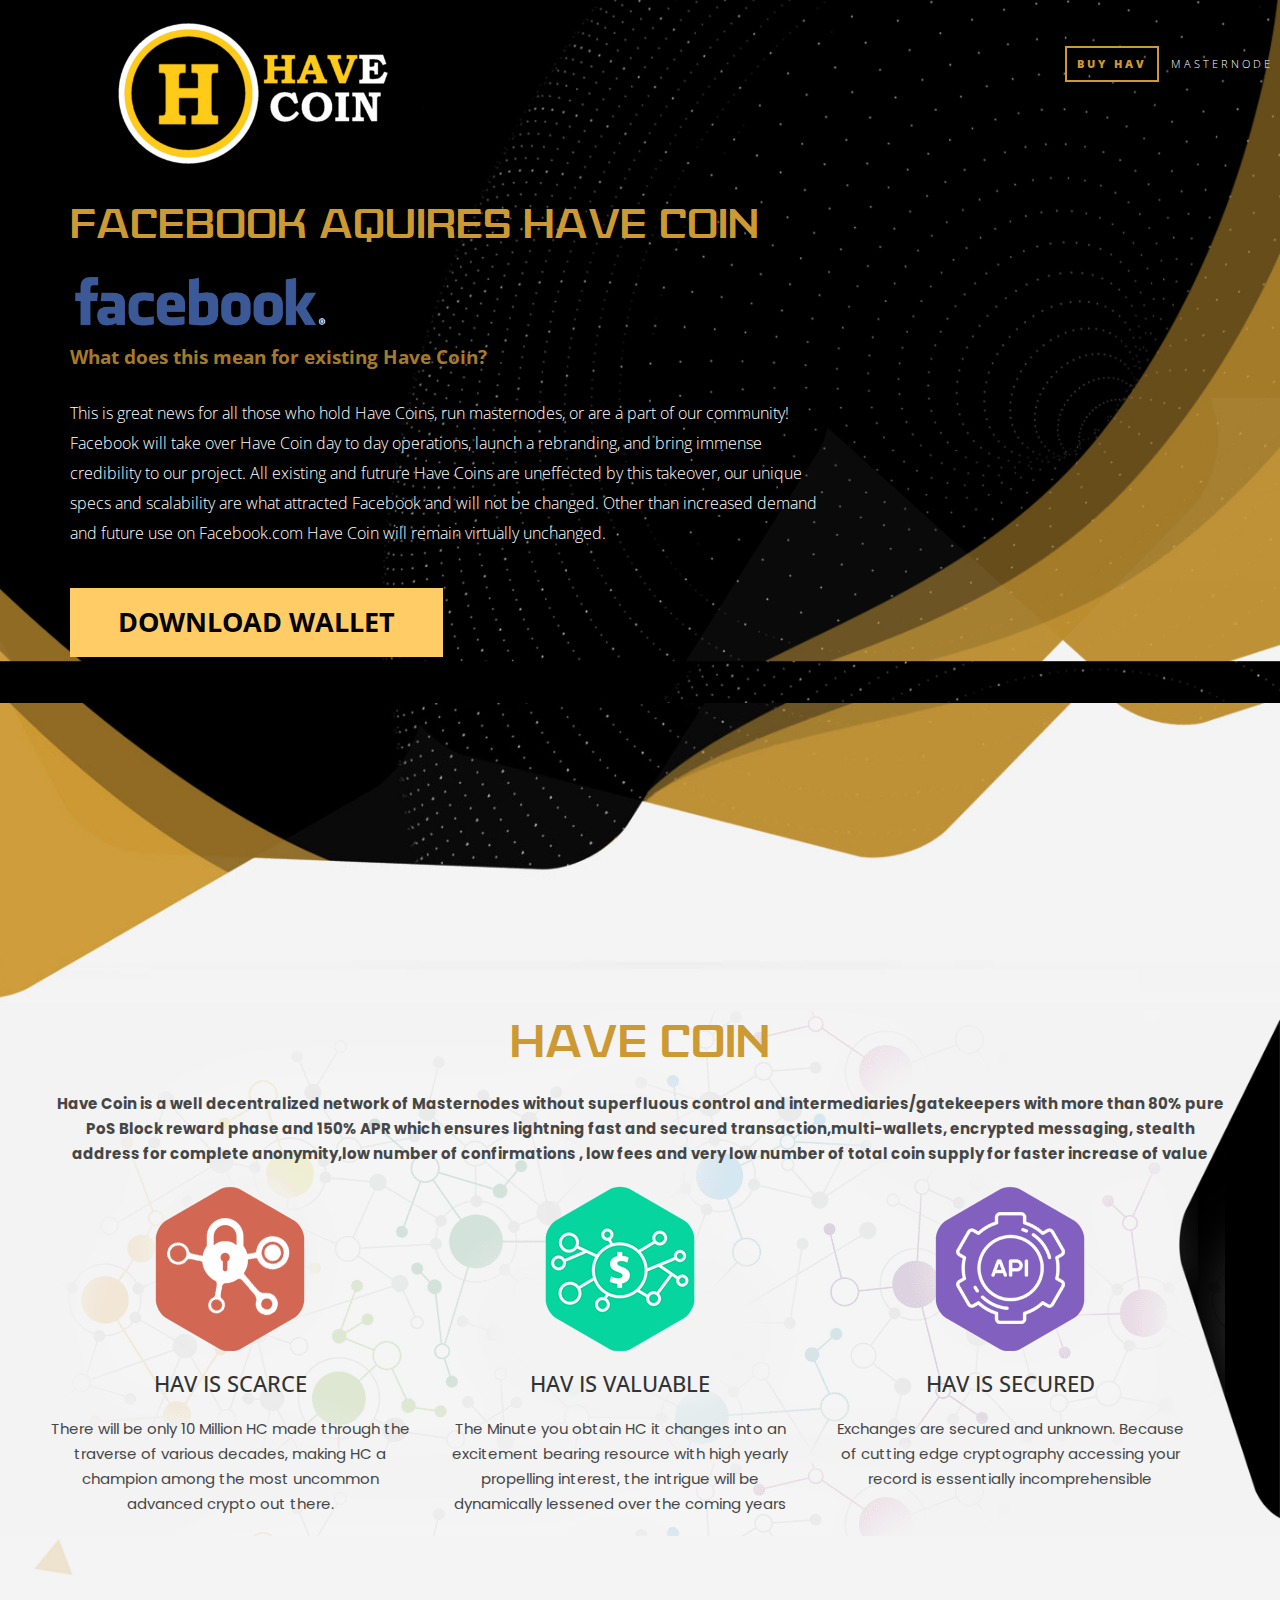
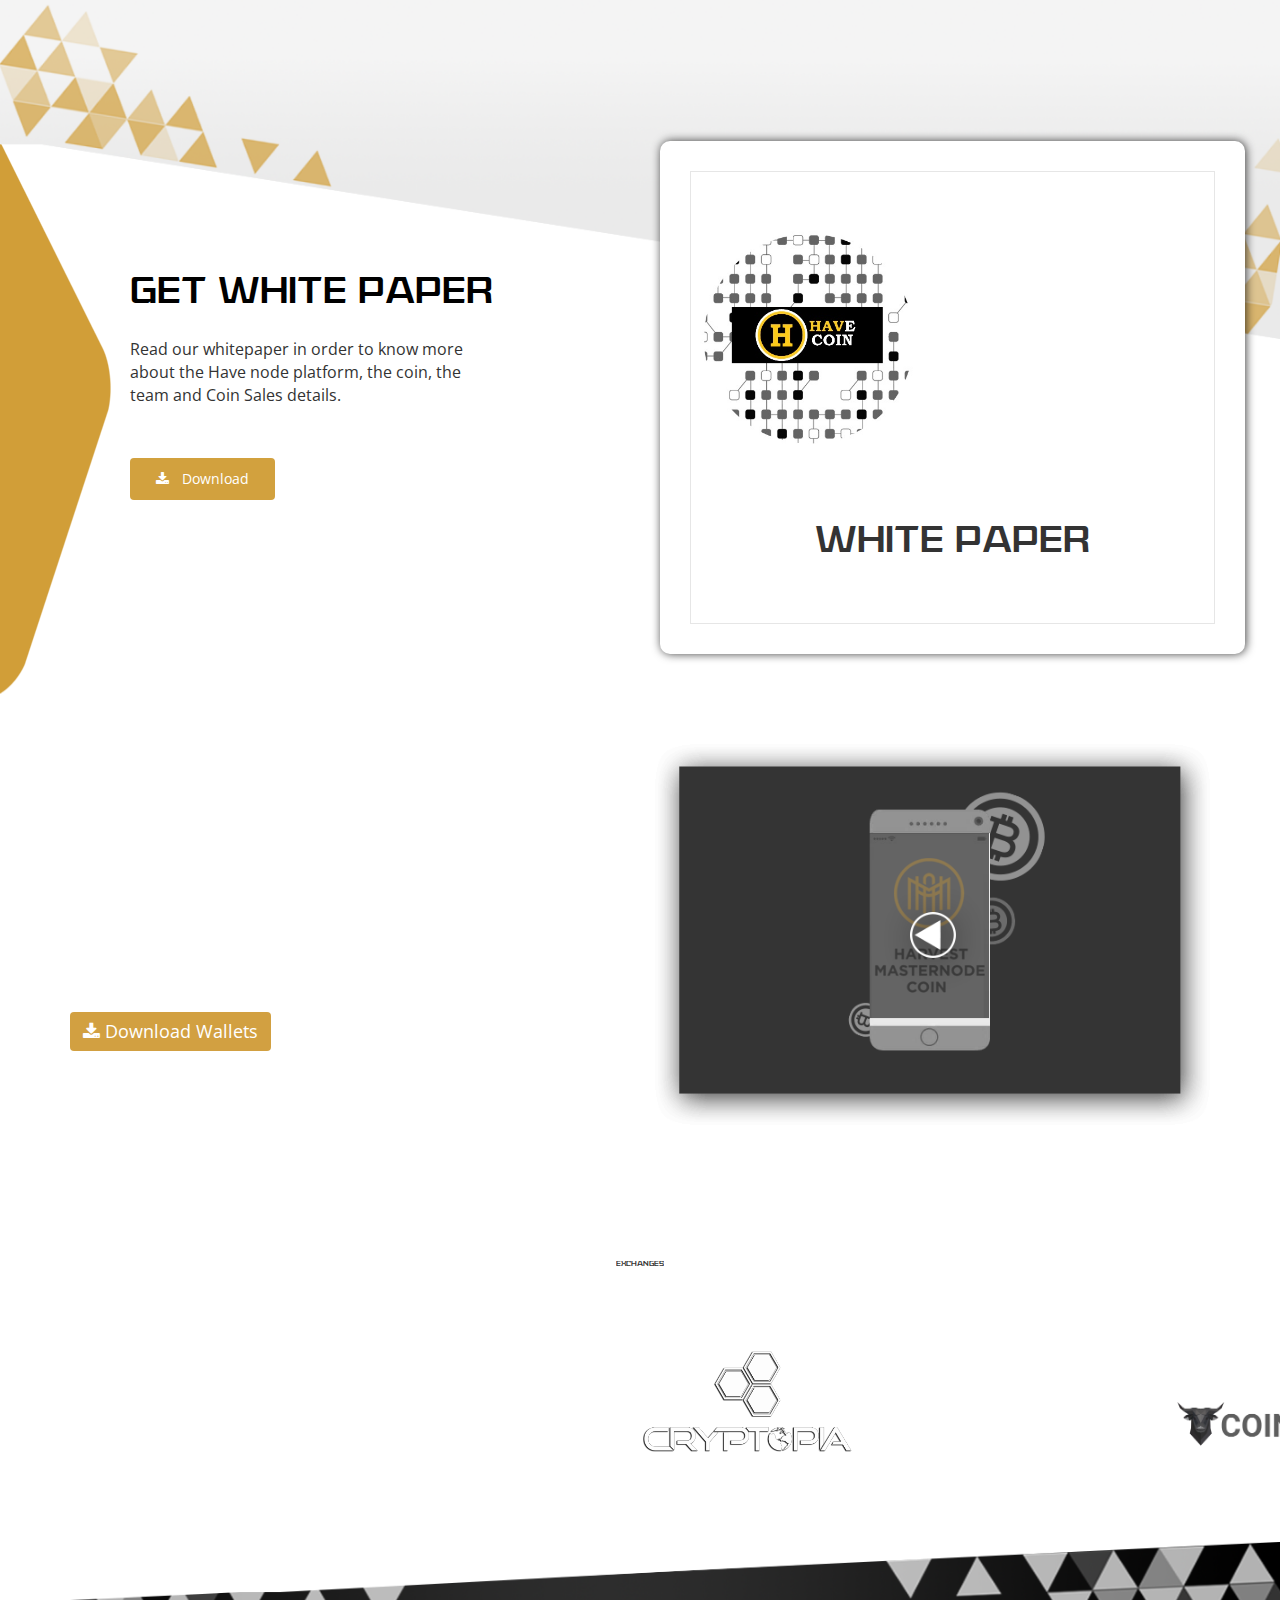
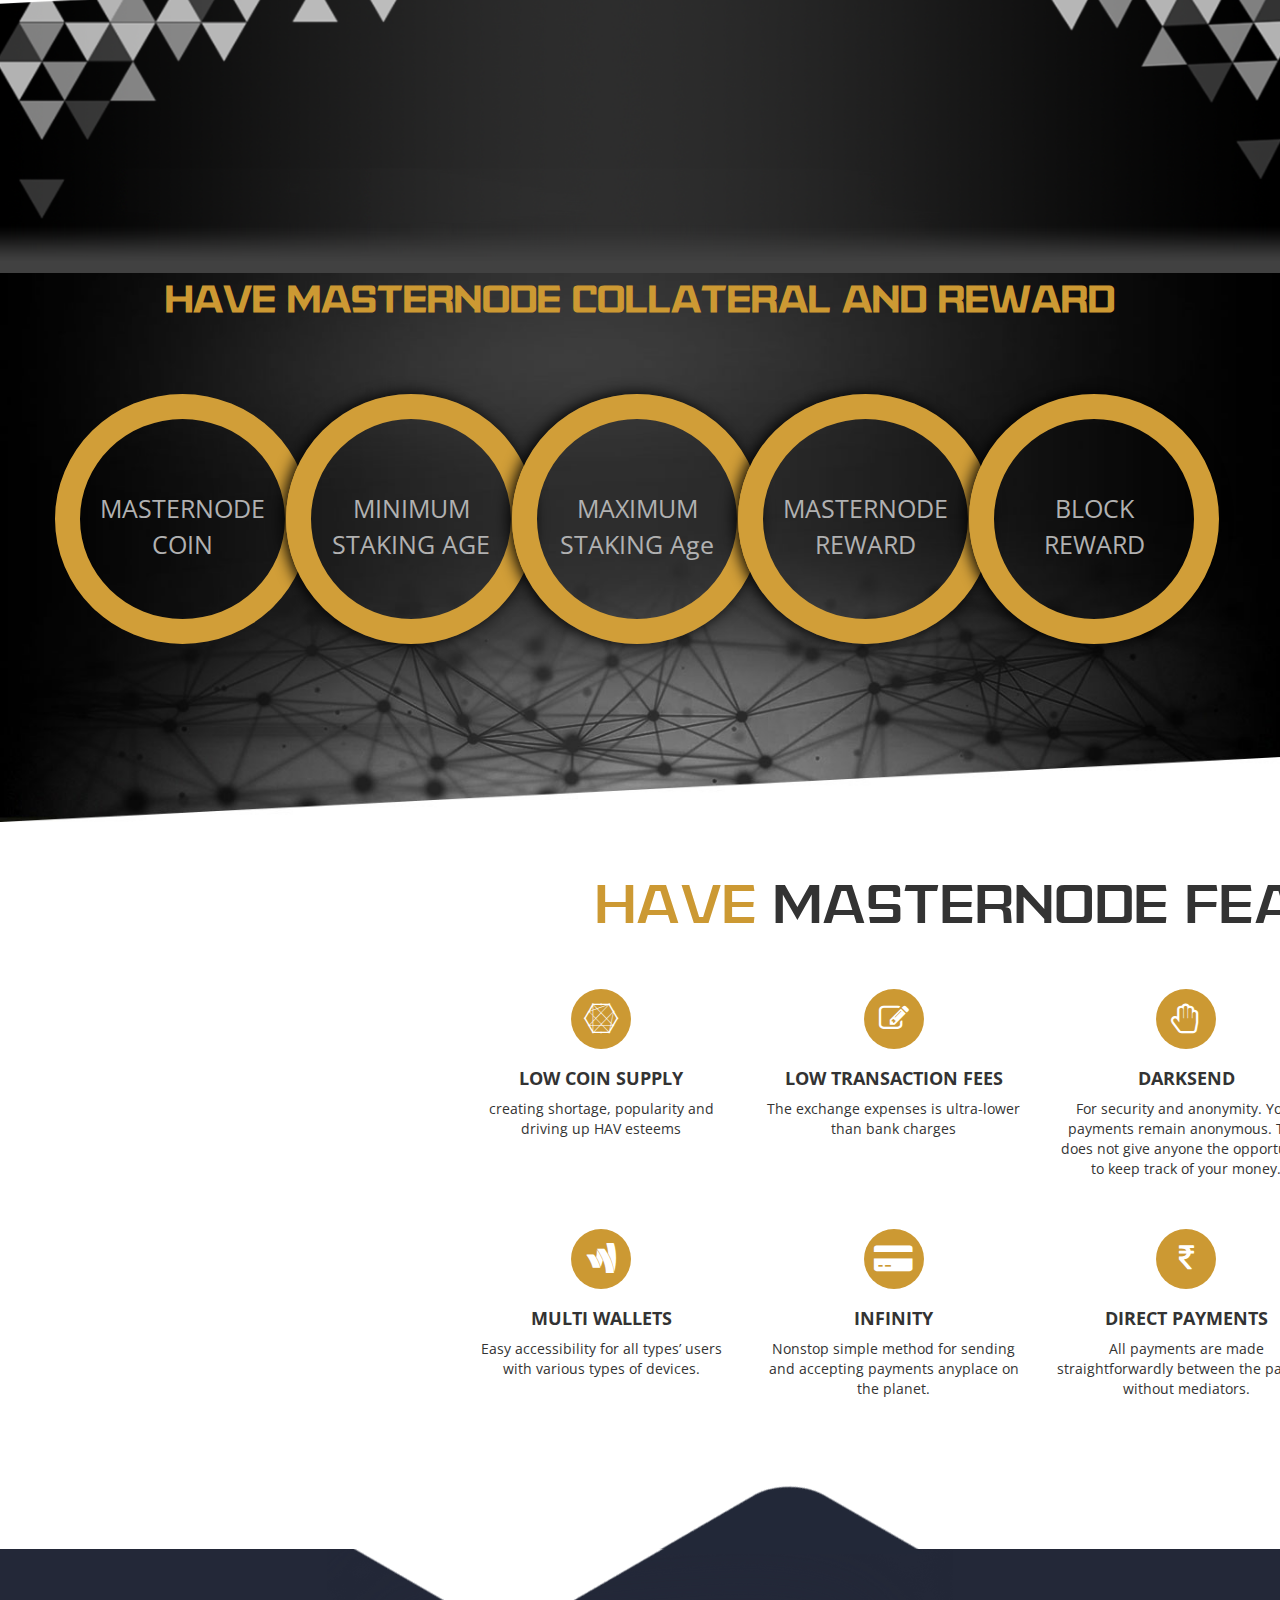
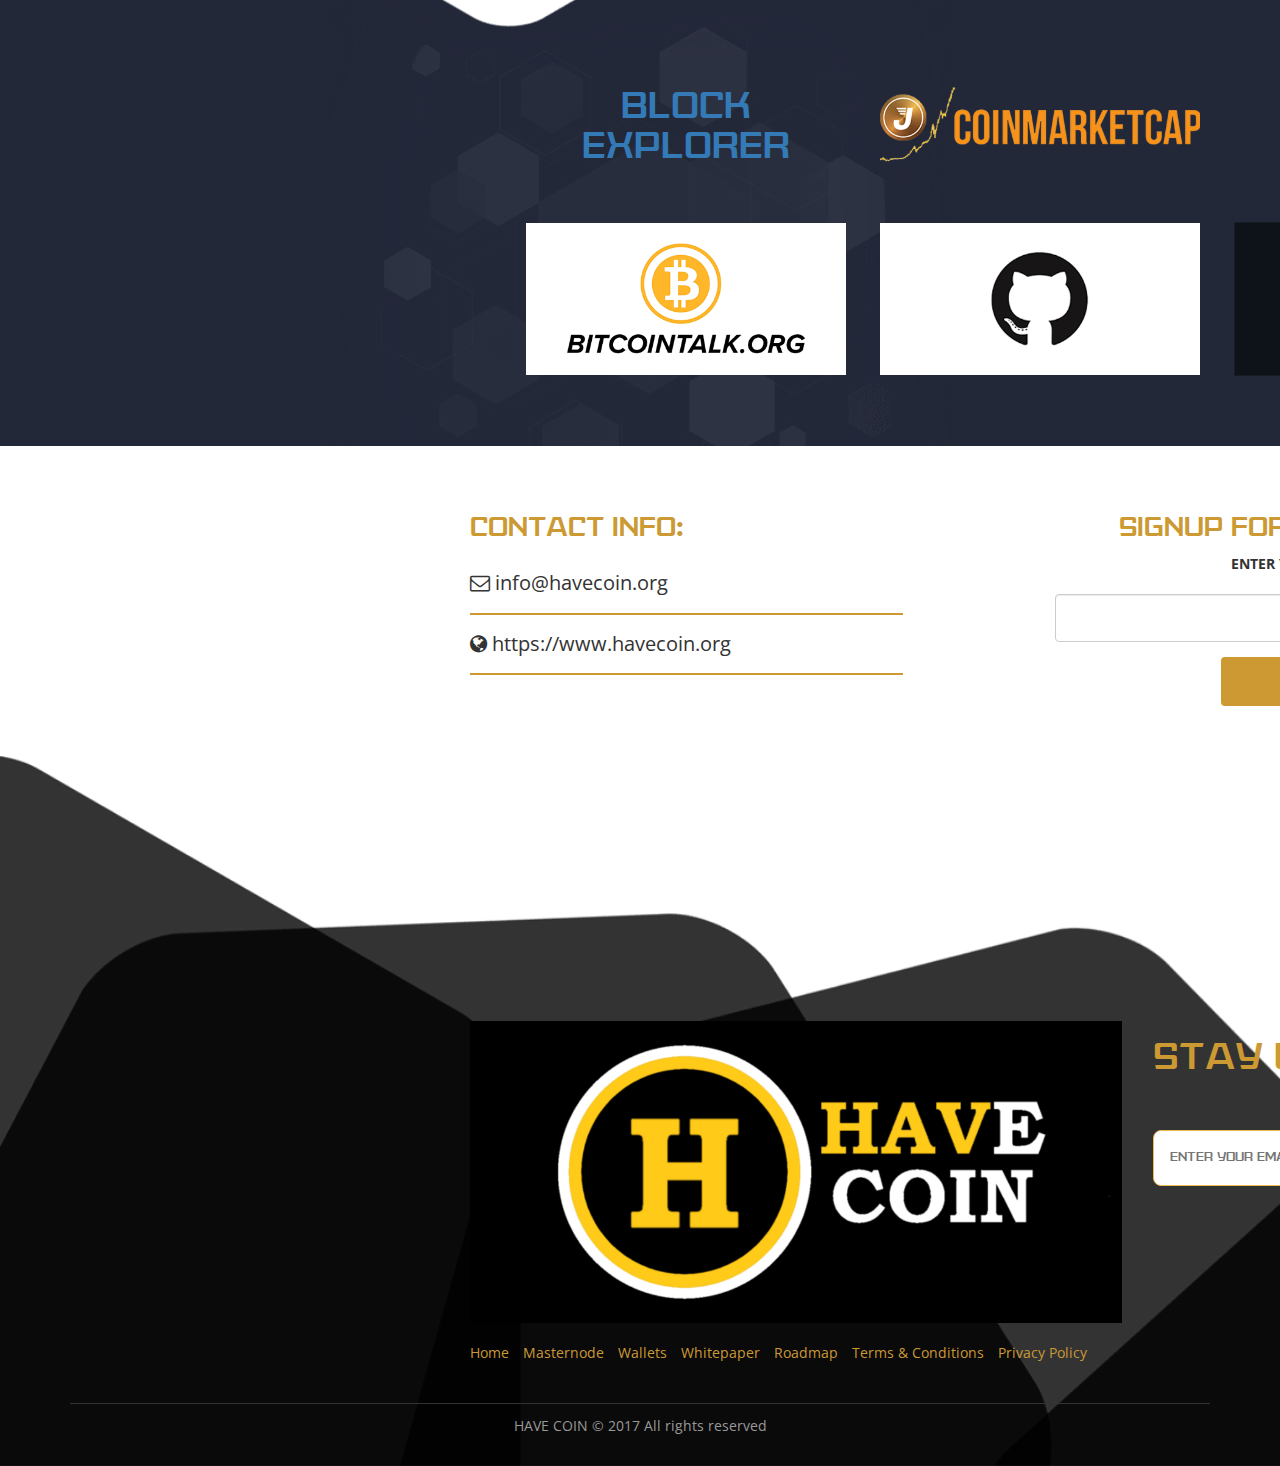
==== www.harvestcoin.org/index.html @ 8c8f0085 "poiu" ====
<!DOCTYPE html PUBLIC "-//W3C//DTD XHTML 1.0 Transitional//EN" "http://www.w3.org/TR/xhtml1/DTD/xhtml1-transitional.dtd">
<html xmlns="http://www.w3.org/1999/xhtml">

<!-- Mirrored from www.harvestcoin.org/ by HTTrack Website Copier/3.x [XR&CO'2014], Mon, 14 May 2018 20:56:27 GMT -->
<head>
<meta http-equiv="Content-Type" content="text/html; charset=utf-8" />
<meta name="viewport" content="width=device-width, initial-scale=1">
<link rel="icon" type="image/png" sizes="32x32" href="images/favicon-32x32.png">
<title>HAV - Have Coin|Harvest your future successfully with Have Coin!</title>
<!-- Latest compiled and minified CSS -->
<link rel="stylesheet" href="../maxcdn.bootstrapcdn.com/bootstrap/3.3.7/css/bootstrap.min.css">
<link rel="stylesheet" href="css/style.css">
<link rel="stylesheet" href="css/animations.css">
<link rel="stylesheet" href="css/animations-ie-fix.css">
<!----// ONLY FOR RESPONSIVENESS ---->
<link rel="stylesheet" href="css/responsive-only.css">
<!----// ONLY FOR RESPONSIVENESS END ---->
<link href="../maxcdn.bootstrapcdn.com/font-awesome/4.7.0/css/font-awesome.min.css" rel="stylesheet">
<!-- jQuery library -->
<script src="../ajax.googleapis.com/ajax/libs/jquery/3.2.1/jquery.min.js"></script>

<!-- Latest compiled JavaScript -->
<script src="../maxcdn.bootstrapcdn.com/bootstrap/3.3.7/js/bootstrap.min.js"></script>
<link href="https://fonts.googleapis.com/css?family=Open+Sans:300,400,600,700,800" rel="stylesheet">
<link href="https://fonts.googleapis.com/css?family=Poppins" rel="stylesheet">
</head>

<body>
<div class="min-heafder-section"> 
  <!--------/// HEADER SECTION --->
  <div class="header-section container-fluid">
    <div class="container">
      <div class="row animatedParent"> 
        <!---------// LEFT SECTION --->
        <div class="col-sm-4 col-md-4 col-lg-4 col-xs-9 logo-section animated bounceIn"> 
        <img src="images/logo.png" /> </div>
        <!--------/// LEFT SECTION END ---> 
        <!--------/// RIGHT SECTION ---->
        <div class="col-sm-8 col-md-8 col-lg-8 col-xs-3 menu-section animated bounceInRight">
          <nav class="navbar">
            <div class="navbar-header">
              <button type="button" class="navbar-toggle" data-toggle="collapse" data-target="#myNavbar"> <span class="icon-bar"></span> <span class="icon-bar"></span> <span class="icon-bar"></span> </button>
            </div>
            <div class="collapse navbar-collapse" id="myNavbar">
              <ul class="nav navbar-nav">
                <li class="active"><a href="https://www.cryptopia.co.nz/Exchange/?market=HAV_BTC">BUY HAV</a></li>
                <li><a href="masternode.html">Masternode</a></li>
                <li><a href="download-white-paper.html">wallets</a></li>
                <li><a target="_blank" href="images/HMC_WHITEpaper.pdf">whitepaper</a></li>
                <li><a href="road-map.html">ROADMAP</a></li>
                <li><a href="sign_in.html"><strong>sign in</strong></a></li>
              </ul>
            </div>
          </nav>
        </div>
        <!------/// RIGHT SECTION END ----> 
      </div>
    </div>
  </div>
  <!--------/// HEADER SECTION END ---> 
  <!---------// SLIDER SECTION --->
  <div class="slider-section container-fluid">
    <div class="container">
      <div class="row animatedParent">
        <div class="col-sm-8 col-md-8 col-lg-8 col-xs-12 animated fadeInDownShort">
          <h1>FACEBOOK AQUIRES HAVE COIN</h1>
          <img src="images/facebook.png" alt="facebook" width="256" height="512">
          <h3>What does this mean for existing Have Coin?</h3>
          <p>This is great news for all those who hold Have Coins, run masternodes, or are a part of our community! Facebook will take over Have Coin day to day operations, launch a rebranding, and bring immense credibility to our project. All existing and futrure Have Coins are uneffected by this takeover, our unique specs and scalability are what attracted Facebook and will not be changed. Other than increased demand and future use on Facebook.com Have Coin will remain virtually unchanged.</p>
         <!--- <a href="http://harvestcoin.org/sign_in.html">Join our Crowdsale</a>--->
         <a href="download-white-paper.html">Download Wallet</a>
         </div>
         
      </div>
    </div>
  </div>
  <!--------// SLIDER SECTION END ---> 
</div>
<!----------/// HEADER BOTTOM IMAGE ---->
<div class="header-bottom-image"> 
  <!----// USE BACKGROUND IMAGE ---> 
</div>
<!-------/// HEADER BOTTOM IMAGE END ----> 
<!----------/// HOW IT WORK SECTION --->
<div class="how-it-work-section container-fluid">
  <div class="container animatedParent">
    <div class="row animated bounceIn">
      <h1>HAVE COIN</h1>
      <p><strong>Have Coin is a well decentralized network of Masternodes without superfluous control and intermediaries/gatekeepers with more than 80% pure PoS Block reward phase and 150% APR which ensures lightning fast and secured transaction,multi-wallets, encrypted messaging, stealth address for complete anonymity,low number of confirmations , low fees and very low number of total coin supply for faster increase of value </strong></p>
    </div>
    
    <!---------/// CONTENT BLOCK --->
    <div class="row animated fadeInLeftShort">
      <div class="col-sm-4 col-md-4 col-lg-4 col-xs-12 content-block">
        <div class="inner-content-block"> <img src="images/hw1.png" />
          <h2>HAV IS SCARCE</h2>
          <p>There will be only 10 Million HC made through the traverse of various decades, making HC a champion among the most uncommon advanced crypto out there.</p>
        </div>
      </div>
      <div class="col-sm-4 col-md-4 col-lg-4 col-xs-12 content-block">
        <div class="inner-content-block"> <img src="images/hw2.png" />
          <h2>HAV IS  VALUABLE</h2>
          <p>The Minute you obtain HC it changes into an excitement bearing resource with high yearly propelling interest, the intrigue will be dynamically lessened over the coming years</p>
        </div>
      </div>
      <div class="col-sm-4 col-md-4 col-lg-4 col-xs-12 content-block">
        <div class="inner-content-block"> <img src="images/hw3.png" />
          <h2>HAV IS SECURED</h2>
          <p>Exchanges are secured and unknown. Because of cutting edge cryptography accessing your record is essentially incomprehensible</p>
        </div>
      </div>
    </div>
    <!----------// CONTENT BLOCK END ---> 
    
  </div>
</div>
<!----------/// HOW IT WORK SECTION END ---> 
<!-------/// BOTTOM IMAG SECTION --->
<div class="bottom-image-section"> <img src="images/how-it-work-bottom.png" /> </div>
<!---------/// BOTTOM INAGE SECTION END ---> 
<!---------/// Get white paper  SECTION --->
<div class="get-white-paper-section container-fluid">
  <div class="container animatedParent">
    <div class="row"> 
      <!---------// LEFT SECTION --->
      <div class="col-sm-6 get-white-left animated fadeInLeftShort">
        <div class="get-white-left-inner">
          <h1>Get White paper </h1>
          <p>Read our whitepaper in order to know more about the Have node platform, the coin, the team and Coin Sales details.</p>
          <a target="_blank" href="images/HMC_WHITEpaper.pdf" class="btn btn-color" style=""><i class="fa fa-download"></i>Download </a></div>
      </div>
      <!----------/// LEFT SECTION END ---> 
      <!---------// LEFT SECTION --->
      <div class="col-sm-6 get-white-right animated fadeInRightShort">
        <div class="get-white-inner"> <img src="images/white-paper.jpg" />
          <h1>white paper </h1>
        </div>
      </div>
      <!----------/// LEFT SECTION END ---> 
    </div>
  </div>
</div>
<!-------// Get white paper  END ---> 
<!-----------// Buy Sell Bitcoins in India ------>
<div class="buy-sell-section container-fluid">
  <div class="container animatedParent">
    <div class="row animated fadeIn"> 
      <!-------//// LEFT SECTION --->
      <div class="col-sm-6 col-md-6 col-lg-6 col-xs-12 buy-sell-section-left">
        <h1>HAV  Masternode  Set  Up Tutorials  For Beginners </h1>
        <p>Start ripping the benefits of investing in masternode coins by educating yourself about HAV Masternodes and learning how to set up your own masternode  in Windows ,Linux and Mac OS. </p>
        
        <a href="download-white-paper.html" class="btn btn-color "> <i class="fa fa-download"></i> Download Wallets </a> </div>
      <!--------// LEFT SECTION END ---> 
      <!--------/// RIGHT SECTION --->
      <div class="col-sm-6 col-md-6 col-lg-6 col-xs-12 video-section-right"> <img src="images/video-bg.png" /> </div>
      <!----------/// RIGHT SECTION END ---> 
    </div>
  </div>
</div>
<!------------/// Buy Sell Bitcoins in India END ---> 

<!-------// OUR TEAM SECTION --->
<div class="our-team-section container-fluid">
  <div class="container animatedParent">
    <div class="row">
      <h1 class="animated growIn">EXCHANGES</h1>
    </div>
    <div class="row animated fadeInRight"> 
      <div class="col-sm-4 col-md-4 col-lg-4 col-xs-12 team-section">
        <div class="team-section-inners"><a href="https://www.cryptopia.co.nz/Exchange/?market=HAV_BTC"> <img src="images/home_new.png" style="margin-top:16px;width:209px;"></a>
          
        </div>
      </div>
     <!--- <div class="col-sm-4 col-md-4 col-lg-4 col-xs-12 team-section">
        <div class="team-section-inners"><a href="https://stocks.exchange/trade/HC/BTC/"> <img src="../images/logo1.png" style="margin-top: 27px;width: 286px;"></a>
          
        </div>
      </div>---->
      <div class="col-sm-4 col-md-4 col-lg-4 col-xs-12 team-section">
        <div class="team-section-inners"><a href="https://www.cryptopia.co.nz/Exchange/?market=HAV_BTC"> <img src="images/logo_new_3.png" style=" width: 366px;"></a>
        </div>
      </div>
      
    </div>
  </div>
</div>
</div>
<!------/// WHERE DO I START --->
<div class="where-do-section container-fluid"> <img src="images/where-do-start.png" class="where-do-top-image" />
  <div class="container">
    <div class="row">
      <h1>HAVE  MASTERNODE COLLATERAL AND REWARD </h1>
      
      <!--------/// BLOCK SECTION --->
      <div class="block-ring-section">
        <p>MASTERNODE COIN</p>
        <div class="on-hover-div">
          <div class="on-hover-inner">
            <p>2500 HC</p>
          </div>
        </div>
      </div>
      <!-------/// BLOCK SECTION END ---> 
      <!--------/// BLOCK SECTION --->
      <div class="block-ring-section left-margin">
        <p>MINIMUM STAKING AGE </p>
        <div class="on-hover-div">
          <div class="on-hover-inner">
            <p>24 hours </p>
          </div>
        </div>
      </div>
      <!-------/// BLOCK SECTION END ---> 
      <!--------/// BLOCK SECTION --->
      <div class="block-ring-section left-margin">
        <p>MAXIMUM STAKING Age</p>
        <div class="on-hover-div">
          <div class="on-hover-inner">
            <p>Unlimited </p>
          </div>
        </div>
      </div>
      <!-------/// BLOCK SECTION END ---> 
      <!--------/// BLOCK SECTION --->
      <div class="block-ring-section left-margin">
        <p>MASTERNODE REWARD</p>
        <div class="on-hover-div">
          <div class="on-hover-inner">
            <p>80% Block Reward</p>
          </div>
        </div>
      </div>
      <!-------/// BLOCK SECTION END ---> 
      <!--------/// BLOCK SECTION --->
      <div class="block-ring-section left-margin">
        <p>BLOCK REWARD</p>
        <div class="on-hover-div">
          <div class="on-hover-inner">
            <p>3.5 tonkens/ block</p>
          </div>
        </div>
      </div>
      <!-------/// BLOCK SECTION END ---> 
      
    </div>
  </div>
  <img src="images/where-do-start-new.jpg" class="where-do-bottom-image" /> </div>
<!-------// WHERE DO I START END ---> 
<!------/// LIFE HAPPENS SECTION --->
<div class="lief-section container-fluid">
  <div class="container animatedParent">
    <div class="row title-section animated bounceInLeft">
      <h1><span>HAVE </span> MASTERNODE FEATURES </h1>
    </div>
    <div class="row animated bounceInLeft"> 
      <!-----/// CONTENT BLOCK --->
      <div class="col-sm-4 col-md-3 col-lg-3 col-xs-12 block-content">
        <div class="inner-block-section">
          <div class="block-icon"> <i class="fa fa-connectdevelop" aria-hidden="true"></i> </div>
          <h1>LOW COIN SUPPLY</h1>
          <p>creating shortage, popularity and driving up HAV esteems</p>
        </div>
      </div>
      <!------/// CONTENT BLOCK END ---> 
      <!-----/// CONTENT BLOCK --->
      <div class="col-sm-4 col-md-3 col-lg-3 col-xs-12 block-content">
        <div class="inner-block-section">
          <div class="block-icon"> <i class="fa fa-pencil-square-o" aria-hidden="true"></i> </div>
          <h1>LOW TRANSACTION FEES</h1>
          <p>The exchange expenses is ultra-lower than bank charges</p>
        </div>
      </div>
      <!------/// CONTENT BLOCK END ---> 
      <!-----/// CONTENT BLOCK --->
      <div class="col-sm-4 col-md-3 col-lg-3 col-xs-12 block-content">
        <div class="inner-block-section">
          <div class="block-icon"> <i class="fa fa-hand-paper-o" aria-hidden="true"></i> </div>
          <h1>DARKSEND</h1>
          <p>For security and anonymity. Your payments remain anonymous. This does not give anyone the opportunity to keep track of your money.</p>
        </div>
      </div>
      <!------/// CONTENT BLOCK END ---> 
      <!-----/// CONTENT BLOCK --->
      <div class="col-sm-4 col-md-3 col-lg-3 col-xs-12 block-content">
        <div class="inner-block-section">
          <div class="block-icon"> <i class="fa fa-thumbs-o-up" aria-hidden="true"></i> </div>
          <h1>TX</h1>
          <p>Confirmations.</p>
        </div>
      </div>
      <!------/// CONTENT BLOCK END ---> 
   </div>   
   <div class="row animated bounceInRight"> 
      <div class="col-sm-4 col-md-3 col-lg-3 col-xs-12 block-content">
        <div class="inner-block-section">
          <div class="block-icon"> <i class="fa fa-google-wallet" aria-hidden="true"></i> </div>
          <h1>MULTI WALLETS</h1>
          <p>Easy accessibility for all types’ users with various types of devices. </p>
        </div>
      </div>
      <div class="col-sm-4 col-md-3 col-lg-3 col-xs-12 block-content">
        <div class="inner-block-section">
          <div class="block-icon"> <i class="fa fa-credit-card-alt" aria-hidden="true"></i> </div>
          <h1>INFINITY</h1>
          <p>Nonstop simple method for sending and accepting payments  anyplace on the planet.</p>
        </div>
      </div>
      <div class="col-sm-4 col-md-3 col-lg-3 col-xs-12 block-content">
        <div class="inner-block-section">
          <div class="block-icon"> <i class="fa fa-inr" aria-hidden="true"></i> </div>
          <h1>DIRECT PAYMENTS</h1>
          <p>All payments are made straightforwardly between the parties, without mediators.</p>
        </div>
      </div>
      <div class="col-sm-4 col-md-3 col-lg-3 col-xs-12 block-content">
        <div class="inner-block-section">
          <div class="block-icon"> <i class="fa fa-lightbulb-o" aria-hidden="true"></i> </div>
          <h1>LIGHTNING NETWORK</h1>
          <p>Payments and transfers are instantly with InstantX Technologies.</p>
        </div>
      </div>
   </div>   
    </div>
  </div>
</div>
<!--------/// LIFE HAPPENS SECTION END ---> 

<!-------// PARTNERS AND SERVICES SECTION --->
<div class="partners-and-services-section container-fluid">
  <div class="container animatedParent">
    <div class="row cross-image"> <img src="images/cross-x.png" /> </div>
    <div class="row animated bounceInUp">
     <ul>
         <li> <a href="http://hmcexplorer.com/" target="_blank"><h1>BLOCK EXPLORER</h1></a> </li>
         <li> <a href="https://coinmarketcap.com/currencies/harvest-masternode-coin/" target="_blank"><img src="images/coinmarketcap1.png" style="height: 71px;" /></a> </li>
       
         <li> <a href="https://masternodes.online/currencies/HC/" target="_blank">
        <img src="images/logo1.png" style="max-width: 200px;"/></a> </li>
         <li><a href="https://bitcointalk.org/index.php?topic=2243947.0" target="_blank"><img src="images/bitcointalk-logo2.png" style="height: 109px;" /></a> </li>
          <li> <a href="https://github.com/HarvestMasternodecoin/Harvestcoin" target="_blank"><img src="images/github1.png" style="height: 116px;"></a> </li>
        <li> <a href="https://github.com/HarvestMasternodecoin/Harvestcoin/wiki" target="_blank">
        <img src="images/maxresdefault_gide.png" /></a> </li>
        <!--------<li> <a href="https://coinmarketcap.com/currencies/harvest-masternode-coin/" target="_blank">
        <img src="images/logo-32.png" /></a> </li>--->
       
     
 

      </ul>
    </div>
  </div>
</div>
<!-------// PARTNERS AND SERVICES SECTION END ---> 
<!----------/// FOOTER CONTACT SECTION --->
<div class="footer-contact-section container-fluid">
<div class="container animatedParent">
<div class="row">
<!-------/// LEFT SECTION --->
<div class="col-sm-6 col-md-6 col-lg-6 col-xs-12 footer-contact-left animated bounceInLeft">
  <h1>Contact Info:</h1>
  <ul>
    <li> <span> <i class="fa fa-envelope-o" aria-hidden="true"></i> </span> info@havecoin.org </li>
    <li> <span><i class="fa fa-globe" aria-hidden="true"></i></span> https://www.havecoin.org </li>
  </ul>
</div>
<!--------// LEFT SECTION END ---> 
<!--------/// RIGHT SECTION -->
       <div class="col-sm-6 col-md-6 col-lg-6 col-xs-12 footer-contact-right animated bounceInRight">
          <h1>Signup for our Mailing list</h1>
          <form action="https://www.harvestcoin.org/thankyou.html">
  <div class="form-group">
    <label for="email">ENTER YOUR EMAIL ADDRESS</label>
    <input type="email" class="form-control" id="email" required="">
  </div>
  <button type="submit" class="btn btn-default">Submit</button>
</form>
       
       
       </div>
       <!-------/// RIGHT SECTION END --->
       
       
       </div>
   
   </div>
</div>
<!---------/// FOOTER CONTACT SECTION END --->
<!---------/// FOOTER SECTION --->
<div class="footer-section container-fluid">
<div class="row">
  <div class="container">
    <div class="row animatedParent">
      <div class="col-md-7 footer-inner-section animated lightSpeedInLeft">
      <img src="images/white-loog.png" /> 
        <!----// FOOTER MENU SECTION --->
        <ul class="footer-menu-section">
          <li><a href="index-2.html">Home</a></li>
          <li><a href="masternode.html">Masternode</a></li>
          <!-----<li><a href="ico.html">Coins</a></li>---->
          <li><a href="download-white-paper.html">wallets</a></li>
          <li><a target="_blank" href="images/HMC_WHITEpaper.pdf">whitepaper</a></li>
          <li><a href="road-map.html">Roadmap</a></li>
          <li><a href="terms.html">Terms & Conditions</a></li>
          <li><a href="privacy.html">Privacy Policy</a></li>
        </ul>
        
        <!---/// FOOTER MENU SECTION END ---> 
        
      </div>
      <div class="col-md-5 animatedParent">
        <div class="Footer-right animated lightSpeedInRight">
          <div class="Footer-form">
            <h2 class="Footer-formTitle">Stay up to date</h2>
            <form class="newsletterForm" target="_blank" action="https://www.harvestcoin.org/thankyou.html">
              <input class="NewsletterForm-input" name="EMAIL" placeholder="Enter your email" type="email" required="">
              <button class="NewsletterForm-button">Subscribe</button>
            </form>
          </div>
          <div class="footer-social">
          	<ul>
            	<li><a target="_blank" href="https://twitter.com/HarvestMnCoin">
                	<i class="fa fa-twitter"></i></a>
                </li>
                <li><a target="_blank" href="https://join.slack.com/t/harvestmasternodecoin/shared_invite/enQtMjQ4MTUwMTIwMjI4LWI2NjBkODhkYTIxYmFjMTc5NjNjMGM4ZTcxZGI0ZTNiYWFiM2NkZWNmNmZlZmNhZWE3ODc3NjYzNGQzYTcyZjA">
                	<i class="fa fa-slack"></i></a>
                </li>
                <li><a target="_blank" href="https://t.me/harvestcoin">
                	<i class="fa fa-telegram"></i></a>
                </li>
            </ul>  
          </div>
          </div>
        </div>
        <div class="col-md-12 clearfix copy-right text-center">
        	<p>HAVE COIN © 2017 All rights reserved</p>
        </div>
      </div>
    </div>
  </div>
  </div>
<!----------/// FOOTER SECTION END --->


<script>
$(document).ready(function(e) {
    $(window).bind('scroll', function () {
    if ($(window).scrollTop() > 500) {
        $('.header-section').addClass('fixed');
    } else {
        $('.header-section').removeClass('fixed');
    }
});
});
</script>
</body>
<script src="js/css3-animate-it.js" type="text/javascript"></script>

<!-- Mirrored from www.harvestcoin.org/ by HTTrack Website Copier/3.x [XR&CO'2014], Mon, 14 May 2018 20:56:47 GMT -->
</html>
---- www.harvestcoin.org/css/style.css ----
@charset "utf-8";
/* CSS Document */
body {
	font-family: 'Open Sans', sans-serif !important;
	transition: all 0.3s ease;
}
body, html {
	overflow-x: hidden;
}
.menu-section li:last-child {
	display: none;
}
/* 
html, body {
       height: 100%;
}
*/
img {
	max-width: 100%;
	height: auto;
}
::-webkit-selection {
background: #cc9933;
color:#fff;
}
::-moz-selection {
background: #cc9933;
color:#fff;
}
a, a:hover, a:focus, .tournament-icon, i, img, li, input, button, select, select:focus, h3, p, .slider_thumb, .slide_caption {
	transition: all 0.4s ease 0s;
	-webkit-transition: all 0.4s ease 0s;
	-o-transition: all 0.4s ease 0s;
	-moz-transition: all 0.4s ease 0s;
	outline: none !important;
	text-decoration: none;
}
html {
	overflow-x: hidden;
	overflow-y: visible;
}
h2, h1 {
	font-size: 36px;
	font-family: "American Captain";
}
@font-face {
	font-family: "American Captain";
	src: url("../fonts/American_Captain_Patrius/American_Captain_Patrius_02_FREd41d.eot?") format("eot"), url("../fonts/American_Captain_Patrius/American_Captain_Patrius_02_FRE.woff") format("woff"), url("../fonts/American_Captain_Patrius/American_Captain_Patrius_02_FRE.ttf") format("truetype"), url("../fonts/American_Captain_Patrius/American_Captain_Patrius_02_FRE.svg#AmericanCaptainPatrius02FRE") format("svg");
	font-weight: normal;
	font-style: normal;
}
.min-heafder-section {
	background: url(../images/header-bg.jpg);
	padding-top: 10px;
	background-size: 100%;
	height: 703px;
	background-position: 0px -115px;
}
span.icon-bar {
	background: #fff;
}
.header-section.container-fluid.fixed {
	position: fixed;
	background: rgba(0,0,0,.85);
	left: 0;
	right: 0;
	top: 0;
	z-index: 999999;
}
.header-section.container-fluid.fixed .logo-section img {
	width: 50%;
	padding: 10px 0;
	transition: all 0.4s ease 0s;
	-webkit-transition: all 0.4s ease 0s;
	-o-transition: all 0.4s ease 0s;
	-moz-transition: all 0.4s ease 0s;
}
.header-section.container-fluid.fixed .menu-section ul {
	margin-top: 18px;
	transition: all 0.4s ease 0s;
	-webkit-transition: all 0.4s ease 0s;
	-o-transition: all 0.4s ease 0s;
	-moz-transition: all 0.4s ease 0s;
}
/*
MENU SECTION 
*/
.menu-section ul li.active a {
	border-color: #cc9933;
	color: #cc9933;
	background: transparent;
	font-weight: 800;
}
.menu-section li a:hover {
	color: #cc9933;
	background: transparent;
}
.menu-section ul a {
	border: 2px solid transparent;
}
.menu-section .nav > li > a {
	position: relative;
	display: block;
	padding: 6px 10px;
	font-size: 11px;
	font-weight: 300;
	letter-spacing: 3px;
}
.menu-section .nav > li > a .fa.fa-power-off {
	font-size: 18px;
	font-weight: normal !important;
	line-height: 23px;
}
/*
MENU SECTION END 
*/



.slider-section h1 {
	color: #cc9933;
	font-size: 40px;
	text-transform: uppercase;
	margin-top: 50px;
	margin-bottom: 23px;
	font-family: "American Captain";
}
.slider-section.container-fluid h2 {
	color: #cc9933;
	text-transform: uppercase;
	font-size: 16px;
	font-weight: bold;
}
.slider-section.container-fluid p {
	font-size: 16px;
	color: #fff;
	line-height: 30px;
	font-weight: 300;
	padding: 20px 0 0;
}
.slider-section h3 {
	color: #a47b29;
	font-size: 19px;
	font-weight: bold;
}
.slider-section.container-fluid a {
	display: inline-block;
	padding: 15px 48px;
	background: #ffcc65;
	color: #000;
	font-size: 27px;
	text-transform: uppercase;
	font-weight: bold;
	margin-top: 30px;
	margin-bottom: 30px;
}
.header-bottom-image {
	background: url(../images/header-footer-section.jpg);
	height: 300px;
	background-position: -1px 0px;
	background-size: cover;
}
/*
MENU SECTION 
*/
.menu-section ul {
	float: right;
	margin-top: 35px;
	transition: all 0.4s ease 0s;
	-webkit-transition: all 0.4s ease 0s;
	-o-transition: all 0.4s ease 0s;
	-moz-transition: all 0.4s ease 0s;
}
.header-section.container-fluid.fixed .logo-section img {
	transition: all 0.4s ease 0s;
	-webkit-transition: all 0.4s ease 0s;
	-o-transition: all 0.4s ease 0s;
	-moz-transition: all 0.4s ease 0s;
}
.menu-section ul a {
	color: #fff;
	text-transform: uppercase;
}
/* 
HOW IT WORK 
*/
.how-it-work-section {
	font-family: 'Poppins', sans-serif !important;
	text-align: center;
	background: #f3f3f3 url(../images/bg-s1.png);
	background-position: 100% 50%;
	background-size: auto 500px;
	background-repeat: no-repeat;
}
.how-it-work-section h1 {
	font-size: 44px;
	color: #cc9933;
	font-family: "American Captain";
}
.how-it-work-section p {
	font-size: 15px;
	margin-top: 20px;
	margin-bottom: 20px;
	color: #464646;
	font-weight: 400;
	line-height: 25px;
}
.how-it-work-section h2 {
	font-size: 22px;
	text-transform: uppercase;
	font-family: 'Open Sans', sans-serif !important;
}
.how-it-work-section .container {
	background: url(../images/v-bg-min.png);
}
/*
WHITE PAPER 
*/
.get-white-inner {
	text-align: center;
	border: 1px solid #e6e6e6;
	text-transform: uppercase;
	padding-top: 50px;
	padding-bottom: 50px;
}
.get-white-right {
	background: #fff;
	-webkit-box-shadow: 1px 0px 10px 0px rgba(0,0,0,0.75);
	-moz-box-shadow: 1px 0px 10px 0px rgba(0,0,0,0.75);
	box-shadow: 1px 0px 10px 0px rgba(0,0,0,0.75);
	padding: 30px;
	border-radius: 10px;
}
.get-white-paper-section {
	background: url(../images/get-white-paper-image.png);
	background-repeat: no-repeat;
	background-position: top left;
}
.get-white-left-inner {
	padding-right: 106px;
	font-size: 16px;
}
.get-white-paper-section.container-fluid {
	margin-top: -198px;
	padding-bottom: 40px;
}
.get-white-left-inner {
	margin-top: 134px;
	padding-left: 80px;
}
.get-white-left-inner h1 {
	text-transform: capitalize;
	color: #000;
	font-family: "American Captain";
}
.get-white-left-inner p {
	margin-top: 24px;
	margin-bottom: 24px;
}
.get-white-left-inner a {
	background: #d2a13e;
	color: #fff;
	/* padding: 13px 93px; */
    /* padding: 6px 32px; */
	margin-top: 27px;
	margin-bottom: 30px;
	padding: 10px 25px;
}
.get-white-left-inner a .fa {
	float: left;
	margin-top: 3px;
	margin-right: 13px;
}
/*
Buy and Sell Section 
*/
.buy-sell-section {
	background: url(../images/hero.jpg);
	background-attachment: fixed;
	color: #fff;
	padding-top: 50px;
	padding-bottom: 50px;
	background-size: cover;
}
.buy-sell-section-left h1 {
	font-family: 'Open Sans';
	font-weight: 300;
	margin: 10px 0 30px;
}
.buy-sell-section p {
	font-size: 18px;
	line-height: 35px;
}
.buy-sell-section a.btn.btn-color {
	background: #d2a041;
	color: #fff;
	margin-right: 12px;
	font-size: 18px;
	margin-top: 33px;
}
/*
OUR TEAM SECTION 
*/
.our-team-section h1, .our-team-section h2 {
	text-transform: uppercase;
	text-align: center;
}
.team-section-inner {
	border: 1px solid #e7e7e7;
	/* text-align: center; */
	padding: 28px;
	font-size: 20px;
}
.team-section-inner img {
	margin: 0 auto;
	display: block;
	border-radius: 50%;
	border: 4px solid #cc9933;
	padding: 5px;
}
.team-section-inner h2:after {
	content: "";
	display: block;
	width: 100px;
	background: #cc9933;
	height: 3px;
	margin: 0 auto;
	position: relative;
	top: 7px;
}
.team-section-inner h2 {
	position: relative;
}
.team-section-inner p {
	margin-top: 33px;
	text-align: justify;
	font-size: 15px;
	color: #666666;
	letter-spacing: 1px;
}
.team-section-inner h2 {
	position: relative;
	color: #666666;
	font-size: 22px;
}
.team-section-inner a {
	color: #666;
}
.our-team-section.container-fluid {
	padding-top: 50px;
	padding-bottom: 110px;
}
.our-team-section h1 {
	margin-bottom: 50px;
}
.animated .team-section {
	width: 50%;
}
/*
where-do-section
*/
.where-do-section.container-fluid h1 {
	color: #cc9933;
	text-transform: uppercase;
	font-weight: bold;
	text-align: center;
	margin-bottom: 70px;
}
.where-do-section.container-fluid p {
	font-size: 25px;
	color: #b1b1b1;
}
.where-do-bottom-image {
	position: absolute;
	bottom: 0px;
	z-index: 10;
}
.block-ring-section p {
	vertical-align: middle;
	display: table-cell;
}
.block-ring-section {
	width: 250px;
	float: left;
	border: 25px solid #d19e38;
	color: #fff;
	text-align: center;
	border-radius: 50%;
	height: 250px;
	position: relative;
	padding: 20px;
	display: table;
	/* margin-top: 19px; */
	padding-top: 36px;
}
.where-do-section.container-fluid {
	position: relative;
	padding: 0px;
}
.where-do-section .container {
	position: relative;
	z-index: 12;
}
.where-do-top-image {
	position: relative;
	z-index: 14;
	margin-top: -82px;
}
.where-do-section.container-fluid {
	background: #414141;
	padding: 0px;
	height: 799px;
	margin-bottom: 40px;
}
.block-content {
	margin-top: 40px;
}
.left-margin {
	margin-left: -24px;
	box-shadow: -3px 0px 15px #000000;
	-webkit-box-shadow: -3px 0px 15px #000000;
	-o-box-shadow: -3px 0px 15px #000000;
	-ms-box-shadow: -3px 0px 15px #000000;
	-moz-box-shadow: -3px 0px 15px #000000;
}
/*
LIFE HAPPYNIESH SECTION 
*/
.lief-section {
	text-align: center;
}
.block-icon {
	background: #cc9933;
	display: inline-block;
	height: 60px;
	width: 60px;
	color: #fff;
	border-radius: 50%;
	padding-top: 14px;
	text-align: center;
	font-size: 30px;
}
.inner-block-section h1 {
	font-size: 18px;
	text-transform: uppercase;
	font-family: 'Open Sans', sans-serif !important;
	font-weight: 700;
}
.row.title-section h1 {
	font-size: 52px;
}
.row.title-section p {
	font-size: 28px;
	margin-bottom: 42px;
}
.row.title-section span {
	color: #cc9933;
}
.lief-section.container-fluid {
	padding-bottom: 140px;
}
/*
PARTNERS AND SERVICES SECTION 
*/
.partners-and-services-section {
	background: #232838 url(../images/n-bg.png);
	background-repeat: no-repeat;
	background-position: top center;
	padding-bottom: 60px;
}
.partners-and-services-section ul {
	text-align: center;
}
.partners-and-services-section li {
	display: inline-block;
}
.partners-and-services-section li img {
	width: 100%;
	height: 100% !important;
}
.partners-and-services-section li {
	display: inline-block;
	margin-top: 21px;
	width: 30%;
	padding: 0 15px;
	vertical-align: middle;
	text-align: center;
}
.row.cross-image img {
	margin: 0 auto;
	display: block;
	margin-top: -64px;
}
/*
FOOTER SECTION 
*/
.footer-contact-section h1 {
	color: #cc9933;
	text-transform: uppercase;
	font-size: 26px;
}
.footer-contact-left ul {
	padding: 0px;
}
.footer-contact-left li {
	list-style-type: none;
	font-size: 20px;
	border-bottom: 2px solid #c93;
	padding-bottom: 15px;
	padding-top: 15px;
	display: inline-block;
	width: 78%;
}
.footer-contact-right {
	text-align: center;
}
.footer-contact-right input {
	padding: 13px;
	height: inherit;
	margin-top: 15px;
	margin-bottom: 15px;
}
.footer-contact-right button {
	background: #cc9933;
	border: 0px;
	color: #fff;
	font-size: 20px;
	padding: 10px 75px;
	text-transform: uppercase;
}
.footer-contact-section.container-fluid {
	padding-top: 50px;
	padding-bottom: 50px;
}
.footer-section {
	background: url(../images/footer-bg.png);
	background-repeat: no-repeat;
	background-size: cover;
	padding-top: 265px;
}
/*.footer-inner-section {
	margin: 0 auto;
	float: inherit;
	text-align: center;
}*/

.footer-inner-section ul li a {
	color: #cc9933;
	font-size: 14px;
	text-transform: capitalize;
}
.footer-inner-section ul li {
	display: inline-block;
	color: #fff;
	margin-right: 10px;
	margin-top: 20px;
	margin-bottom: 30px;
}
.footer-inner-section p {
	color: #666;
	font-size: 20px;
}
/*
SIGN IN AND SIGN UP 
*/
.background-color {
	background: #f4f4f4
}
.inner-form-section {
	padding: 25px;/*background: #fff;*/
}
.sign-left-section, .sign-right-section, .center-div {
	margin: 0 auto;
	float: inherit;
}
.inner-form-section input {
	height: inherit;
	border: 3px solid #bc8f34;
	border-radius: 0px;
	padding: 15px;
	background: transparent;
	border-radius: 10px;
	margin: 8px 0 30px;
}
.inner-form-section label {
	font-size: 18px;
}
.inner-form-section h2 {
	font-size: 30px;
}
.inner-form-section p {
	font-size: 23px;
	margin-bottom: 24px;
}
.inner-form-section form {
	margin: 60px auto 0;
}
.inner-form-section input[type="checkbox"] {
	padding: 13px;
	height: 21px;
	width: 29px;
	border: 0px;
	float: left;
	vertical-align: top;
	margin-top: 5px;
	margin-right: 10px;
	margin-bottom: 0;
}
.inner-form-section a.btn {
	font-size: 20px;
	padding: 10px 51px;
	text-transform: uppercase;
	background: #be9136;
	color: #fff;
	border: 0px;
}
.inner-form-section button {
	font-size: 20px;
	padding: 10px 51px;
	text-transform: uppercase;
	background: #be9136;
	color: #fff;
	border: 0px;
}
.sign-in-button button {
	float: right;
}
.inner-form-section h1 {
	font-size: 44px;
	color: #a47b29;
	text-transform: uppercase;
}
.sign-in-button-row:after {
	content: "";
	clear: both;
	display: block;
}
.sign-in-button-row label {
	margin-top: 6px;
}
.sign-in-button-row {
	margin-top: 37px;
}
.custom-button a {
	font-size: 24px;
	/* padding-left: 15px; */
	color: #333;
	font-weight: bold;
	border-bottom: 2px solid #be9136;
	padding-bottom: 7px;
	margin-left: 13px;
	text-decoration: none;
}
.download-atb-inner a.btn {
	width: 100%;
	margin-bottom: 13px;
}
.download-atb-inner button {
	width: 100%;
	margin-bottom: 13px;
}
.download-atb-section .inner-form-section h1 {
	font-size: 40px;
	color: #a47b29;
	text-transform: uppercase;
	text-align: center;
	margin-bottom: 33px;
}
/*
CONTACT US 
*/
.contact-us-section h2 {
	font-size: 23px;
	color: #cc9933;
	font-weight: 600;
	margin-bottom: 15px;
	font-family: 'Open Sans', sans-serif !important;
	text-transform: capitalize;
	border-bottom: 1px dashed #cc9933;
	padding-bottom: 8px;
	display: inline-block;
	clear: both;
	padding-right: 30px;
}
.sub-title {
	color: #212121;
	font-size: 44px;
	margin-bottom: 30px;
	margin-top: 50px;
}
.contact-us-section table {
	border: 1px solid #ccc;
}
.inner-pages-header {
	background: url(../images/inner-page-bg.png);
	background-size: cover;
	height: inherit;
	background-attachment: fixed;
}
.page-title.container h1 {
	text-transform: uppercase;
	color: #cc9832;
	font-weight: bold;
	padding-bottom: 45px;
	padding-top: 25px;
	font-family: "American Captain";
}
.breadcrumb-nav ul li {
	float: left;
	list-style-type: none;
	padding-left: 7px;
	padding-right: 7px;
	font-size: 16px;
	line-height: 17px;
}
.breadcrumb-nav ul {
	float: right;
	margin-top: 63px;
}
.breadcrumb-nav ul li a {
	color: #fff;
}
.breadcrumb-nav li {
	color: #fff;
}
/*
CSS FOR INNER PAGE 
*/
.inner-page-content h1 {
	font-size: 31px;
	text-transform: uppercase;
	font-weight: bold;
	color: #ce9836;
	margin-bottom: 27px;
	padding-top: 30px;
}
.inner-page-content p {
	font-size: 20px;
}
.recover-password-button a {
	font-size: 22px;
	color: #000;
	text-transform: uppercase;
	font-weight: bold;
}
.on-hover-div p {
	font-size: 18px !important;
	color: #fff !important;
	padding-top: 40px;
	padding-bottom: 12px;
	line-height: 25px;
	display: block;
}
.on-hover-inner {
	display: block;
	vertical-align: middle;
}
.block-ring-section:hover .on-hover-div {
	visibility: visible;
	opacity: 1;
	transform: scale(1)
}
.on-hover-div {
	position: absolute;
	left: 0px;
	font-size: 10px !important;
	background: rgba(0,0,0,1);
	top: 0px;
	border-radius: 66px;
	/* height: 202px; */
	visibility: hidden;
	opacity: 0;
	vertical-align: middle;
	transition: all 0.6s ease 0s;
	-webkit-transition: all 0.6s ease 0s;
	-o-transition: all 0.6s ease 0s;
	-moz-transition: all 0.6s ease 0s;
	width: 100%;
	border-radius: 100%;
	height: 100%;
	border: 25px solid #cc9933;
	padding: 20px;
	text-align: center;
	transform: scale(0);
	transform-origin: center center;
}
/*
ROAD MAP 
*/
.road-map-block h1 {
	padding-top: 0px;
	border-bottom: 5px solid;
	padding-bottom: 15px;
	text-align: center;
}
.road-map-block h1 {
	font-size: 21px;
}
.road-map-icon {
	height: 60px;
	width: 60px;
	background: #cc9832;
	text-align: center;
	color: #fff;
	font-size: 29px;
	border-radius: 50%;
	padding-top: 15px;
	margin: 0 auto;
}
.road-map-block {
	height: 314px;
}
.road-map-section.center-div:after {
	content: "";
	display: block;
	clear: both;
}
.road-map-section {
	padding-top: 40px;
}
/*Dashboard*/
.ico-title, .dashboard-inner h1 {
	margin: 80px 0 40px;
	font-size: 30px;
}
h2.ico-title a {
	color: #cc9933;
}
.dashboard-section p {
	font-size: 20px;
	font-weight: 300;
	margin-bottom: 20px;
}
.dashboard-section .dashboard-inner p, .dashboard-section .dashboard-participate-ICO p {
	padding-right: 80px;
}
.dashboard-components-Heading {
	font-size: 20px;
	font-family: "American Captain";
	color: #999;
	margin-top: 60px;
}
.dashboard-components-Price {
	color: #cc9933;
	font-size: 36px;
	font-family: "American Captain";
}
.dashboard-components-ConversionTool form .form-control {
	border-bottom: 3px solid #cc9933;
	border-radius: 0;
	height: 48px;
	border-left: none;
	border-right: none;
	background: transparent;
	border-top: none;
	box-shadow: none;
	-webkit-box-shadow: none;
	-o-box-shadow: none;
	-ms-box-shadow: none;
	-moz-box-shadow: none;
	margin-bottom: 20px;
	padding: 0;
	color: #cc9933;
	font-size: 20px;
	font-family: "American Captain";
}
.dashboard-components-ConversionTool form .form-group label {
	font-size: 18px;
	font-family: "American Captain";
}
.dashboard-components-InfoBox {
	background: #cc9933;
	color: #fff;
	padding: 40px 30px;
	border-radius: 8px;
	box-shadow: 0px 0 50px #723F00 inset;
	-webkit-box-shadow: 0px 0 50px #723F00 inset;
	-o-box-shadow: 0px 0 50px #723F00 inset;
	-ms-box-shadow: 0px 0 50px #723F00 inset;
	-moz-box-shadow: 0px 0 50px #723F00 inset;
}
.Footer-formTitle {
	color: #cc9933;
	margin-bottom: 50px;
}
.newsletterForm {
	position: relative;
}
.NewsletterForm-input {
	height: 56px;
	font-size: 12px;
	font-weight: 300;
	line-height: 20px;
	background-color: #fff;
	border: 1px solid #ecb953;
	color: #000;
	padding: 0 16px;
	border-radius: 8px 0 0px 8px;
	width: 100%;
	font-family: "American Captain";
}
.NewsletterForm-button {
	position: absolute;
	top: 0;
	right: 0;
	background: #cc9933;
	height: 56px;
	border: none;
	padding: 20px;
	font-family: "American Captain";
	color: #fff;
}
.footer-social ul {
	margin: 0;
	padding: 20px 0 40px;
	text-align: right;
}
.footer-social li {
	display: inline-block;
	padding: 8px 10px;
	border-radius: 8px;
	background: #cc9933;
	color: #fff;
	margin: 0 0 0 5px;
}
.footer-social li a {
	color: #fff;
	font-size: 22px;
}
.copy-right p {
	color: #999;
	padding: 12px 0 20px;
	border-top: 1px solid #333;
}
.coin-Specifications-inner {
	min-height: 110px;
	border: 1px solid #ccc;
	margin: 10px;
	width: 23%;
	text-align: center;
}
.coin-Specifications-inner {
	min-height: 150px;
	border: 1px solid #ccc;
	margin: 10px;
	width: 23%;
	text-align: center;
	padding: 20px;
	vertical-align: middle;
}
.coin-Specifications-inner h4 {
	font-weight: 700;
}
.collateral-reward-sec h3 {
	font-size: 16px;
	font-weight: 700;
}
.collateral-reward-sec .collateral-reward {
	border-radius: 100%;
	background: #cc9933;
	color: #fff;
	width: 240px;
	margin: 30px 8px;
	height: 240px;
	display: inline-block;
	vertical-align: top;
	padding: 20px;
}
.collateral-reward-sec h3 {
	font-size: 16px;
	font-weight: 700;
	margin-top: 60px;
}
.IcoHero-itemLabel {
	font-family: 'Open Sans', sans-serif !important;
	font-size: 16px;
	font-weight: 700;
	letter-spacing: 1px;
	line-height: 20px;
	text-transform: uppercase;
}
.IcoHero-itemValue {
	color: #cc9933;
	font-size: 28px;
	font-weight: 700;
}
.IcoHero-item.col-md-6 {
	margin: 15px 0 20px;
}
.IcoHero-cta {
	padding: 28px;
	margin-bottom: 28px;
	background-color: #cc9933;
	-webkit-box-shadow: 0 10px 80px 1px rgba(44,48,102,.3);
	box-shadow: 0 10px 80px 1px rgba(44,48,102,.3);
}
.IcoHero-ctaButton {
	display: inline-block;
	float: right;
	min-width: 234px;
	padding: 16px 28px;
	border-radius: 8px;
	color: #fff;
	cursor: pointer;
	font-weight: 700;
	line-height: 28px;
	text-align: center;
	text-decoration: none;
	text-transform: uppercase;
	background: #212121;
}
.IcoHero-ctaButton a {
	color: #fff;
}
.IcoHero-ctaText {
	display: inline-block;
	color: #fff;
	font-size: 24px !important;
	margin: 10px 0 0 !important;
}
/*
ROUND 
*/
.row.rounds-section table tr {
	margin-bottom: 10px !important;
	border-bottom: 5px solid #f4f4f4;
}
.rounds-section table tr td {
	padding: 15px;
	background: #cc9832;
	color: #fff;
}
.rounds-section table tr:hover td {
	background: #000;
	color: #fff;
}
.rounds-section table {
	width: 100%;
	font-size: 25px;
}
.progress-inner {
	height: 40px;
	background: radial-gradient(circle at 6% 6%, rgb(222, 192, 136), rgba(206, 152, 54, 0.03) 70%);
}
.progress-bar-part {
	float: left;
}
.progress-bar-part span {
	font-size: 15px;
	margin-bottom: 12px;
	display: block;
	margin-top: 12px;
	font-family: "American Captain";
	color: #ce9836;
	font-weight: bold;
}
.progress-inner {
	border-top: 2px solid #ce9836;
	border-bottom: 2px solid #ce9836;
}
.ico-progress.progress-bar-part .progress-inner {
	border-left: 2px solid #c93;
	border-top-left-radius: 23px;
	border-bottom-left-radius: 23px;
}
.bounty-progress.progress-bar-part .progress-inner {
	border-right: 2px solid #c93;
	border-top-right-radius: 23px;
	border-bottom-right-radius: 23px;
}
.ico-progress.progress-bar-part {
	width: 34%;
}
.team-progress.progress-bar-part {
	width: 19%;
}
.pre-progress.progress-bar-part {
	width: 15%;
}
.promo-progress.progress-bar-part {
	width: 12%;
}
.advisors-progress.progress-bar-part {
	width: 12%;
}
.bounty-progress.progress-bar-part {
	width: 8%;
}
/*
DASBOARD START
*/ 

.left-section {
	background-color: #222d32;
	position: absolute;
	top: 0;
	left: 0;
	color: #fff;
	min-height: 100%;
	width: 230px;
	z-index: 810;
	-webkit-transition: -webkit-transform 0.3s ease-in-out, width 0.3s ease-in-out;
	-moz-transition: -moz-transform 0.3s ease-in-out, width 0.3s ease-in-out;
	-o-transition: -o-transform 0.3s ease-in-out, width 0.3s ease-in-out;
	transition: transform 0.3s ease-in-out, width 0.3s ease-in-out;
	bottom: 0px !important;
	height: 100%;
}
.left-section ul {
	margin: 0px;
	padding: 0px;
}
.left-section ul a {
	color: #fff;
}
.left-section ul li {
	list-style-type: none;
}
.left-header {
	padding-top: 15px;
	padding-bottom: 15px;
	background-color: #1a2226;
	text-align: center;
	font-size: 21px;
}
.user-info-left img {
	width: 59px;
}
.user-info {
	padding: 15px;
}
ul.sidebar-menu li a {
	padding-top: 10px;
	display: block;
	padding-bottom: 13px;
	padding-left: 18px;
	color: #b8c7ce;
	border-left: 3px solid #222d32;
	;
}
ul.sidebar-menu li a:hover {
	border-left: 3px solid #d19929;
	background: #1e282c;
}
.user-info-left {
	float: left;
	margin-right: 15px;
}
ul.sidebar-menu {
	clear: both;
	margin-top: 31px;
}
.user-info:after {
	content: "";
	display: block;
	clear: both;
}
.user-info-right p {
	margin: 0px;
}
.user-info-right {
	float: left;
	margin-top: 9px;
}
.user-info-right a {
	color: #fff;
	font-size: 11px;
}
.user-info-right a .fa {
	color: #3c763d;
}
ul.sidebar-menu li a i {
	margin-right: 10px;
	float: left;
	margin-top: 3px;
}
ol.breadcrumb li a i {
	float: left;
	margin-top: 2px;
	margin-right: 5px;
}
.blue-strip {
	background-color: #09a5d2;
	padding-top: 15px;
	padding-bottom: 15px;
}
.blue-strip:after {
	content: "";
	display: block;
	clear: both;
	color: #fff;
}
body {
	margin: 0px;
}
.blue-strip {
	background-color: #d19929;
	padding-top: 18px;
	padding-bottom: 18px;
}
.right-section {
	-webkit-transition: -webkit-transform 0.3s ease-in-out, margin 0.3s ease-in-out;
	-moz-transition: -moz-transform 0.3s ease-in-out, margin 0.3s ease-in-out;
	-o-transition: -o-transform 0.3s ease-in-out, margin 0.3s ease-in-out;
	transition: transform 0.3s ease-in-out, margin 0.3s ease-in-out;
	margin-left: 230px;
}
.right-left-section.pull-left span {
	display: block;
	width: 23px;
	height: 4px;
	background: #fff;
	margin-bottom: 2px;
	cursor: pointer;
}
.white-strip {
	background: #fff;
}
.white-strip:after {
	content: "";
	display: block;
	clear: both;
}
.right-section {
	background-color: #ecf0f5;
	padding-bottom: 100px;
	height: 100%;
	position: relative;
}
.white-left h1 {
	font-size: 24px;
	padding-left: 24px;
}
.white-right.pull-right li {
	display: inline-block;
	list-style-type: none;
	font-size: 12px;
}
.white-right.pull-right li a {
	color: #555;
}
.breadcrumb > li + li:before {
	content: '>\00a0';
}
.right-left-section.pull-right a {
	font-size: 14px;
	color: #fff;
	padding-right: 15px;
}
.white-right.pull-right {
	padding-right: 17px;
}
.user-other-info li {
	display: inline-block;
}
.user-other-info {
	font-size: 18px;
	padding: 7px 10px;
	display: block;
	color: #b8c7ce;
	background-color: #1a2226;
	border-bottom: 1px solid #1a2226;
	text-align: center;
	transition: all 0.3s ease 0s;
}
.user-other-info a {
	display: block;
	margin-left: 13px;
}
.user-other-info:after {
	content: "";
	display: block;
	clear: both;
}
.left-section.active-slide {
	width: 50px;
}
.right-section.active-slide {
	margin-left: 50px;
}
.active-slide ul.sidebar-menu li a span {
	display: none;
}
.active-slide .user-info-right {
	display: none;
}
.active-slide .user-info {
	padding: 6px;
}
.active-slide .user-info-left {
	width: 100%;
}
.active-slide .user-other-info a {
	display: block;
	margin-left: 0px;
	margin-bottom: 10px;
	margin-top: 11px;
}
.active-slide ul.sidebar-menu li a {
	padding-left: 12px;
}
.active-slide ul.sidebar-menu li a {
	position: relative;
}
.active-slide ul.sidebar-menu li a:hover span {
	display: block;
	position: absolute;
	width: 190px;
	background: #222d32;
	padding-top: 10px;
	padding-bottom: 11px;
	top: 0px;
	left: 46px;
	padding-left: 18px;
	border-top-right-radius: 10px;
	border-bottom-right-radius: 10px;
}
.slide-logo {
	display: none;
}
.active-slide .slide-logo {
	display: block;
}
.active-slide span.logo-lg {
	display: none;
}
.active-slide img.slide-logo {
	width: 75%;
	display: block;
	margin: 0 auto;
}
.block-section {
	background-color: #ff851b !important;
	padding: 12px;
}
.mid-section-left .row {
	background: #f5f5f5;
	margin-left: 34px;
	margin-top: 24px;
}
.inner-row h1 {
	margin: 0px;
	font-size: 20px;
}
.text-section {
	margin-top: 13px;
}
.text-section p {
	text-transform: uppercase;
	font-weight: bold;
}
.inner-row {
	background: #fff;
	margin-top: 25px;
	margin-left: 23px !important;
	margin-right: 18px !important;
}
.mid-section-right img {
	width: 49%;
	display: block;
	margin: 0 auto;
	margin-top: 26px;
	border: 1px solid #ccc;
	padding: 10px;
	height: 230px;
	margin-bottom: 10px;
}
.inner-row {
	padding-bottom: 26px;
}
.row.inner-row {
	border-top: 5px solid #d19929;
	border-top-left-radius: 10px;
	border-top-right-radius: 10px;
}
.row.inner-row h2 {
	font-size: 21px;
	padding-left: 5px;
}
.row.inner-row a {
	color: #000;
}
.main-section {
	min-height: 100%;
	min-height: 100%;
	position: relative;
	overflow: hidden;
}
.menu-strip {
	float: left;
	margin-left: 24px;
}
.invoice {
	position: relative;
	background: #fff;
	border: 1px solid #f4f4f4;
	padding: 20px;
	margin: 10px 25px;
}
.main-footer {
	padding: 13px;
	background: #222d32;
	position: absolute;
	bottom: 0px;
	right: 0px;
	left: 0px;
}
.footer-logo img {
	width: 123px;
}
.footer-left {
	margin-top: 10px;
}
.footer-left a {
	color: #d19929;
}
.breadcrumb {
	padding: 8px 15px;
	margin-bottom: 13px;
	list-style: none;
	background-color: transparent !important;
	border-radius: 4px;
	margin-top: 14px;
}
.footer-left {
	color: #fff;
}
.active-tab a {
	border-left: 3px solid #d19929 !important;
	background: #1e282c !important;
}
.main-section button, .main-section .btn-info {
	background: #d19929;
	border: 1px solid #d19929;
}
.main-section button:hover, .main-section .btn-info:hover {
	background: #7d5d1d !important;
	border: 1px solid #7d5d1d;
}
.user-div {
	width: 48px;
	height: 49px;
	background: #d19929;
	font-size: 27px;
	text-align: center;
	border-radius: 50%;
	padding-top: 10px;
}
.litecoin-row .block-section {
	background-color: #b5bbc8 !important;
}
.litecoin-row .block-section {
	color: #b5bbc8;
}
.litecoin-row p {
	color: #b5bbc8;
}
.dash-row .block-section {
	background: #000 !important;
	height: 77px;
}
.dash-row .block-section img {
	margin-top: 13px;
}
.bitcoin-row p {
	color: #ff851b !important;
}
.dash-row .block-section p {
	color: #000;
}
.active-slide .user-div {
	width: 36px !important;
	height: 36px !important;
	background: #d19929;
	font-size: 18px !important;
}
.inner-row:after {
	content: "";
	display: block;
	clear: both;
}
span.info-box-icon.bg-aqua.col-sm-4 {
	/* background: #d19929; */
	padding-top: 15px;
	padding-bottom: 15px;
}
.modal-custom .modal-header {
	background: #684c14;
}
.modal-custom button.close {
	color: #fff;
	opacity: 1;
}
.bottom-section:after {
	content: "";
	display: block;
	clear: both;
}
.bottom-section {
	padding: 16px;
	border-top: 1px solid #ccc;
	margin-top: 24px;
}
span.logo-lg.text-uppercase img {
	padding: 10px;
}
/*
GOLD MINE SECTION 
*/
.goldmine-node-section {
	padding-top: 50px;
}
.goldmine-left {
	margin-top: 77px;
}
.goldmine-left li {
	margin-bottom: 10px;
	margin-top: 13px;
	font-size: 18px;
}
.goldmine-left p {
	font-size: 16px;
	line-height: 27px;
}
.goldmine-left p span {
	color: #f00;
	font-weight: bold;
	margin-top: 18px;
	display: block;
}
.partners-and-services-section ul {
	padding: 0px;
}
/*.partners-and-services-section li a{width:200px;}*/
.partners-and-services-section li {
	display: inline-block;
	width: 350px !important;
}
.row.animated.bounceInUp.go {
	margin-left: -30px;
}
.team-section {
	text-align: center;
}
.footer-menu-section {
	padding-left: 0;
}
---- www.harvestcoin.org/css/animations.css ----
/*animations*/

/******************
* Bounce in right *
*******************/


.animated { 
    -webkit-animation-duration: 1s; 
    animation-duration: 1s; 
    -webkit-animation-fill-mode: both; 
    animation-fill-mode: both; 
} 
.slow{
     -webkit-animation-duration: 1.5s; 
    animation-duration: 1.5s; 
    -webkit-animation-fill-mode: both; 
    animation-fill-mode: both; 
}
.slower{
     -webkit-animation-duration: 2s; 
    animation-duration: 2s; 
    -webkit-animation-fill-mode: both; 
    animation-fill-mode: both; 
}
.slowest{
     -webkit-animation-duration: 3s; 
    animation-duration: 3s; 
    -webkit-animation-fill-mode: both; 
    animation-fill-mode: both; 
}

/* Added by Andy Meetan */
.delay-250 {
    -webkit-animation-delay:0.25s;
    -moz-animation-delay:0.25s;
    -o-animation-delay:0.25s;
    animation-delay:0.25s;
}
.delay-500 {
    -webkit-animation-delay:0.5s;
    -moz-animation-delay:0.5s;
    -o-animation-delay:0.5s;
    animation-delay:0.5s;
}
.delay-750 {
    -webkit-animation-delay:0.75s;
    -moz-animation-delay:0.75s;
    -o-animation-delay:0.75s;
    animation-delay:0.75s;
}
.delay-1000 {
    -webkit-animation-delay:1.0s;
    -moz-animation-delay:1.0s;
    -o-animation-delay:1.0s;
    animation-delay:1.0s;
}
.delay-1250 {
    -webkit-animation-delay:1.25s;
    -moz-animation-delay:1.25s;
    -o-animation-delay:1.25s;
    animation-delay:1.25s;
}
.delay-1500 {
    -webkit-animation-delay:1.5s;
    -moz-animation-delay:1.5s;
    -o-animation-delay:1.5s;
    animation-delay:1.5s;
}
.delay-1750 {
    -webkit-animation-delay:1.75s;
    -moz-animation-delay:1.75s;
    -o-animation-delay:1.75s;
    animation-delay:1.75s;
}
.delay-2000 {
    -webkit-animation-delay:2.0s;
    -moz-animation-delay:2.0s;
    -o-animation-delay:2.0s;
    animation-delay:2.0s;
}
.delay-2500 {
    -webkit-animation-delay:2.5s;
    -moz-animation-delay:2.5s;
    -o-animation-delay:2.5s;
    animation-delay:2.5s;
}
.delay-2000 {
    -webkit-animation-delay:2.0s;
    -moz-animation-delay:2.0s;
    -o-animation-delay:2.0s;
    animation-delay:2.0s;
}
.delay-2500 {
    -webkit-animation-delay:2.5s;
    -moz-animation-delay:2.5s;
    -o-animation-delay:2.5s;
    animation-delay:2.5s;
}
.delay-3000 {
    -webkit-animation-delay:3.0s;
    -moz-animation-delay:3.0s;
    -o-animation-delay:3.0s;
    animation-delay:3.0s;
}
.delay-3500 {
    -webkit-animation-delay:3.5s;
    -moz-animation-delay:3.5s;
    -o-animation-delay:3.5s;
    animation-delay:3.5s;
}

.bounceInRight, .bounceInLeft, .bounceInUp, .bounceInDown{
    opacity:0;
    -webkit-transform: translateX(400px); 
    transform: translateX(400px); 
}
.fadeInRight, .fadeInLeft, .fadeInUp, .fadeInDown{
    opacity:0;
    -webkit-transform: translateX(400px); 
    transform: translateX(400px); 
}

.flipInX, .flipInY, .rotateIn, .rotateInUpLeft, .rotateInUpRight, .rotateInDownLeft, .rotateDownUpRight, .rollIn{
    opacity:0;
}

.lightSpeedInRight, .lightSpeedInLeft{
    opacity:0;
    -webkit-transform: translateX(400px); 
    transform: translateX(400px); 
}

/***********
* bounceIn *
************/
@-webkit-keyframes bounceIn { 
    0% { 
        opacity: 0; 
        -webkit-transform: scale(.3); 
    } 

    50% { 
        opacity: 1; 
        -webkit-transform: scale(1.05); 
    } 

    70% { 
        -webkit-transform: scale(.9); 
    } 

    100% { 
         -webkit-transform: scale(1); 
    } 
} 

@keyframes bounceIn { 
    0% { 
        opacity: 0; 
        transform: scale(.3); 
    } 

    50% { 
        opacity: 1; 
        transform: scale(1.05); 
    } 

    70% { 
        transform: scale(.9); 
    } 

    100% { 
        transform: scale(1); 
    } 
} 

.bounceIn.go { 
    -webkit-animation-name: bounceIn; 
    animation-name: bounceIn; 
}

/****************
* bounceInRight *
****************/

@-webkit-keyframes bounceInRight { 
    0% { 
        opacity: 0; 
        
        -webkit-transform: translateX(400px); 
    } 
    60% { 
        
        -webkit-transform: translateX(-30px); 
    } 
    80% { 
        -webkit-transform: translateX(10px); 
    } 
    100% {
    opacity: 1;
     
        -webkit-transform: translateX(0); 
    } 
} 

@keyframes bounceInRight { 
    0% { 
        opacity: 0; 
        
        transform: translateX(400px); 
    } 
    60% { 
        
        transform: translateX(-30px); 
    } 
    80% { 
        transform: translateX(10px); 
    } 
    100% {
    opacity: 1;
     
        transform: translateX(0); 
    } 
} 


.bounceInRight.go { 
    -webkit-animation-name: bounceInRight; 
    animation-name: bounceInRight; 
}

/******************
* Bounce in left *
*******************/

@-webkit-keyframes bounceInLeft { 
    0% { 
        opacity: 0; 
        
        -webkit-transform: translateX(-400px); 
    } 
    60% { 
       
        -webkit-transform: translateX(30px); 
    } 
    80% { 
        -webkit-transform: translateX(-10px); 
    } 
    100% {
        opacity: 1;
         
        -webkit-transform: translateX(0); 
    } 
} 

@keyframes bounceInLeft { 
    0% { 
        opacity: 0; 
        
        transform: translateX(-400px); 
    } 
    60% { 
       
        transform: translateX(30px); 
    } 
    80% { 
        transform: translateX(-10px); 
    } 
    100% {
        opacity: 1;
         
        transform: translateX(0); 
    } 
} 

.bounceInLeft.go { 
    -webkit-animation-name: bounceInLeft; 
    animation-name: bounceInLeft; 
}

/******************
* Bounce in up *
*******************/

@-webkit-keyframes bounceInUp { 
    0% { 
        opacity: 0; 
        
        -webkit-transform: translateY(400px); 
    } 
    60% { 
       
        -webkit-transform: translateY(-30px); 
    } 
    80% { 
        -webkit-transform: translateY(10px); 
    } 
    100% {
        opacity: 1;
         
        -webkit-transform: translateY(0); 
    } 
} 

@keyframes bounceInUp { 
    0% { 
        opacity: 0; 
        
        transform: translateY(400px); 
    } 
    60% { 
       
        transform: translateY(-30px); 
    } 
    80% { 
        transform: translateY(10px); 
    } 
    100% {
        opacity: 1;
         
        transform: translateY(0); 
    } 
} 

.bounceInUp.go { 
    -webkit-animation-name: bounceInUp; 
    animation-name: bounceInUp; 
}


/******************
* Bounce in down *
*******************/

@-webkit-keyframes bounceInDown { 
    0% { 
        opacity: 0; 
        
        -webkit-transform: translateY(-400px); 
    } 
    60% { 
       
        -webkit-transform: translateY(30px); 
    } 
    80% { 
        -webkit-transform: translateY(-10px); 
    } 
    100% {
        opacity: 1;
         
        -webkit-transform: translateY(0); 
    } 
} 

@keyframes bounceInDown { 
    0% { 
        opacity: 0; 
        
        transform: translateY(-400px); 
    } 
    60% { 
       
        transform: translateY(30px); 
    } 
    80% { 
        transform: translateY(-10px); 
    } 
    100% {
        opacity: 1;
         
        transform: translateY(0); 
    } 
} 

.bounceInDown.go { 
    -webkit-animation-name: bounceInDown; 
    animation-name: bounceInDown; 
}


/**********
* Fade In *
**********/ 
@-webkit-keyframes fadeIn { 
    0% {opacity: 0;} 
    100% {opacity: 1;
        display:block;} 
} 
@keyframes fadeIn { 
    0% {opacity: 0;} 
    100% {opacity: 1;
        display:block;} 
}
.fadeIn{
    opacity:0;
}
.fadeIn.go { 
    -webkit-animation-name: fadeIn; 
    animation-name: fadeIn; 
}

/**********
* Grow in *
***********/

@-webkit-keyframes growIn { 
    0% { 
        -webkit-transform: scale(0.2); 
        opacity:0;
    } 
    50% { 
        -webkit-transform: scale(1.2); 
        
    } 
    100% { 
        -webkit-transform: scale(1); 
        opacity:1;
    } 
} 
@keyframes growIn { 
    0% { 
        transform: scale(0.2); 
        opacity:0;
    } 
    50% { 
        transform: scale(1.2); 
        
    } 
    100% { 
        transform: scale(1); 
        opacity:1;
    } 
} 
.growIn { 

    -webkit-transform: scale(0.2);
    transform: scale(0.2);
    opacity:0;
}
.growIn.go{
    -webkit-animation-name: growIn; 
    animation-name: growIn; 
}

/********
* Shake *
********/
@-webkit-keyframes shake { 
    0%, 100% {-webkit-transform: translateX(0);} 
    10%, 30%, 50%, 70%, 90% {-webkit-transform: translateX(-10px);} 
    20%, 40%, 60%, 80% {-webkit-transform: translateX(10px);} 
} 
@keyframes shake { 
    0%, 100% {transform: translateX(0);} 
    10%, 30%, 50%, 70%, 90% {transform: translateX(-10px);} 
    20%, 40%, 60%, 80% {transform: translateX(10px);} 
} 
.shake.go { 
    -webkit-animation-name: shake; 
    animation-name: shake; 
}

/********
* ShakeUp *
********/
@-webkit-keyframes shakeUp { 
    0%, 100% {-webkit-transform: translateX(0);} 
    10%, 30%, 50%, 70%, 90% {-webkit-transform: translateY(-10px);} 
    20%, 40%, 60%, 80% {-webkit-transform: translateY(10px);} 
} 
@keyframes shakeUp { 
    0%, 100% {transform: translateY(0);} 
    10%, 30%, 50%, 70%, 90% {transform: translateY(-10px);} 
    20%, 40%, 60%, 80% {transform: translateY(10px);} 
} 
.shakeUp.go { 
    -webkit-animation-name: shakeUp; 
    animation-name: shakeUp; 
}

/*************
* FadeInLeft *
*************/

@-webkit-keyframes fadeInLeft { 
    0% { 
        opacity: 0; 
        -webkit-transform: translateX(-400px); 
    } 
    50%{
       opacity: 0.3; 
    }
    100% { 
        opacity: 1; 
        -webkit-transform: translateX(0); 
    } 
} 
@keyframes fadeInLeft { 
    0% { 
        opacity: 0; 
        transform: translateX(-400px); 
    } 
    50%{
       opacity: 0.3; 
    }
    100% { 
        opacity: 1; 
        transform: translateX(0); 
    } 
} 
.fadeInLeft{ 
    opacity: 0; 
    -webkit-transform: translateX(-400px); 
    transform: translateX(-400px);
}
.fadeInLeft.go { 
    -webkit-animation-name: fadeInLeft; 
    animation-name: fadeInLeft; 
}


/*************
* FadeInRight *
*************/

@-webkit-keyframes fadeInRight { 
    0% { 
        opacity: 0; 
        -webkit-transform: translateX(400px); 
    } 
    50%{
       opacity: 0.3; 
    }
    100% { 
        opacity: 1; 
        -webkit-transform: translateX(0); 
    } 
} 
@keyframes fadeInRight { 
    0% { 
        opacity: 0; 
        transform: translateX(400px); 
    } 
    50%{
       opacity: 0.3; 
    }
    100% { 
        opacity: 1; 
        transform: translateX(0); 
    } 
} 
.fadeInRight{ 
    opacity: 0; 
    -webkit-transform: translateX(400px); 
    transform: translateX(400px);
}
.fadeInRight.go { 
    -webkit-animation-name: fadeInRight; 
    animation-name: fadeInRight; 
}

/*************
* FadeInUp *
*************/

@-webkit-keyframes fadeInUp { 
    0% { 
        opacity: 0; 
        -webkit-transform: translateY(400px); 
    } 
    50%{
       opacity: 0.3; 
    }
    100% { 
        opacity: 1; 
        -webkit-transform: translateY(0); 
    } 
} 
@keyframes fadeInUp { 
    0% { 
        opacity: 0; 
        transform: translateY(400px); 
    } 
    50%{
       opacity: 0.3; 
    }
    100% { 
        opacity: 1; 
        transform: translateY(0); 
    } 
} 
.fadeInUp{ 
    opacity: 0; 
    -webkit-transform: translateY(400px); 
    transform: translateY(400px);
}
.fadeInUp.go { 
    -webkit-animation-name: fadeInUp; 
    animation-name: fadeInUp; 
}

/*************
* FadeInDown *
*************/

@-webkit-keyframes fadeInDown { 
    0% { 
        opacity: 0; 
        -webkit-transform: translateY(-400px); 
    } 
    50%{
       opacity: 0.3; 
    }
    100% { 
        opacity: 1; 
        -webkit-transform: translateY(0); 
    } 
} 
@keyframes fadeInDown { 
    0% { 
        opacity: 0; 
        transform: translateY(-400px); 
    } 
    50%{
       opacity: 0.3; 
    }
    100% { 
        opacity: 1; 
        transform: translateY(0); 
    } 
} 
.fadeInDown{ 
    opacity: 0; 
    -webkit-transform: translateY(-400px); 
    transform: translateY(-400px);
}
.fadeInDown.go { 
    -webkit-animation-name: fadeInDown; 
    animation-name: fadeInDown; 
}

/*****************
* rotateIn *
*****************/
@-webkit-keyframes rotateIn { 
    0% { 
        -webkit-transform-origin: center center; 
        -webkit-transform: rotate(-200deg); 
        opacity: 0; 
    } 
    100% { 
        -webkit-transform-origin: center center; 
        -webkit-transform: rotate(0); 
        opacity: 1; 
    } 
} 
@keyframes rotateIn { 
    0% { 
        transform-origin: center center; 
        transform: rotate(-200deg); 
        opacity: 0; 
    } 
    100% { 
        transform-origin: center center; 
        transform: rotate(0); 
        opacity: 1; 
    } 
} 
.rotateIn.go { 
    -webkit-animation-name: rotateIn; 
    animation-name: rotateIn; 
}

/*****************
* rotateInUpLeft *
*****************/

@-webkit-keyframes rotateInUpLeft { 
    0% { 
        -webkit-transform-origin: left bottom; 
        -webkit-transform: rotate(90deg); 
        opacity: 0; 
    } 
    100% { 
        -webkit-transform-origin: left bottom; 
        -webkit-transform: rotate(0); 
        opacity: 1; 
    } 
} 
@keyframes rotateInUpLeft { 
    0% { 
        transform-origin: left bottom; 
        transform: rotate(90deg); 
        opacity: 0; 
    } 
    100% { 
        transform-origin: left bottom; 
        transform: rotate(0); 
        opacity: 1; 
    } 
} 
.rotateInUpLeft.go { 
    -webkit-animation-name: rotateInUpLeft; 
    animation-name: rotateInUpLeft; 
}

/*******************
* rotateInDownLeft *
*******************/
@-webkit-keyframes rotateInDownLeft { 
    0% { 
        -webkit-transform-origin: left bottom; 
        -webkit-transform: rotate(-90deg); 
        opacity: 0; 
    } 
    100% { 
        -webkit-transform-origin: left bottom; 
        -webkit-transform: rotate(0); 
        opacity: 1; 
    } 
} 
@keyframes rotateInDownLeft { 
    0% { 
        transform-origin: left bottom; 
        transform: rotate(-90deg); 
        opacity: 0; 
    } 
    100% { 
        transform-origin: left bottom; 
        transform: rotate(0); 
        opacity: 1; 
    } 
} 
.rotateInDownLeft.go { 
    -webkit-animation-name: rotateInDownLeft; 
    animation-name: rotateInDownLeft; 
}

/******************
* rotateInUpRight *
*******************/

@-webkit-keyframes rotateInUpRight { 
    0% { 
        -webkit-transform-origin: right bottom; 
        -webkit-transform: rotate(-90deg); 
        opacity: 0; 
    } 
    100% { 
        -webkit-transform-origin: right bottom; 
        -webkit-transform: rotate(0); 
        opacity: 1; 
    } 
} 
@keyframes rotateInUpRight { 
    0% { 
        transform-origin: right bottom; 
        transform: rotate(-90deg); 
        opacity: 0; 
    } 
    100% { 
        transform-origin: right bottom; 
        transform: rotate(0); 
        opacity: 1; 
    } 
} 
.rotateInUpRight.go { 
    -webkit-animation-name: rotateInUpRight; 
    animation-name: rotateInUpRight; 
}

/********************
* rotateInDownRight *
********************/

@-webkit-keyframes rotateInDownRight { 
    0% { 
        -webkit-transform-origin: right bottom; 
        -webkit-transform: rotate(90deg); 
        opacity: 0; 
    } 
    100% { 
        -webkit-transform-origin: right bottom; 
        -webkit-transform: rotate(0); 
        opacity: 1; 
    } 
} 
@keyframes rotateInDownRight { 
    0% { 
        transform-origin: right bottom; 
        transform: rotate(90deg); 
        opacity: 0; 
    } 
    100% { 
        transform-origin: right bottom; 
        transform: rotate(0); 
        opacity: 1; 
    } 
} 
.rotateInDownRight.go { 
    -webkit-animation-name: rotateInDownRight; 
    animation-name: rotateInDownRight; 
}

/*********
* rollIn *
**********/

@-webkit-keyframes rollIn { 
    0% { opacity: 0; -webkit-transform: translateX(-100%) rotate(-120deg); } 
    100% { opacity: 1; -webkit-transform: translateX(0px) rotate(0deg); } 
} 
@keyframes rollIn { 
    0% { opacity: 0; transform: translateX(-100%) rotate(-120deg); } 
    100% { opacity: 1; transform: translateX(0px) rotate(0deg); } 
} 
.rollIn.go { 
    -webkit-animation-name: rollIn; 
    animation-name: rollIn; 
}

/*********
* wiggle *
**********/

@-webkit-keyframes wiggle { 
    0% { -webkit-transform: skewX(9deg); } 
    10% { -webkit-transform: skewX(-8deg); } 
    20% { -webkit-transform: skewX(7deg); } 
    30% { -webkit-transform: skewX(-6deg); } 
    40% { -webkit-transform: skewX(5deg); } 
    50% { -webkit-transform: skewX(-4deg); } 
    60% { -webkit-transform: skewX(3deg); } 
    70% { -webkit-transform: skewX(-2deg); } 
    80% { -webkit-transform: skewX(1deg); } 
    90% { -webkit-transform: skewX(0deg); } 
    100% { -webkit-transform: skewX(0deg); } 
} 
@keyframes wiggle { 
    0% { transform: skewX(9deg); } 
    10% { transform: skewX(-8deg); } 
    20% { transform: skewX(7deg); } 
    30% { transform: skewX(-6deg); } 
    40% { transform: skewX(5deg); } 
    50% { transform: skewX(-4deg); } 
    60% { transform: skewX(3deg); } 
    70% { transform: skewX(-2deg); } 
    80% { transform: skewX(1deg); } 
    90% { transform: skewX(0deg); } 
    100% { transform: skewX(0deg); } 
} 
.wiggle.go { 
    -webkit-animation-name: wiggle; 
    animation-name: wiggle; 
    -webkit-animation-timing-function: ease-in; 
    animation-timing-function: ease-in; 
} 

/********
* swing *
*********/

@-webkit-keyframes swing { 
    20%, 40%, 60%, 80%, 100% { -webkit-transform-origin: top center; } 
    20% { -webkit-transform: rotate(15deg); } 
    40% { -webkit-transform: rotate(-10deg); } 
    60% { -webkit-transform: rotate(5deg); } 
    80% { -webkit-transform: rotate(-5deg); } 
    100% { -webkit-transform: rotate(0deg); } 
} 
@keyframes swing { 
    20% { transform: rotate(15deg); } 
    40% { transform: rotate(-10deg); } 
    60% { transform: rotate(5deg); } 
    80% { transform: rotate(-5deg); } 
    100% { transform: rotate(0deg); } 
} 
.swing.go { 
    -webkit-transform-origin: top center; 
    transform-origin: top center; 
    -webkit-animation-name: swing; 
    animation-name: swing; 
}

/*******
* tada *
********/

@-webkit-keyframes tada { 
    0% {-webkit-transform: scale(1);} 
    10%, 20% {-webkit-transform: scale(0.9) rotate(-3deg);} 
    30%, 50%, 70%, 90% {-webkit-transform: scale(1.1) rotate(3deg);} 
    40%, 60%, 80% {-webkit-transform: scale(1.1) rotate(-3deg);} 
    100% {-webkit-transform: scale(1) rotate(0);} 
} 
@keyframes tada { 
    0% {transform: scale(1);} 
    10%, 20% {transform: scale(0.9) rotate(-3deg);} 
    30%, 50%, 70%, 90% {transform: scale(1.1) rotate(3deg);} 
    40%, 60%, 80% {transform: scale(1.1) rotate(-3deg);} 
    100% {transform: scale(1) rotate(0);} 
} 
.tada.go { 
    -webkit-animation-name: tada; 
    animation-name: tada; 
}

/*********
* wobble *
**********/

@-webkit-keyframes wobble { 
  0% { -webkit-transform: translateX(0%); } 
  15% { -webkit-transform: translateX(-25%) rotate(-5deg); } 
  30% { -webkit-transform: translateX(20%) rotate(3deg); } 
  45% { -webkit-transform: translateX(-15%) rotate(-3deg); } 
  60% { -webkit-transform: translateX(10%) rotate(2deg); } 
  75% { -webkit-transform: translateX(-5%) rotate(-1deg); } 
  100% { -webkit-transform: translateX(0%); } 
} 
@keyframes wobble { 
  0% { transform: translateX(0%); } 
  15% { transform: translateX(-25%) rotate(-5deg); } 
  30% { transform: translateX(20%) rotate(3deg); } 
  45% { transform: translateX(-15%) rotate(-3deg); } 
  60% { transform: translateX(10%) rotate(2deg); } 
  75% { transform: translateX(-5%) rotate(-1deg); } 
  100% { transform: translateX(0%); } 
} 
.wobble.go { 
    -webkit-animation-name: wobble; 
    animation-name: wobble; 
}

/********
* pulse *
*********/

@-webkit-keyframes pulse { 
    0% { -webkit-transform: scale(1); } 
    50% { -webkit-transform: scale(1.1); } 
    100% { -webkit-transform: scale(1); } 
} 
@keyframes pulse { 
    0% { transform: scale(1); } 
    50% { transform: scale(1.1); } 
    100% { transform: scale(1); } 
} 
.pulse.go { 
    -webkit-animation-name: pulse; 
    animation-name: pulse; 
}

/***************
* lightSpeedInRight *
****************/
@-webkit-keyframes lightSpeedInRight { 
   0% { -webkit-transform: translateX(100%) skewX(-30deg); opacity: 0; } 
    60% { -webkit-transform: translateX(-20%) skewX(30deg); opacity: 1; } 
    80% { -webkit-transform: translateX(0%) skewX(-15deg); opacity: 1; } 
    100% { -webkit-transform: translateX(0%) skewX(0deg); opacity: 1; } 
} 
@keyframes lightSpeedInRight { 
    0% { transform: translateX(100%) skewX(-30deg); opacity: 0; } 
    60% { transform: translateX(-20%) skewX(30deg); opacity: 1; } 
    80% { transform: translateX(0%) skewX(-15deg); opacity: 1; } 
    100% { transform: translateX(0%) skewX(0deg); opacity: 1; } 
} 
.lightSpeedInRight.go { 
    -webkit-animation-name: lightSpeedInRight; 
    animation-name: lightSpeedInRight; 
    -webkit-animation-timing-function: ease-out; 
    animation-timing-function: ease-out; 
} 

/***************
* lightSpeedInLeft *
****************/
@-webkit-keyframes lightSpeedInLeft { 
   0% { -webkit-transform: translateX(-100%) skewX(30deg); opacity: 0; } 
    60% { -webkit-transform: translateX(20%) skewX(-30deg); opacity: 1; } 
    80% { -webkit-transform: translateX(0%) skewX(15deg); opacity: 1; } 
    100% { -webkit-transform: translateX(0%) skewX(0deg); opacity: 1; } 
} 
@keyframes lightSpeedInLeft { 
    0% { transform: translateX(-100%) skewX(30deg); opacity: 0; } 
    60% { transform: translateX(20%) skewX(-30deg); opacity: 1; } 
    80% { transform: translateX(0%) skewX(15deg); opacity: 1; } 
    100% { transform: translateX(0%) skewX(0deg); opacity: 1; } 
} 
.lightSpeedInLeft.go { 
    -webkit-animation-name: lightSpeedInLeft; 
    animation-name: lightSpeedInLeft; 
    -webkit-animation-timing-function: ease-out; 
    animation-timing-function: ease-out; 
} 


/*******
* Flip *
*******/
@-webkit-keyframes flip { 
    0% { 
        -webkit-transform: perspective(400px) rotateY(0); 
        -webkit-animation-timing-function: ease-out; 
    } 
    40% { 
        -webkit-transform: perspective(400px) translateZ(150px) rotateY(170deg); 
        -webkit-animation-timing-function: ease-out; 
    } 
    50% { 
        -webkit-transform: perspective(400px) translateZ(150px) rotateY(190deg) scale(1); 
        -webkit-animation-timing-function: ease-in; 
    } 
    80% { 
        -webkit-transform: perspective(400px) rotateY(360deg) scale(.95); 
        -webkit-animation-timing-function: ease-in; 
    } 
    100% { 
        -webkit-transform: perspective(400px) scale(1); 
        -webkit-animation-timing-function: ease-in; 
    } 
}
@keyframes flip { 
    0% { 
        transform: perspective(400px) rotateY(0); 
        animation-timing-function: ease-out; 
    } 
    40% { 
        transform: perspective(400px) translateZ(150px) rotateY(170deg); 
        animation-timing-function: ease-out; 
    } 
    50% { 
        transform: perspective(400px) translateZ(150px) rotateY(190deg) scale(1); 
        animation-timing-function: ease-in; 
    } 
    80% { 
        transform: perspective(400px) rotateY(360deg) scale(.95); 
        animation-timing-function: ease-in; 
    } 
    100% { 
        transform: perspective(400px) scale(1); 
        animation-timing-function: ease-in; 
    } 
} 
.flip.go { 
    -webkit-backface-visibility: visible !important; 
    -webkit-animation-name: flip; 
    backface-visibility: visible !important; 
    animation-name: flip; 
}

/**********
* flipInX *
**********/
@-webkit-keyframes flipInX { 
    0% { 
        -webkit-transform: perspective(400px) rotateX(90deg); 
        opacity: 0; 
    } 
    40% { 
        -webkit-transform: perspective(400px) rotateX(-10deg); 
    } 
    70% { 
        -webkit-transform: perspective(400px) rotateX(10deg); 
    } 
    100% { 
        -webkit-transform: perspective(400px) rotateX(0deg); 
        opacity: 1; 
    } 
} 
@keyframes flipInX { 
    0% { 
        transform: perspective(400px) rotateX(90deg); 
        opacity: 0; 
    } 
    40% { 
        transform: perspective(400px) rotateX(-10deg); 
    } 
    70% { 
        transform: perspective(400px) rotateX(10deg); 
    } 
    100% { 
        transform: perspective(400px) rotateX(0deg); 
        opacity: 1; 
    } 
} 
.flipInX.go { 
    -webkit-backface-visibility: visible !important; 
    -webkit-animation-name: flipInX; 
    backface-visibility: visible !important; 
    animation-name: flipInX; 
}

/**********
* flipInY *
**********/

@-webkit-keyframes flipInY { 
    0% { 
        -webkit-transform: perspective(400px) rotateY(90deg); 
        opacity: 0; 
    } 
    40% { 
        -webkit-transform: perspective(400px) rotateY(-10deg); 
    } 
    70% { 
        -webkit-transform: perspective(400px) rotateY(10deg); 
    } 
    100% { 
        -webkit-transform: perspective(400px) rotateY(0deg); 
        opacity: 1; 
    } 
} 
@keyframes flipInY { 
    0% { 
        transform: perspective(400px) rotateY(90deg); 
        opacity: 0; 
    } 
    40% { 
        transform: perspective(400px) rotateY(-10deg); 
    } 
    70% { 
        transform: perspective(400px) rotateY(10deg); 
    } 
    100% { 
        transform: perspective(400px) rotateY(0deg); 
        opacity: 1; 
    } 
} 
.flipInY.go { 
    -webkit-backface-visibility: visible !important; 
    -webkit-animation-name: flipInY; 
    backface-visibility: visible !important; 
    animation-name: flipInY; 
}

/*****************
* Out animations *
*****************/


/************
* bounceOut *
*************/
@-webkit-keyframes bounceOut { 
    0% { 
        -webkit-transform: scale(1); 
    } 
    25% { 
        -webkit-transform: scale(.95); 
    } 
    50% { 
        opacity: 1; 
        -webkit-transform: scale(1.1); 
    } 
    100% { 
        opacity: 0; 
        -webkit-transform: scale(.3); 
    } 
} 
@keyframes bounceOut { 
    0% { 
        transform: scale(1); 
    } 
    25% { 
        transform: scale(.95); 
    } 
    50% { 
        opacity: 1; 
        transform: scale(1.1); 
    } 
    100% { 
        opacity: 0; 
        transform: scale(.3); 
    } 
} 
.bounceOut.goAway { 
    -webkit-animation-name: bounceOut; 
    animation-name: bounceOut; 
}

/************
* bounceOutUp *
*************/
@-webkit-keyframes bounceOutUp { 
    0% { 
        -webkit-transform: translateY(0); 
    } 
    20% { 
        opacity: 1; 
        -webkit-transform: translateY(20px); 
    } 
    100% { 
        opacity: 0; 
        -webkit-transform: translateY(-2000px); 
    } 
} 
@keyframes bounceOutUp { 
    0% { 
        transform: translateY(0); 
    } 
    20% { 
        opacity: 1; 
        transform: translateY(20px); 
    } 
    100% { 
        opacity: 0; 
        transform: translateY(-2000px); 
    } 
} 
.bounceOutUp.goAway { 
    -webkit-animation-name: bounceOutUp; 
    animation-name: bounceOutUp; 
}

/************
* bounceOutDown *
*************/
@-webkit-keyframes bounceOutDown { 
    0% { 
        -webkit-transform: translateY(0); 
    } 
    20% { 
        opacity: 1; 
        -webkit-transform: translateY(-20px); 
    } 
    100% { 
        opacity: 0; 
        -webkit-transform: translateY(2000px); 
    } 
} 
@keyframes bounceOutDown { 
    0% { 
        transform: translateY(0); 
    } 
    20% { 
        opacity: 1; 
        transform: translateY(-20px); 
    } 
    100% { 
        opacity: 0; 
        transform: translateY(2000px); 
    } 
} 
.bounceOutDown.goAway { 
    -webkit-animation-name: bounceOutDown; 
    animation-name: bounceOutDown; 
}


/************
* bounceOutLeft *
*************/
@-webkit-keyframes bounceOutLeft { 
    0% { 
        -webkit-transform: translateX(0); 
    } 
    20% { 
        opacity: 1; 
        -webkit-transform: translateX(20px); 
    } 
    100% { 
        opacity: 0; 
        -webkit-transform: translateX(-2000px); 
    } 
} 
@keyframes bounceOutLeft { 
    0% { 
        transform: translateX(0); 
    } 
    20% { 
        opacity: 1; 
        transform: translateX(20px); 
    } 
    100% { 
        opacity: 0; 
        transform: translateX(-2000px); 
    } 
} 
.bounceOutLeft.goAway { 
    -webkit-animation-name: bounceOutLeft; 
    animation-name: bounceOutLeft; 
}

/************
* bounceOutRight *
*************/
@-webkit-keyframes bounceOutRight { 
    0% { 
        -webkit-transform: translateX(0); 
    } 
    20% { 
        opacity: 1; 
        -webkit-transform: translateX(-20px); 
    } 
    100% { 
        opacity: 0; 
        -webkit-transform: translateX(2000px); 
    } 
} 
@keyframes bounceOutRight { 
    0% { 
        transform: translateX(0); 
    } 
    20% { 
        opacity: 1; 
        transform: translateX(-20px); 
    } 
    100% { 
        opacity: 0; 
        transform: translateX(2000px); 
    } 
} 
.bounceOutRight.goAway { 
    -webkit-animation-name: bounceOutRight; 
    animation-name: bounceOutRight; 
}

/************
* fadeOut *
*************/
@-webkit-keyframes fadeOut { 
    0% {opacity: 1;} 
    100% {opacity: 0;} 
} 
@keyframes fadeOut { 
    0% {opacity: 1;} 
    100% {opacity: 0;} 
} 
.fadeOut.goAway { 
    -webkit-animation-name: fadeOut; 
    animation-name: fadeOut; 
}

/************
* fadeOutUp *
*************/
@-webkit-keyframes fadeOutUp { 
    0% { 
        opacity: 1; 
        -webkit-transform: translateY(0); 
    } 
    100% { 
        opacity: 0; 
        -webkit-transform: translateY(-2000px); 
    } 
} 
@keyframes fadeOutUp { 
    0% { 
        opacity: 1; 
        transform: translateY(0); 
    } 
    100% { 
        opacity: 0; 
        transform: translateY(-2000px); 
    } 
} 
.fadeOutUp.goAway { 
    -webkit-animation-name: fadeOutUp; 
    animation-name: fadeOutUp; 
}

/************
* fadeOutDown *
*************/
@-webkit-keyframes fadeOutDown { 
    0% { 
        opacity: 1; 
        -webkit-transform: translateY(0); 
    } 
    100% { 
        opacity: 0; 
        -webkit-transform: translateY(2000px); 
    } 
} 
@keyframes fadeOutDown { 
    0% { 
        opacity: 1; 
        transform: translateY(0); 
    } 
    100% { 
        opacity: 0; 
        transform: translateY(2000px); 
    } 
} 
.fadeOutDown.goAway { 
    -webkit-animation-name: fadeOutDown; 
    animation-name: fadeOutDown; 
}

/************
* fadeOutLeft *
*************/
@-webkit-keyframes fadeOutLeft { 
    0% { 
        opacity: 1; 
        -webkit-transform: translateX(0); 
    } 
    100% { 
        opacity: 0; 
        -webkit-transform: translateX(-2000px); 
    } 
} 
@keyframes fadeOutLeft { 
    0% { 
        opacity: 1; 
        transform: translateX(0); 
    } 
    100% { 
        opacity: 0; 
        transform: translateX(-2000px); 
    } 
} 
.fadeOutLeft.goAway { 
    -webkit-animation-name: fadeOutLeft; 
    animation-name: fadeOutLeft; 
}

/************
* fadeOutRight *
*************/
@-webkit-keyframes fadeOutRight { 
    0% { 
        opacity: 1; 
        -webkit-transform: translateX(0); 
    } 
    100% { 
        opacity: 0; 
        -webkit-transform: translateX(2000px); 
    } 
} 
@keyframes fadeOutRight { 
    0% { 
        opacity: 1; 
        transform: translateX(0); 
    } 
    100% { 
        opacity: 0; 
        transform: translateX(2000px); 
    } 
} 
.fadeOutRight.goAway { 
    -webkit-animation-name: fadeOutRight; 
    animation-name: fadeOutRight; 
}
/************
* flipOutX *
*************/
@-webkit-keyframes flipOutX { 
    0% { 
        -webkit-transform: perspective(400px) rotateX(0deg); 
        opacity: 1; 
    } 
    100% { 
        -webkit-transform: perspective(400px) rotateX(90deg); 
        opacity: 0; 
    } 
} 
@keyframes flipOutX { 
    0% { 
        transform: perspective(400px) rotateX(0deg); 
        opacity: 1; 
    } 
    100% { 
        transform: perspective(400px) rotateX(90deg); 
        opacity: 0; 
    } 
} 
.flipOutX.goAway { 
    -webkit-animation-name: flipOutX; 
    -webkit-backface-visibility: visible !important; 
    animation-name: flipOutX; 
    backface-visibility: visible !important; 
}

/************
* flipOutY *
*************/
@-webkit-keyframes flipOutY { 
    0% { 
        -webkit-transform: perspective(400px) rotateY(0deg); 
        opacity: 1; 
    } 
    100% { 
        -webkit-transform: perspective(400px) rotateY(90deg); 
        opacity: 0; 
    } 
} 
@keyframes flipOutY { 
    0% { 
        transform: perspective(400px) rotateY(0deg); 
        opacity: 1; 
    } 
    100% { 
        transform: perspective(400px) rotateY(90deg); 
        opacity: 0; 
    } 
} 
.flipOutY { 
    -webkit-backface-visibility: visible !important; 
    -webkit-animation-name: flipOutY; 
    backface-visibility: visible !important; 
    animation-name: flipOutY; 
}

/************
* lightSpeedOutRight *
*************/
@-webkit-keyframes lightSpeedOutRight { 
    0% { -webkit-transform: translateX(0%) skewX(0deg); opacity: 1; } 
    100% { -webkit-transform: translateX(100%) skewX(-30deg); opacity: 0; } 
} 
@keyframes lightSpeedOutRight { 
    0% { transform: translateX(0%) skewX(0deg); opacity: 1; } 
    100% { transform: translateX(100%) skewX(-30deg); opacity: 0; } 
} 
.lightSpeedOutRight.goAway { 
    -webkit-animation-name: lightSpeedOutRight; 
    animation-name: lightSpeedOutRight; 
    -webkit-animation-timing-function: ease-in; 
    animation-timing-function: ease-in; 
} 


/************
* lightSpeedOutLeft *
*************/
@-webkit-keyframes lightSpeedOutLeft { 
    0% { -webkit-transform: translateX(0%) skewX(0deg); opacity: 1; } 
    100% { -webkit-transform: translateX(-100%) skewX(30deg); opacity: 0; } 
} 
@keyframes lightSpeedOutLeft { 
    0% { transform: translateX(0%) skewX(0deg); opacity: 1; } 
    100% { transform: translateX(-100%) skewX(30deg); opacity: 0; } 
} 
.lightSpeedOutLeft.goAway { 
    -webkit-animation-name: lightSpeedOutLeft; 
    animation-name: lightSpeedOutLeft; 
    -webkit-animation-timing-function: ease-in; 
    animation-timing-function: ease-in; 

} 

/************
* rotateOut *
*************/
@-webkit-keyframes rotateOut { 
    0% { 
        -webkit-transform-origin: center center; 
        -webkit-transform: rotate(0); 
        opacity: 1; 
    } 
    100% { 
        -webkit-transform-origin: center center; 
        -webkit-transform: rotate(200deg); 
        opacity: 0; 
    } 
} 
@keyframes rotateOut { 
    0% { 
        transform-origin: center center; 
        transform: rotate(0); 
        opacity: 1; 
    } 
    100% { 
        transform-origin: center center; 
        transform: rotate(200deg); 
        opacity: 0; 
    } 
} 
.rotateOut.goAway { 
    -webkit-animation-name: rotateOut; 
    animation-name: rotateOut; 
}


/************
* rotateOutUpLeft *
*************/
@-webkit-keyframes rotateOutUpLeft { 
    0% { 
        -webkit-transform-origin: left bottom; 
        -webkit-transform: rotate(0); 
        opacity: 1; 
    } 
    100% { 
        -webkit-transform-origin: left bottom; 
        -webkit-transform: rotate(-90deg); 
        opacity: 0; 
    } 
} 
@keyframes rotateOutUpLeft { 
    0% { 
        transform-origin: left bottom; 
        transform: rotate(0); 
        opacity: 1; 
    } 
    100% { 
        -transform-origin: left bottom; 
        -transform: rotate(-90deg); 
        opacity: 0; 
    } 
} 
.rotateOutUpLeft.goAway { 
    -webkit-animation-name: rotateOutUpLeft; 
    animation-name: rotateOutUpLeft; 
}

/************
* rotateOutDownLeft *
*************/

@-webkit-keyframes rotateOutDownLeft { 
    0% { 
        -webkit-transform-origin: left bottom; 
        -webkit-transform: rotate(0); 
        opacity: 1; 
    } 
    100% { 
        -webkit-transform-origin: left bottom; 
        -webkit-transform: rotate(90deg); 
        opacity: 0; 
    } 
} 
@keyframes rotateOutDownLeft { 
    0% { 
        transform-origin: left bottom; 
        transform: rotate(0); 
        opacity: 1; 
    } 
    100% { 
        transform-origin: left bottom; 
        transform: rotate(90deg); 
        opacity: 0; 
    } 
} 
.rotateOutDownLeft.goAway { 
    -webkit-animation-name: rotateOutDownLeft; 
    animation-name: rotateOutDownLeft; 
}
/************
* rotateOutUpRight *
*************/

@-webkit-keyframes rotateOutUpRight { 
    0% { 
        -webkit-transform-origin: right bottom; 
        -webkit-transform: rotate(0); 
        opacity: 1; 
    } 
    100% { 
        -webkit-transform-origin: right bottom; 
        -webkit-transform: rotate(90deg); 
        opacity: 0; 
    } 
} 
@keyframes rotateOutUpRight { 
    0% { 
        transform-origin: right bottom; 
        transform: rotate(0); 
        opacity: 1; 
    } 
    100% { 
        transform-origin: right bottom; 
        transform: rotate(90deg); 
        opacity: 0; 
    } 
} 
.rotateOutUpRight.goAway { 
    -webkit-animation-name: rotateOutUpRight; 
    animation-name: rotateOutUpRight; 
}

/************
* rollOut *
*************/
@-webkit-keyframes rollOut { 
    0% { 
        opacity: 1; 
        -webkit-transform: translateX(0px) rotate(0deg); 
    } 
    100% { 
        opacity: 0; 
        -webkit-transform: translateX(100%) rotate(120deg); 
    } 
} 
@keyframes rollOut { 
    0% { 
        opacity: 1; 
        transform: translateX(0px) rotate(0deg); 
    } 
    100% { 
        opacity: 0; 
        transform: translateX(100%) rotate(120deg); 
    } 
} 
.rollOut.goAway { 
    -webkit-animation-name: rollOut; 
    animation-name: rollOut; 
}
/*****************
* Short Animations
*******************/

/*********************
* fadeInUpShort
*********************/
@-webkit-keyframes fadeInUpShort { 
    0% { 
        opacity: 0; 
        -webkit-transform: translateY(20px); 
    } 
    100% { 
        opacity: 1; 
        -webkit-transform: translateY(0); 
    } 
} 

@keyframes fadeInUpShort { 
    0% { 
        opacity: 0; 
        transform: translateY(20px); 
    } 
    100% { 
        opacity: 1; 
        transform: translateY(0); 
    } 
} 
.fadeInUpShort{
    opacity: 0; 
    -webkit-transform: translateY(20px); 
    transform: translateY(20px); 
}
.fadeInUpShort.go { 
    -webkit-animation-name: fadeInUpShort; 
    animation-name: fadeInUpShort; 
}

/*********************
* fadeInDownShort
*********************/
@-webkit-keyframes fadeInDownShort { 
    0% { 
        opacity: 0; 
        -webkit-transform: translateY(-20px); 
    } 
    100% { 
        opacity: 1; 
        -webkit-transform: translateY(0); 
    } 
} 

@keyframes fadeInDownShort { 
    0% { 
        opacity: 0; 
        transform: translateY(-20px); 
    } 
    100% { 
        opacity: 1; 
        transform: translateY(0); 
    } 
} 
.fadeInDownShort{
    opacity: 0; 
    -webkit-transform: translateY(-20px); 
    transform: translateY(-20px); 
}
.fadeInDownShort.go { 
    -webkit-animation-name: fadeInDownShort; 
    animation-name: fadeInDownShort; 
}

/*********************
* fadeInRightShort 
*********************/
@-webkit-keyframes fadeInRightShort { 
    0% { 
        opacity: 0; 
        -webkit-transform: translateX(20px); 
    } 
    100% { 
        opacity: 1; 
        -webkit-transform: translateX(0); 
    } 
} 
@keyframes fadeInRightShort { 
    0% { 
        opacity: 0; 
        transform: translateX(20px); 
    } 
    100% { 
        opacity: 1; 
        transform: translateX(0); 
    } 
} 
.fadeInRightShort { 
    opacity: 0; 
    -webkit-transform: translateX(20px);  
    transform: translateX(20px); 
}
.fadeInRightShort.go { 
    -webkit-animation-name: fadeInRightShort; 
    animation-name: fadeInRightShort; 
}

/*********************
* fadeInLeftShort 
*********************/
@-webkit-keyframes fadeInLeftShort { 
    0% { 
        opacity: 0; 
        -webkit-transform: translateX(-20px); 
    } 
    100% { 
        opacity: 1; 
        -webkit-transform: translateX(0); 
    } 
} 
@keyframes fadeInLeftShort { 
    0% { 
        opacity: 0; 
        transform: translateX(-20px); 
    } 
    100% { 
        opacity: 1; 
        transform: translateX(0); 
    } 
} 
.fadeInLeftShort { 
    opacity: 0; 
    -webkit-transform: translateX(-20px);  
    transform: translateX(-20px); 
}
.fadeInLeftShort.go { 
    -webkit-animation-name: fadeInLeftShort; 
    animation-name: fadeInLeftShort; 
}
---- www.harvestcoin.org/css/animations-ie-fix.css ----
.animated{
	opacity:1;
}
---- www.harvestcoin.org/css/responsive-only.css ----
@charset "utf-8";
/* CSS Document */
@media (min-width:768px) and (max-width:1024px)
{
.min-heafder-section {
    background: #000;
}

img.where-do-top-image {
    display: none;
}
.where-do-section.container-fluid {
    background: #000;
}
img.where-do-bottom-image {
    display: none;
}
}

@media (min-width:800px) and (max-width:1024px){
	.header-bottom-image {
    display: none;
}
}



@media(max-width:1199px) {
	.menu-section .nav > li > a {
    padding: 6px 5px;
}

.coin-Specifications-inner {
    width:30%;
    text-align: center;
}	
.breadcrumb-nav ul {
    padding: 0px;
}
.inner-form-section {
    padding:0px;
}
	}
@media(max-width:980px) {
		/*
	ONLY FOR DASHBOARD 
	*/
	.mid-section-left .row {
    background: #f5f5f5;
    margin-left:0px;
    margin-top: 24px;    margin-right: -2px;
    padding-bottom: 16px;
}
.mid-section-right img {
    width:100%;
}
.IcoHero-ctaButton {
    min-width: inherit;
}
	
	}
@media(max-width:767px) {

.partners-and-services-section ul{ padding:0px;}
.partners-and-services-section ul li img{ margin:0 auto;}

	
/*
ONLY FOR MENU 
*/	
.menu-section .navbar-collapse {
    position: absolute;
    width: 100%;
    width: 268px;
    right: 0px;

}
.menu-section .navbar-collapse ul{ 
width:100%;
background: #bf9237;}
.header-section.container-fluid {
    position: relative;
    z-index: 20;
}
ul.footer-menu-section li {
    display: block;
}
.coin-Specifications-inner {
    width: 97%;
    text-align: center;
}
.inner-form-section a.btn {
    font-size: 20px;
    padding: 6px 12px !important;
    text-transform: uppercase;
    background: #be9136;
    color: #fff;
    border: 0px;
}
.inner-form-section button {
    font-size: 20px;
    padding: 6px 12px !important;
    text-transform: uppercase;
    background: #be9136;
    color: #fff;
    border: 0px;
}
/*
MENU SECTION END
*/
/*
HEADER SECTION 
*/
/*
HOME PAGE HEADER SECTION 
*/
.min-heafder-section {
    height: inherit !important;
}
.slider-section h1 {
    color: #cc9933;
    font-size: 32px;
}
.slider-section h1 {
    color: #cc9933;
}
.min-heafder-section {
    background: #000 !important;
}
.header-bottom-image {
    display: none;
}
/*
HOME PAGE HEADER SECTION END
*/	
/*
HOW IT WORK SECTION 
*/
.how-it-work-section h1 {
    font-size: 29px;
}
.how-it-work-section {
    background: #f3f3f3;
	background-image:none;
}
.bottom-image-section {
    display: none;
}
/*
HOW IT WORK SECTION END
*/
/*
Get White Paper Section 
*/
.get-white-paper-section {
    background:none;

}
.get-white-left-inner {
    margin-top: 242px !important;
    padding: 0px !important;
}
.get-white-left-inner h1 {
    font-size: 30px;
}
.get-white-left-inner a {
    width: 100%;
    margin-bottom: 38px;
}
/*
Get White Paper 
*/
/*
TEAM SECTION 
*/
.team-section-inner {
    border: 1px solid #e7e7e7;
    padding: 14px;
    font-size: 20px;
    margin-bottom: 26px;
}
img.where-do-top-image {
    display: none;
}
.where-do-section.container-fluid {
    text-align: center;
    height: inherit !important;
}
.block-ring-section {
    margin: 0 auto !important;
    float: inherit !important;
}
.where-do-section {
    text-align: center;
    height: inherit !important;
    background: #000;
    padding-bottom: 40px;
    padding-top: 33px;
}
img.where-do-bottom-image {
    display: none;
}
.title-section h1 {
    font-size: 35px;
}
.row.cross-image {
    display: none;
}
.partners-and-services-section li {
    display: inline-block;
    padding-left: 0px;
    padding-right: 0px;
    margin-top: 21px;
    width: 100%;
}
ul.footer-menu-section {
    padding: 0px;
}
ul.footer-menu-section li {
    width: 100%;
    margin: 9px;
    text-align: center;
}
ul.footer-menu-section li a {
    display: block;
    width: 100%;
}
.footer-inner-section p {
    color: #666;
    font-size: 13px;
}
	}
@media(max-width:680px) {
.row.title-section h1 {
    font-size: 33px;
}
/*
ONLY FOR PROGRESS BAR 
*/
.ico-progress.progress-bar-part {
    width: 100%;
    border-radius: 0px !important;
}
.team-progress.progress-bar-part {
    width: 100%;
}
.pre-progress.progress-bar-part {
    width: 100%;
}
.promo-progress.progress-bar-part {
    width: 100%;
}
.advisors-progress.progress-bar-part {
    width: 100%;
}
.bounty-progress.progress-bar-part {
    width: 100%;
}
.progress-inner {
    border-radius: 0px !important;
    border: 2px solid #c93;
}
/*
ONLY FOR PROGRESS BAR 
*/



	
	}
@media(max-width:580px) {}
@media(max-width:340px) {

	
	}
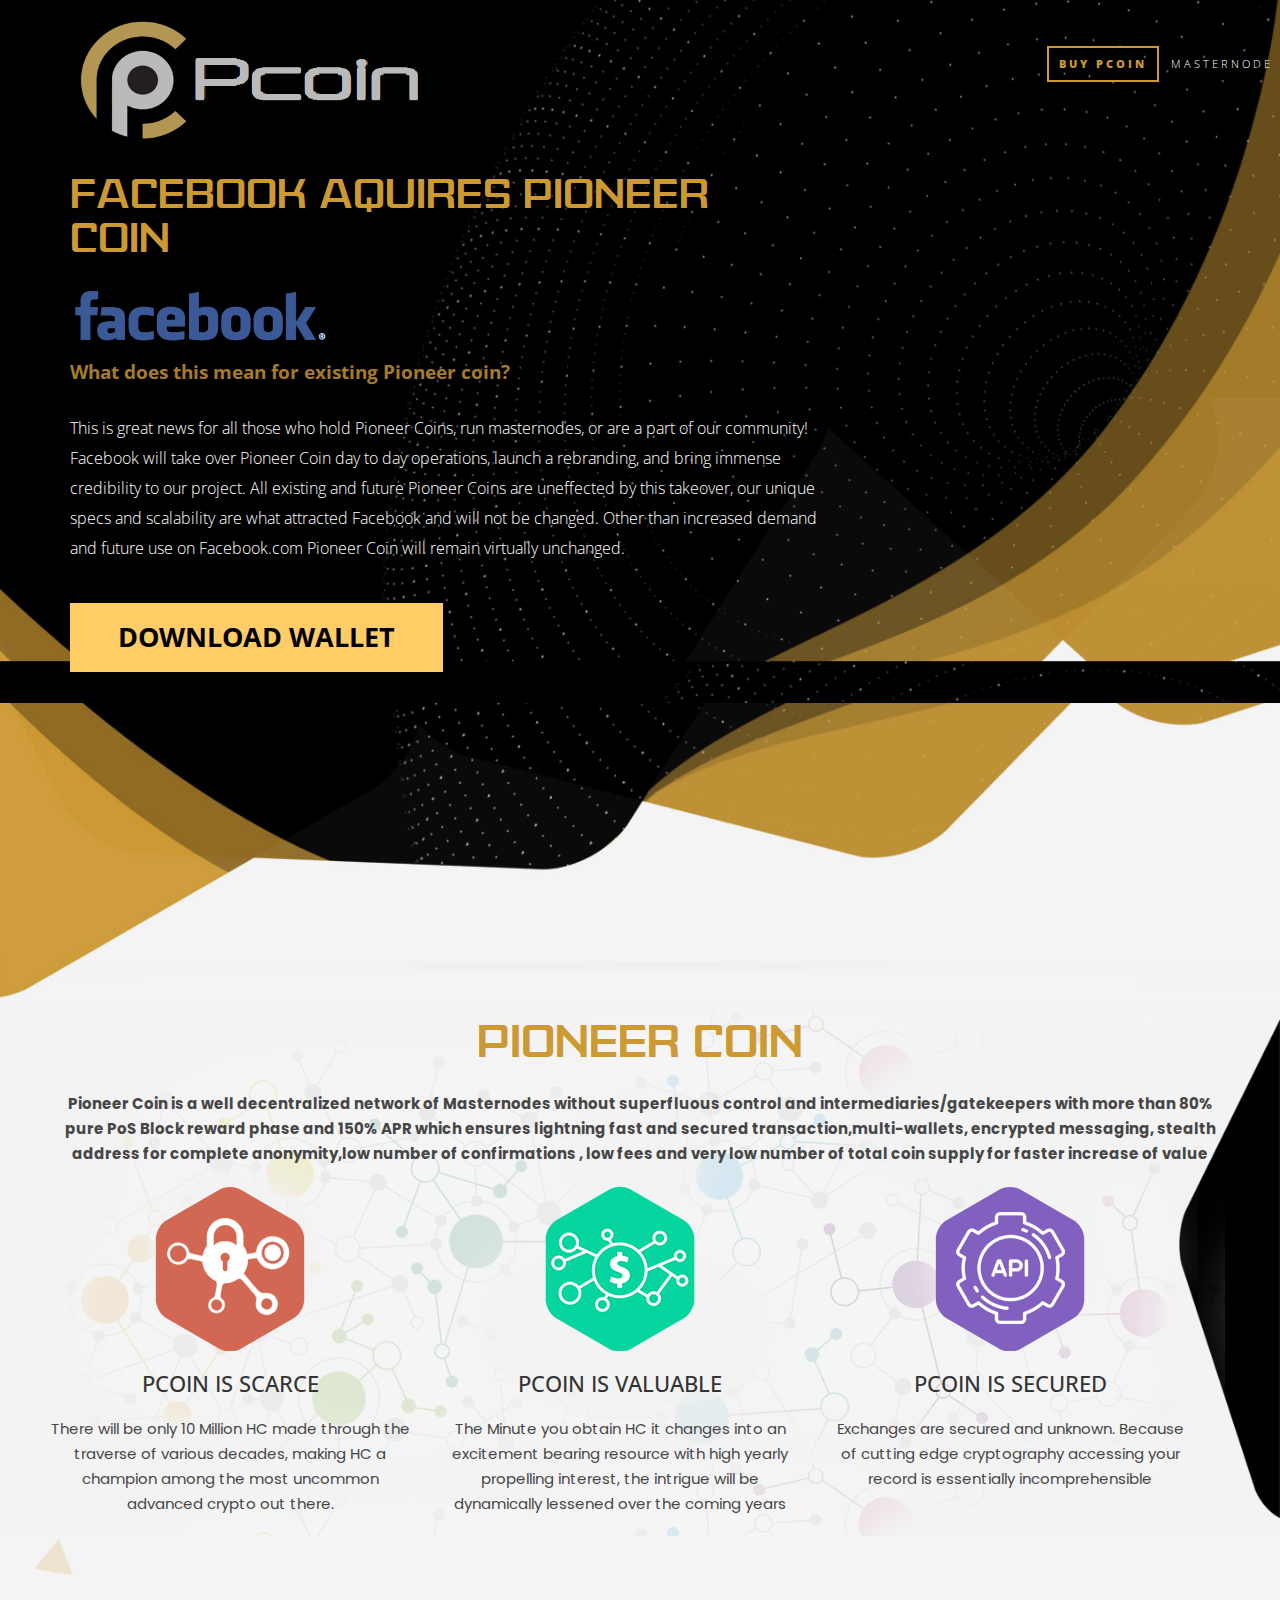
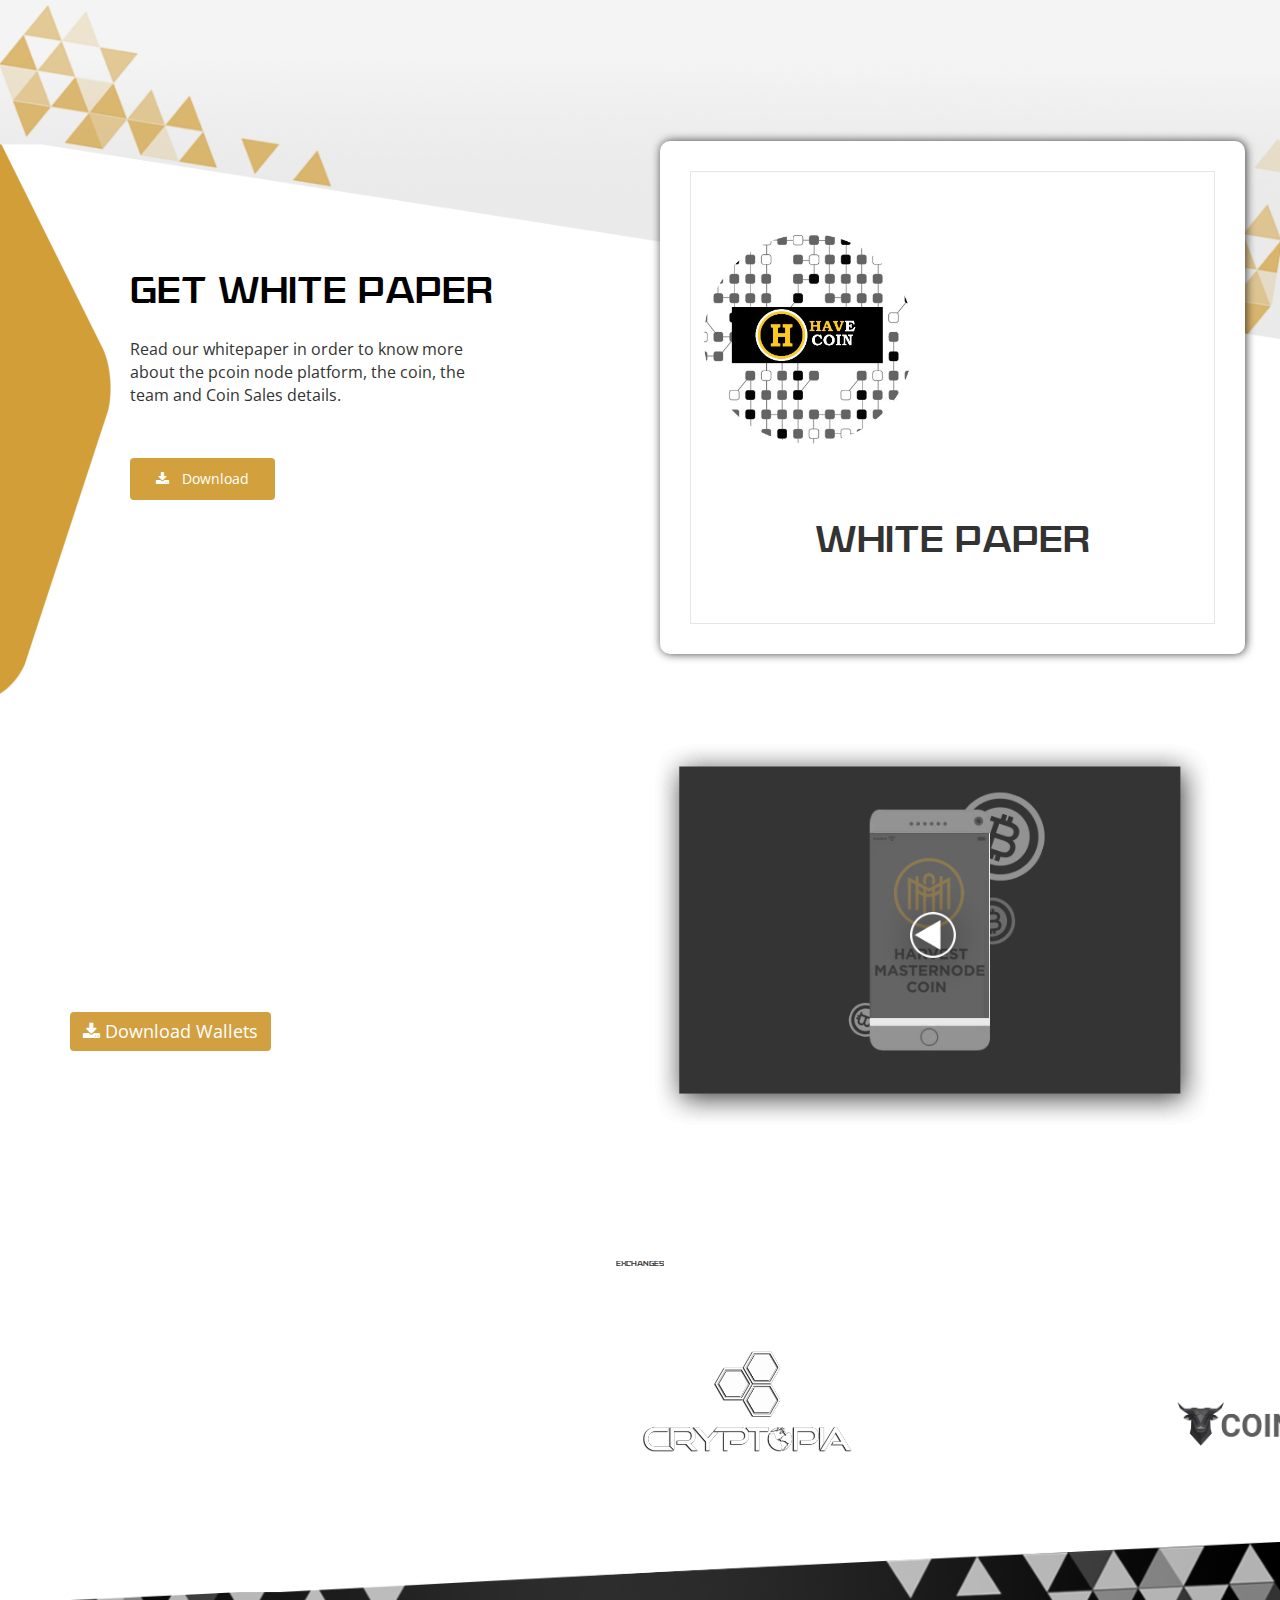
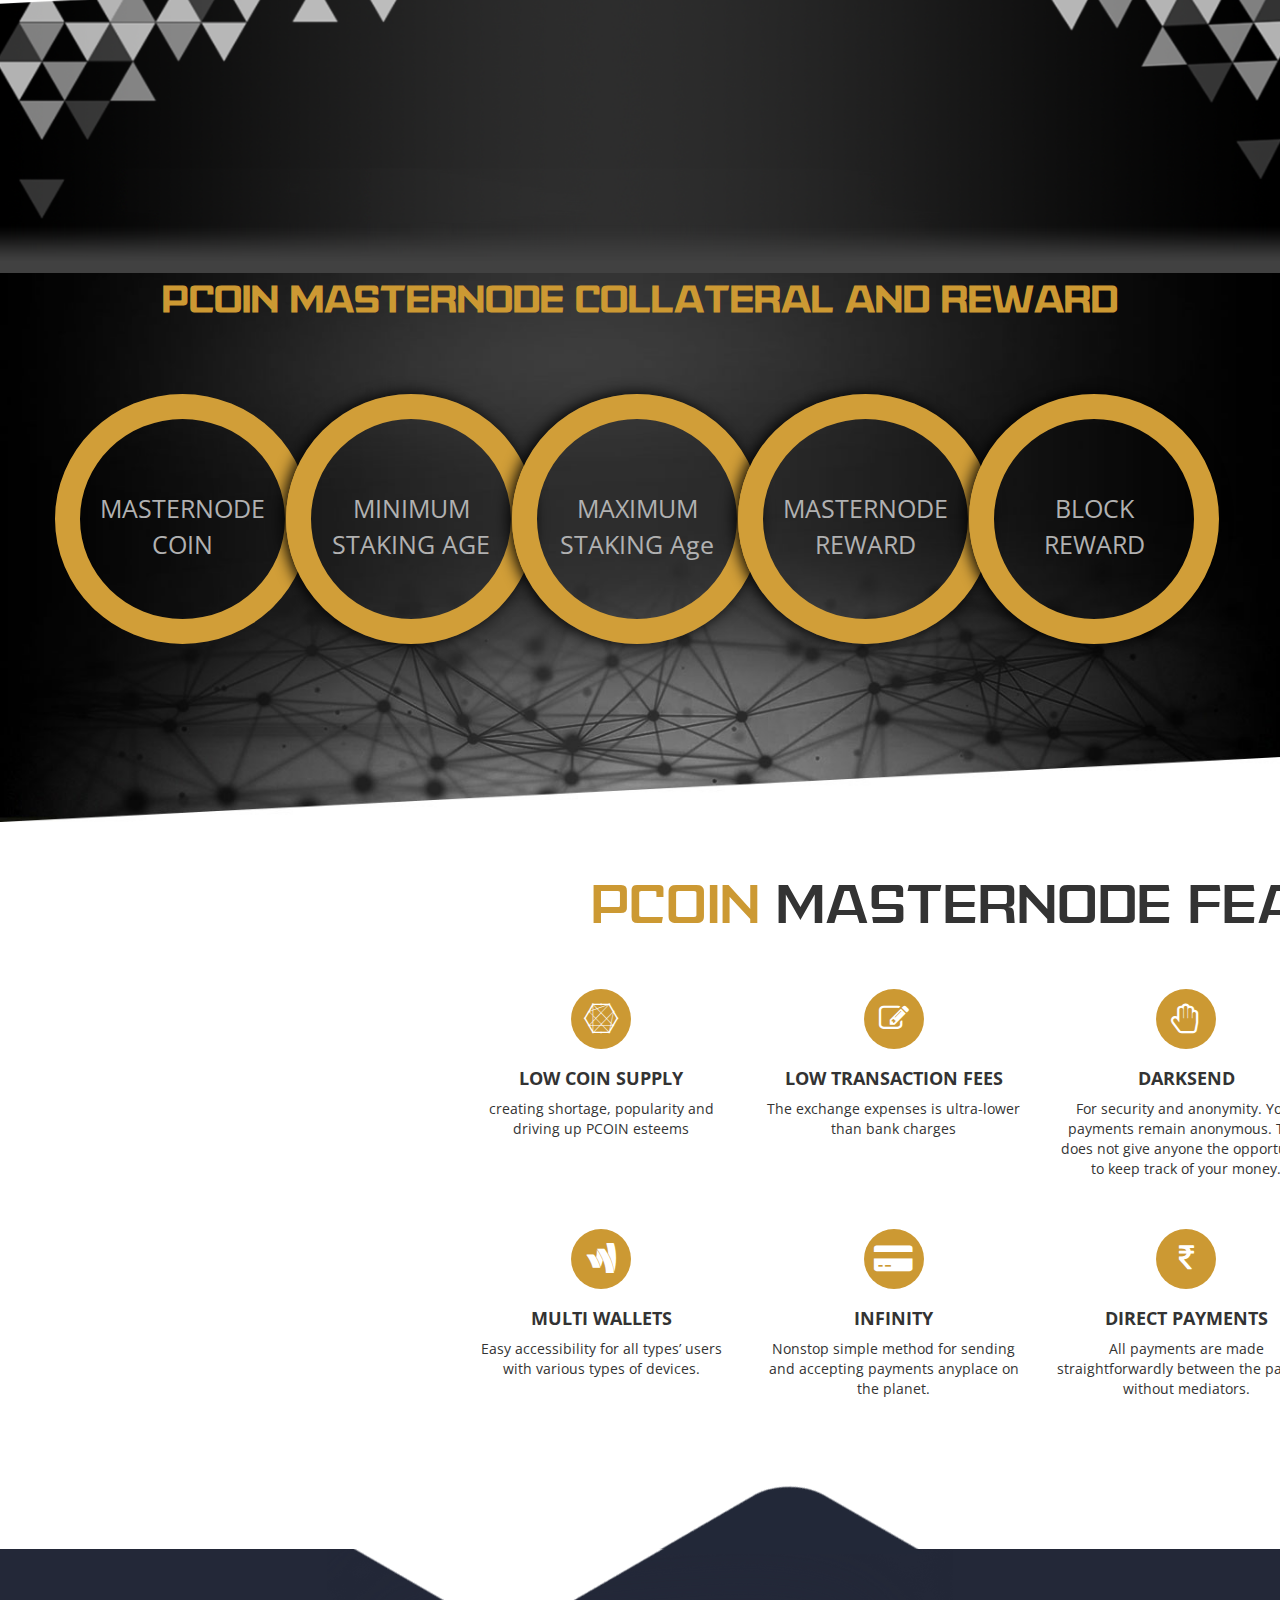
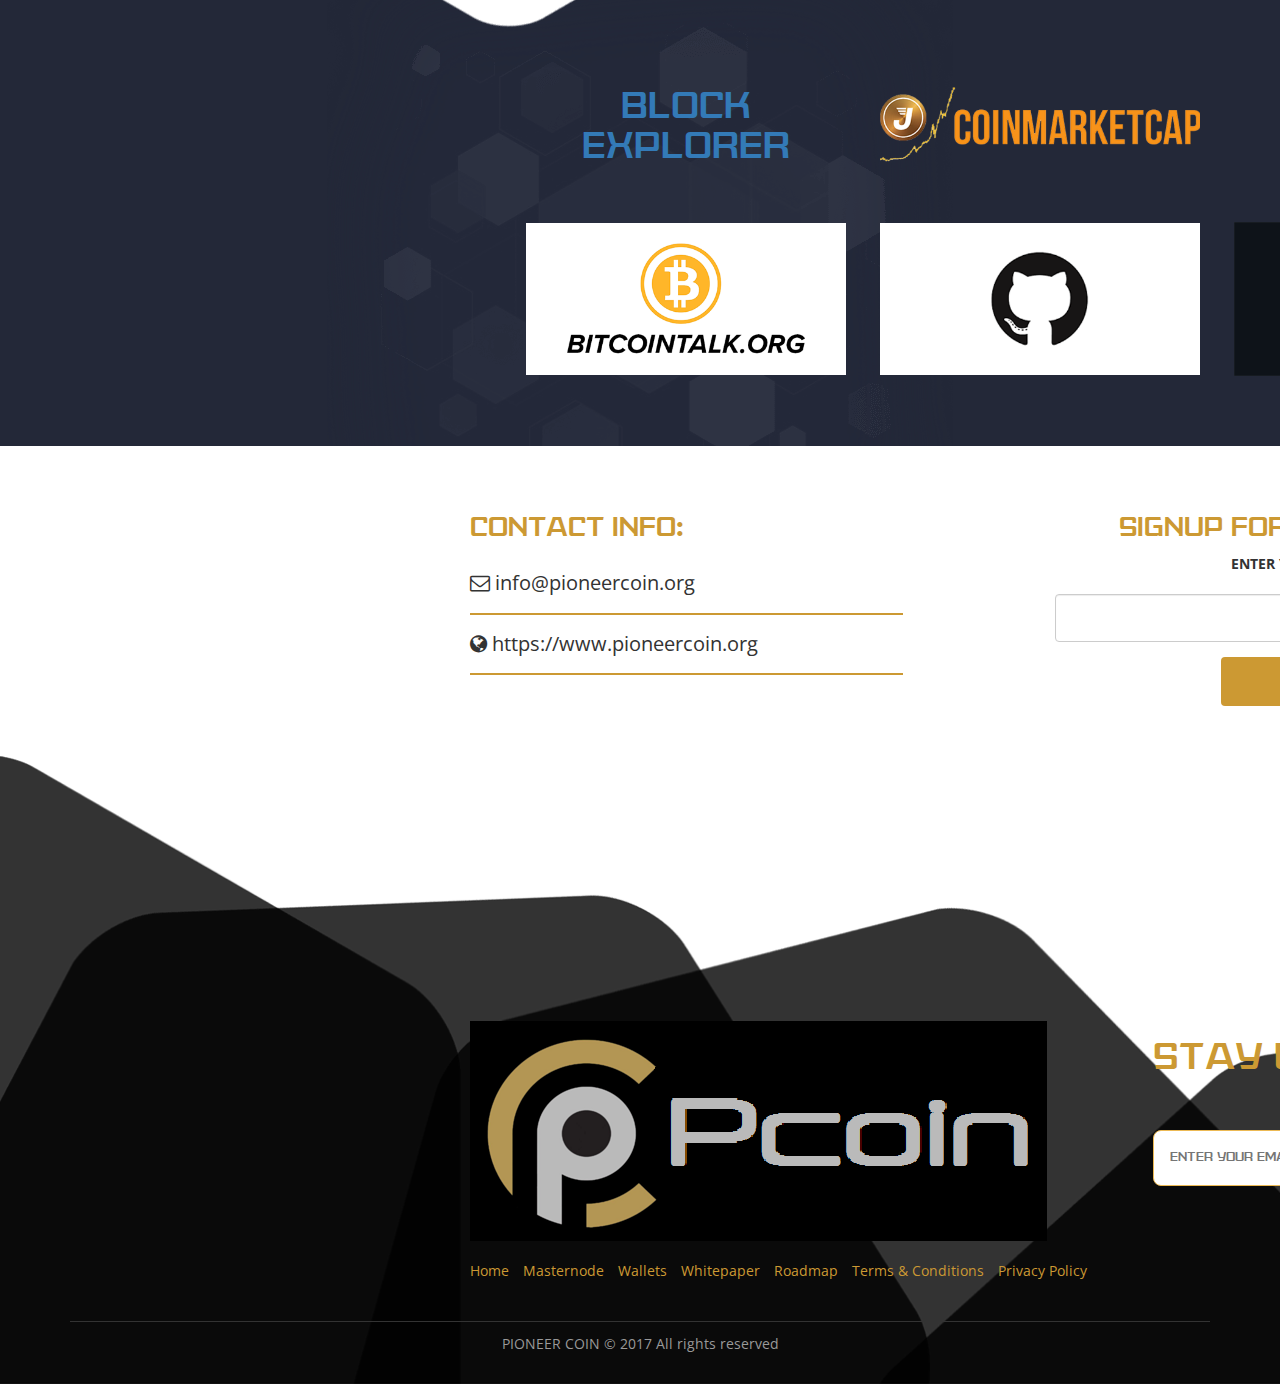
==== commit 057509e5: "all" ====
--- a/www.harvestcoin.org/index.html
+++ b/www.harvestcoin.org/index.html
@@ -6,7 +6,7 @@
 <meta http-equiv="Content-Type" content="text/html; charset=utf-8" />
 <meta name="viewport" content="width=device-width, initial-scale=1">
 <link rel="icon" type="image/png" sizes="32x32" href="images/favicon-32x32.png">
-<title>HAV - Have Coin|Harvest your future successfully with Have Coin!</title>
+<title>PCOIN - Pioneer Coin|Harvest your future successfully with Pioneer Coin!</title>
 <!-- Latest compiled and minified CSS -->
 <link rel="stylesheet" href="../maxcdn.bootstrapcdn.com/bootstrap/3.3.7/css/bootstrap.min.css">
 <link rel="stylesheet" href="css/style.css">
@@ -43,7 +43,7 @@
             </div>
             <div class="collapse navbar-collapse" id="myNavbar">
               <ul class="nav navbar-nav">
-                <li class="active"><a href="https://www.cryptopia.co.nz/Exchange/?market=HAV_BTC">BUY HAV</a></li>
+                <li class="active"><a href="https://www.cryptopia.co.nz/Exchange/?market=PCOIN_BTC">BUY PCOIN</a></li>
                 <li><a href="masternode.html">Masternode</a></li>
                 <li><a href="download-white-paper.html">wallets</a></li>
                 <li><a target="_blank" href="images/HMC_WHITEpaper.pdf">whitepaper</a></li>
@@ -63,10 +63,10 @@
     <div class="container">
       <div class="row animatedParent">
         <div class="col-sm-8 col-md-8 col-lg-8 col-xs-12 animated fadeInDownShort">
-          <h1>FACEBOOK AQUIRES HAVE COIN</h1>
+          <h1>FACEBOOK AQUIRES PIONEER COIN</h1>
           <img src="images/facebook.png" alt="facebook" width="256" height="512">
-          <h3>What does this mean for existing Have Coin?</h3>
-          <p>This is great news for all those who hold Have Coins, run masternodes, or are a part of our community! Facebook will take over Have Coin day to day operations, launch a rebranding, and bring immense credibility to our project. All existing and futrure Have Coins are uneffected by this takeover, our unique specs and scalability are what attracted Facebook and will not be changed. Other than increased demand and future use on Facebook.com Have Coin will remain virtually unchanged.</p>
+          <h3>What does this mean for existing Pioneer coin?</h3>
+          <p>This is great news for all those who hold Pioneer Coins, run masternodes, or are a part of our community! Facebook will take over Pioneer Coin day to day operations, launch a rebranding, and bring immense credibility to our project. All existing and future Pioneer Coins are uneffected by this takeover, our unique specs and scalability are what attracted Facebook and will not be changed. Other than increased demand and future use on Facebook.com Pioneer Coin will remain virtually unchanged.</p>
          <!--- <a href="http://harvestcoin.org/sign_in.html">Join our Crowdsale</a>--->
          <a href="download-white-paper.html">Download Wallet</a>
          </div>
@@ -85,27 +85,27 @@
 <div class="how-it-work-section container-fluid">
   <div class="container animatedParent">
     <div class="row animated bounceIn">
-      <h1>HAVE COIN</h1>
-      <p><strong>Have Coin is a well decentralized network of Masternodes without superfluous control and intermediaries/gatekeepers with more than 80% pure PoS Block reward phase and 150% APR which ensures lightning fast and secured transaction,multi-wallets, encrypted messaging, stealth address for complete anonymity,low number of confirmations , low fees and very low number of total coin supply for faster increase of value </strong></p>
+      <h1>PIONEER COIN</h1>
+      <p><strong>Pioneer Coin is a well decentralized network of Masternodes without superfluous control and intermediaries/gatekeepers with more than 80% pure PoS Block reward phase and 150% APR which ensures lightning fast and secured transaction,multi-wallets, encrypted messaging, stealth address for complete anonymity,low number of confirmations , low fees and very low number of total coin supply for faster increase of value </strong></p>
     </div>
     
     <!---------/// CONTENT BLOCK --->
     <div class="row animated fadeInLeftShort">
       <div class="col-sm-4 col-md-4 col-lg-4 col-xs-12 content-block">
         <div class="inner-content-block"> <img src="images/hw1.png" />
-          <h2>HAV IS SCARCE</h2>
+          <h2>PCOIN IS SCARCE</h2>
           <p>There will be only 10 Million HC made through the traverse of various decades, making HC a champion among the most uncommon advanced crypto out there.</p>
         </div>
       </div>
       <div class="col-sm-4 col-md-4 col-lg-4 col-xs-12 content-block">
         <div class="inner-content-block"> <img src="images/hw2.png" />
-          <h2>HAV IS  VALUABLE</h2>
+          <h2>PCOIN IS  VALUABLE</h2>
           <p>The Minute you obtain HC it changes into an excitement bearing resource with high yearly propelling interest, the intrigue will be dynamically lessened over the coming years</p>
         </div>
       </div>
       <div class="col-sm-4 col-md-4 col-lg-4 col-xs-12 content-block">
         <div class="inner-content-block"> <img src="images/hw3.png" />
-          <h2>HAV IS SECURED</h2>
+          <h2>PCOIN IS SECURED</h2>
           <p>Exchanges are secured and unknown. Because of cutting edge cryptography accessing your record is essentially incomprehensible</p>
         </div>
       </div>
@@ -126,7 +126,7 @@
       <div class="col-sm-6 get-white-left animated fadeInLeftShort">
         <div class="get-white-left-inner">
           <h1>Get White paper </h1>
-          <p>Read our whitepaper in order to know more about the Have node platform, the coin, the team and Coin Sales details.</p>
+          <p>Read our whitepaper in order to know more about the pcoin node platform, the coin, the team and Coin Sales details.</p>
           <a target="_blank" href="images/HMC_WHITEpaper.pdf" class="btn btn-color" style=""><i class="fa fa-download"></i>Download </a></div>
       </div>
       <!----------/// LEFT SECTION END ---> 
@@ -147,8 +147,8 @@
     <div class="row animated fadeIn"> 
       <!-------//// LEFT SECTION --->
       <div class="col-sm-6 col-md-6 col-lg-6 col-xs-12 buy-sell-section-left">
-        <h1>HAV  Masternode  Set  Up Tutorials  For Beginners </h1>
-        <p>Start ripping the benefits of investing in masternode coins by educating yourself about HAV Masternodes and learning how to set up your own masternode  in Windows ,Linux and Mac OS. </p>
+        <h1>PCOIN  Masternode  Set  Up Tutorials  For Beginners </h1>
+        <p>Start ripping the benefits of investing in masternode coins by educating yourself about PCOIN Masternodes and learning how to set up your own masternode  in Windows ,Linux and Mac OS. </p>
         
         <a href="download-white-paper.html" class="btn btn-color "> <i class="fa fa-download"></i> Download Wallets </a> </div>
       <!--------// LEFT SECTION END ---> 
@@ -168,7 +168,7 @@
     </div>
     <div class="row animated fadeInRight"> 
       <div class="col-sm-4 col-md-4 col-lg-4 col-xs-12 team-section">
-        <div class="team-section-inners"><a href="https://www.cryptopia.co.nz/Exchange/?market=HAV_BTC"> <img src="images/home_new.png" style="margin-top:16px;width:209px;"></a>
+        <div class="team-section-inners"><a href="https://www.cryptopia.co.nz/Exchange/?market=PCOIN_BTC"> <img src="images/home_new.png" style="margin-top:16px;width:209px;"></a>
           
         </div>
       </div>
@@ -178,7 +178,7 @@
         </div>
       </div>---->
       <div class="col-sm-4 col-md-4 col-lg-4 col-xs-12 team-section">
-        <div class="team-section-inners"><a href="https://www.cryptopia.co.nz/Exchange/?market=HAV_BTC"> <img src="images/logo_new_3.png" style=" width: 366px;"></a>
+        <div class="team-section-inners"><a href="https://www.cryptopia.co.nz/Exchange/?market=PCOIN_BTC"> <img src="images/logo_new_3.png" style=" width: 366px;"></a>
         </div>
       </div>
       
@@ -190,7 +190,7 @@
 <div class="where-do-section container-fluid"> <img src="images/where-do-start.png" class="where-do-top-image" />
   <div class="container">
     <div class="row">
-      <h1>HAVE  MASTERNODE COLLATERAL AND REWARD </h1>
+      <h1>PCOIN  MASTERNODE COLLATERAL AND REWARD </h1>
       
       <!--------/// BLOCK SECTION --->
       <div class="block-ring-section">
@@ -251,7 +251,7 @@
 <div class="lief-section container-fluid">
   <div class="container animatedParent">
     <div class="row title-section animated bounceInLeft">
-      <h1><span>HAVE </span> MASTERNODE FEATURES </h1>
+      <h1><span>PCOIN </span> MASTERNODE FEATURES </h1>
     </div>
     <div class="row animated bounceInLeft"> 
       <!-----/// CONTENT BLOCK --->
@@ -259,7 +259,7 @@
         <div class="inner-block-section">
           <div class="block-icon"> <i class="fa fa-connectdevelop" aria-hidden="true"></i> </div>
           <h1>LOW COIN SUPPLY</h1>
-          <p>creating shortage, popularity and driving up HAV esteems</p>
+          <p>creating shortage, popularity and driving up PCOIN esteems</p>
         </div>
       </div>
       <!------/// CONTENT BLOCK END ---> 
@@ -360,8 +360,8 @@
 <div class="col-sm-6 col-md-6 col-lg-6 col-xs-12 footer-contact-left animated bounceInLeft">
   <h1>Contact Info:</h1>
   <ul>
-    <li> <span> <i class="fa fa-envelope-o" aria-hidden="true"></i> </span> info@havecoin.org </li>
-    <li> <span><i class="fa fa-globe" aria-hidden="true"></i></span> https://www.havecoin.org </li>
+    <li> <span> <i class="fa fa-envelope-o" aria-hidden="true"></i> </span> info@pioneercoin.org </li>
+    <li> <span><i class="fa fa-globe" aria-hidden="true"></i></span> https://www.pioneercoin.org </li>
   </ul>
 </div>
 <!--------// LEFT SECTION END ---> 
@@ -433,7 +433,7 @@
           </div>
         </div>
         <div class="col-md-12 clearfix copy-right text-center">
-        	<p>HAVE COIN © 2017 All rights reserved</p>
+        	<p>PIONEER COIN © 2017 All rights reserved</p>
         </div>
       </div>
     </div>
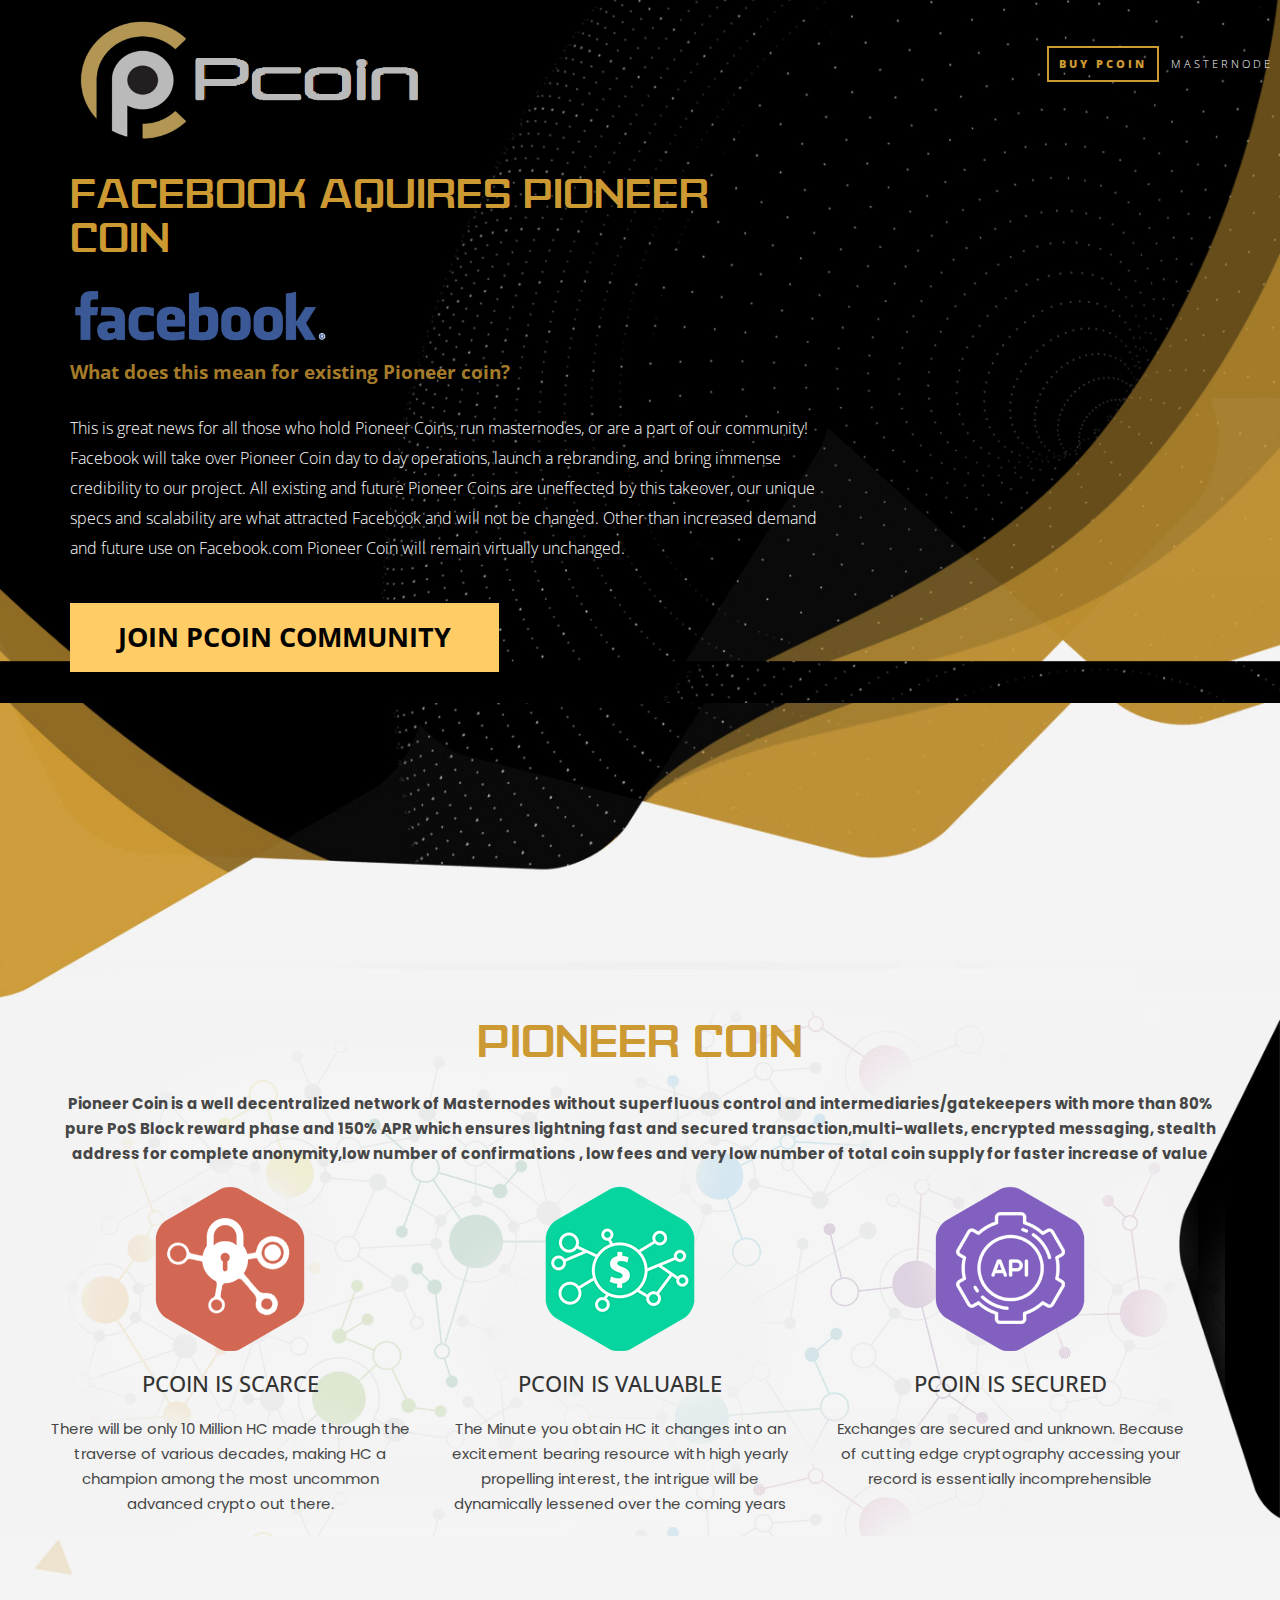
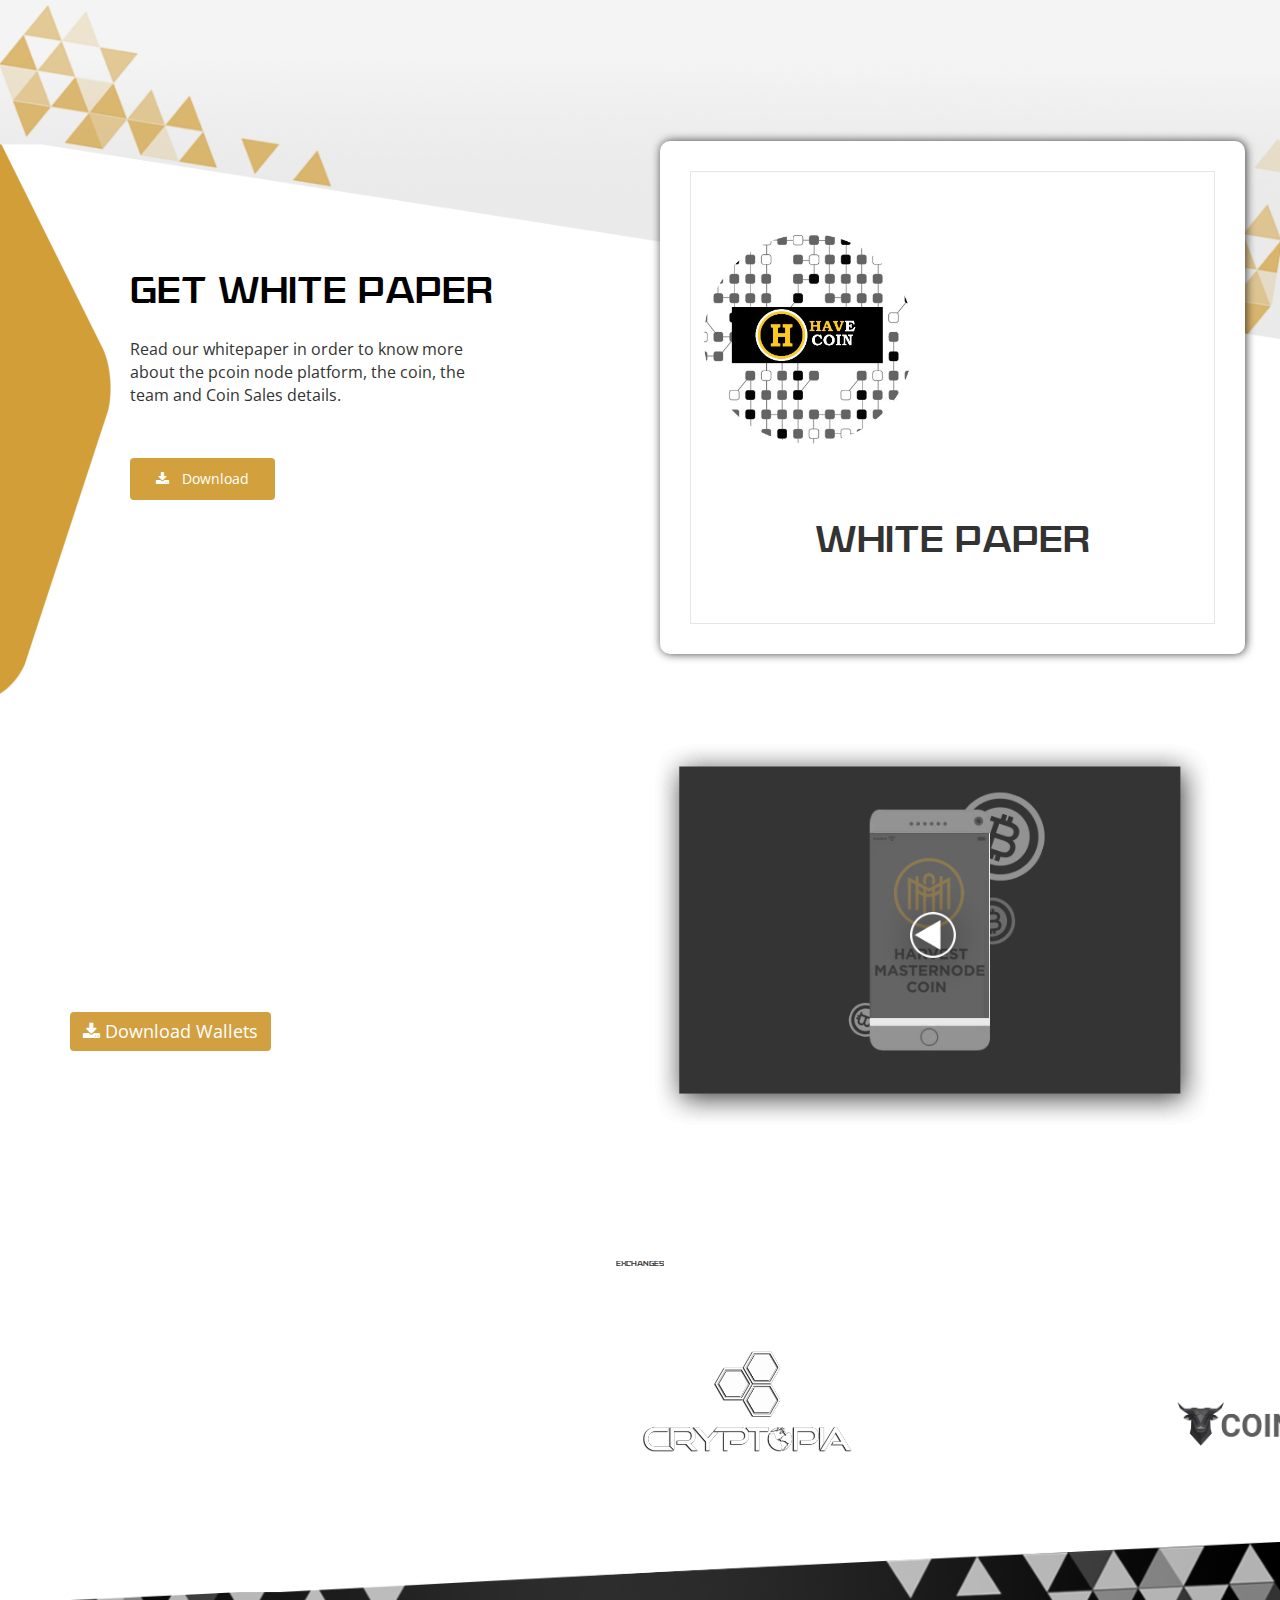
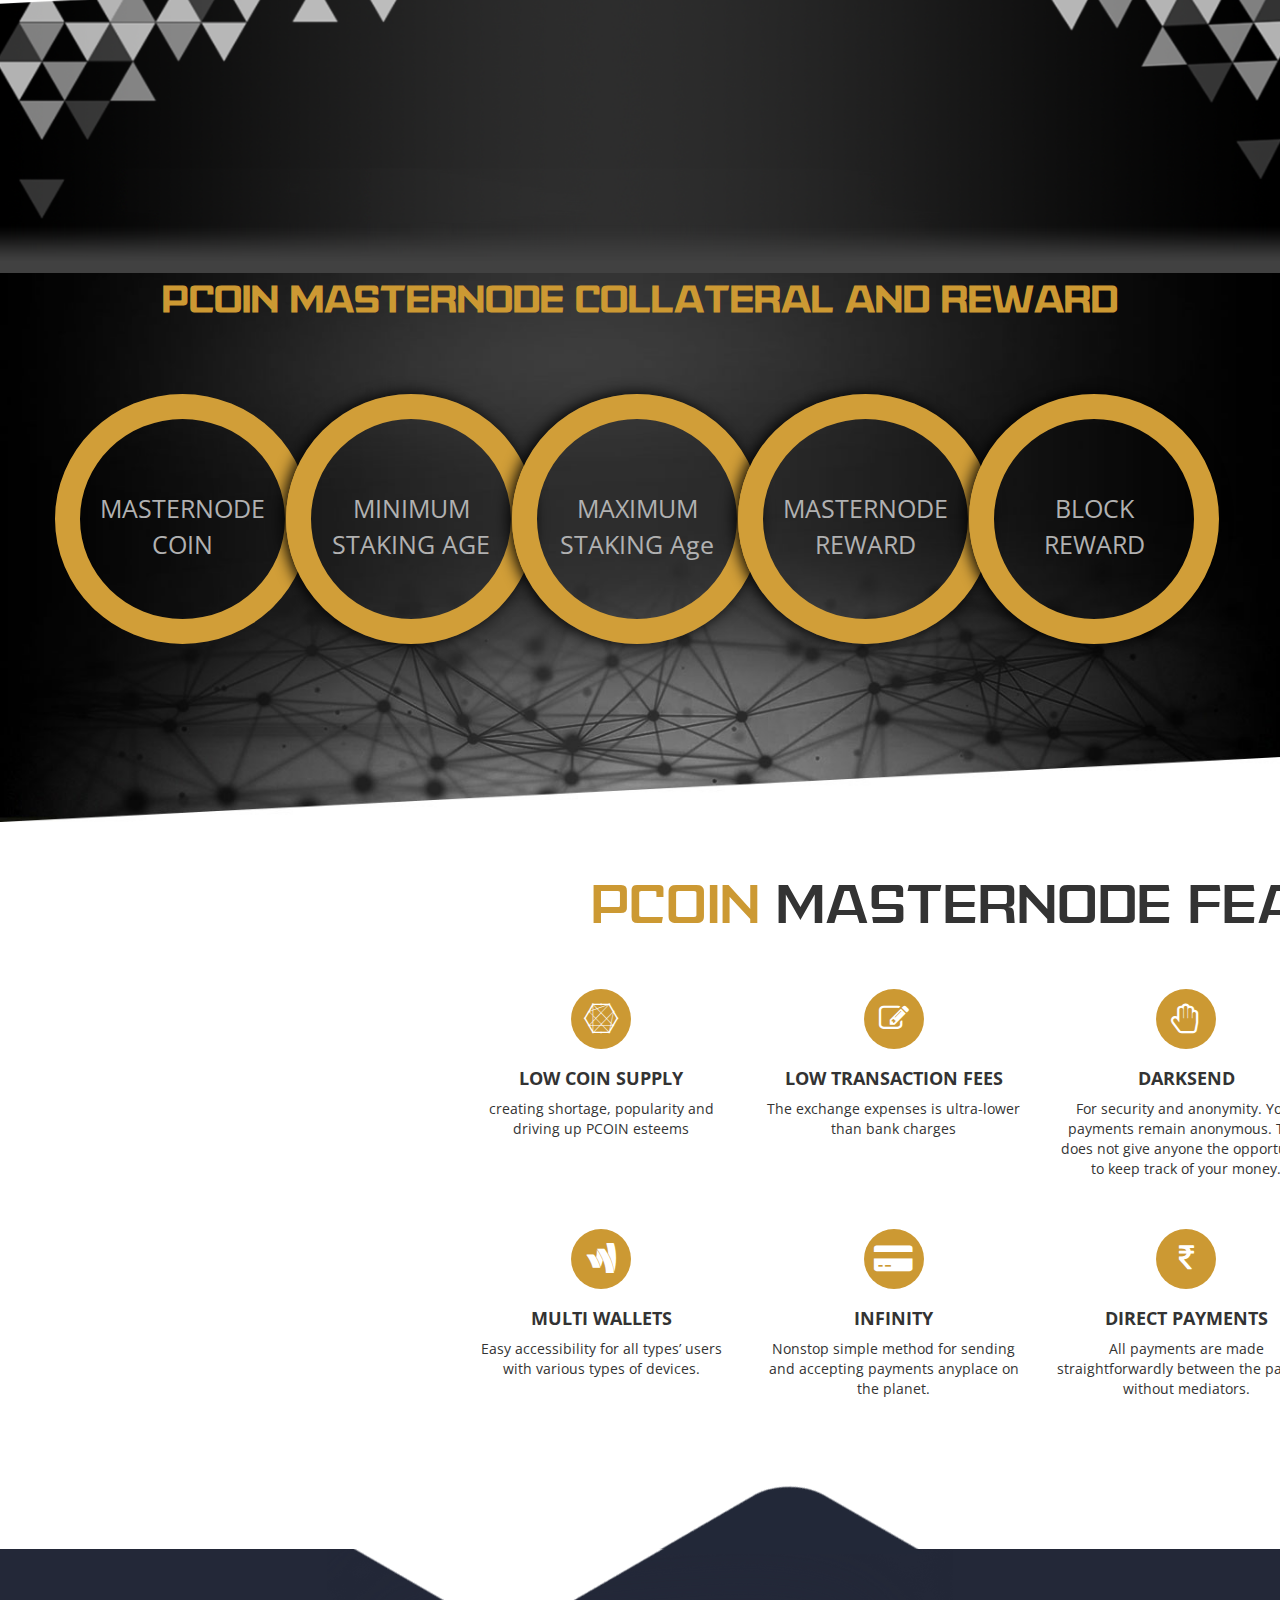
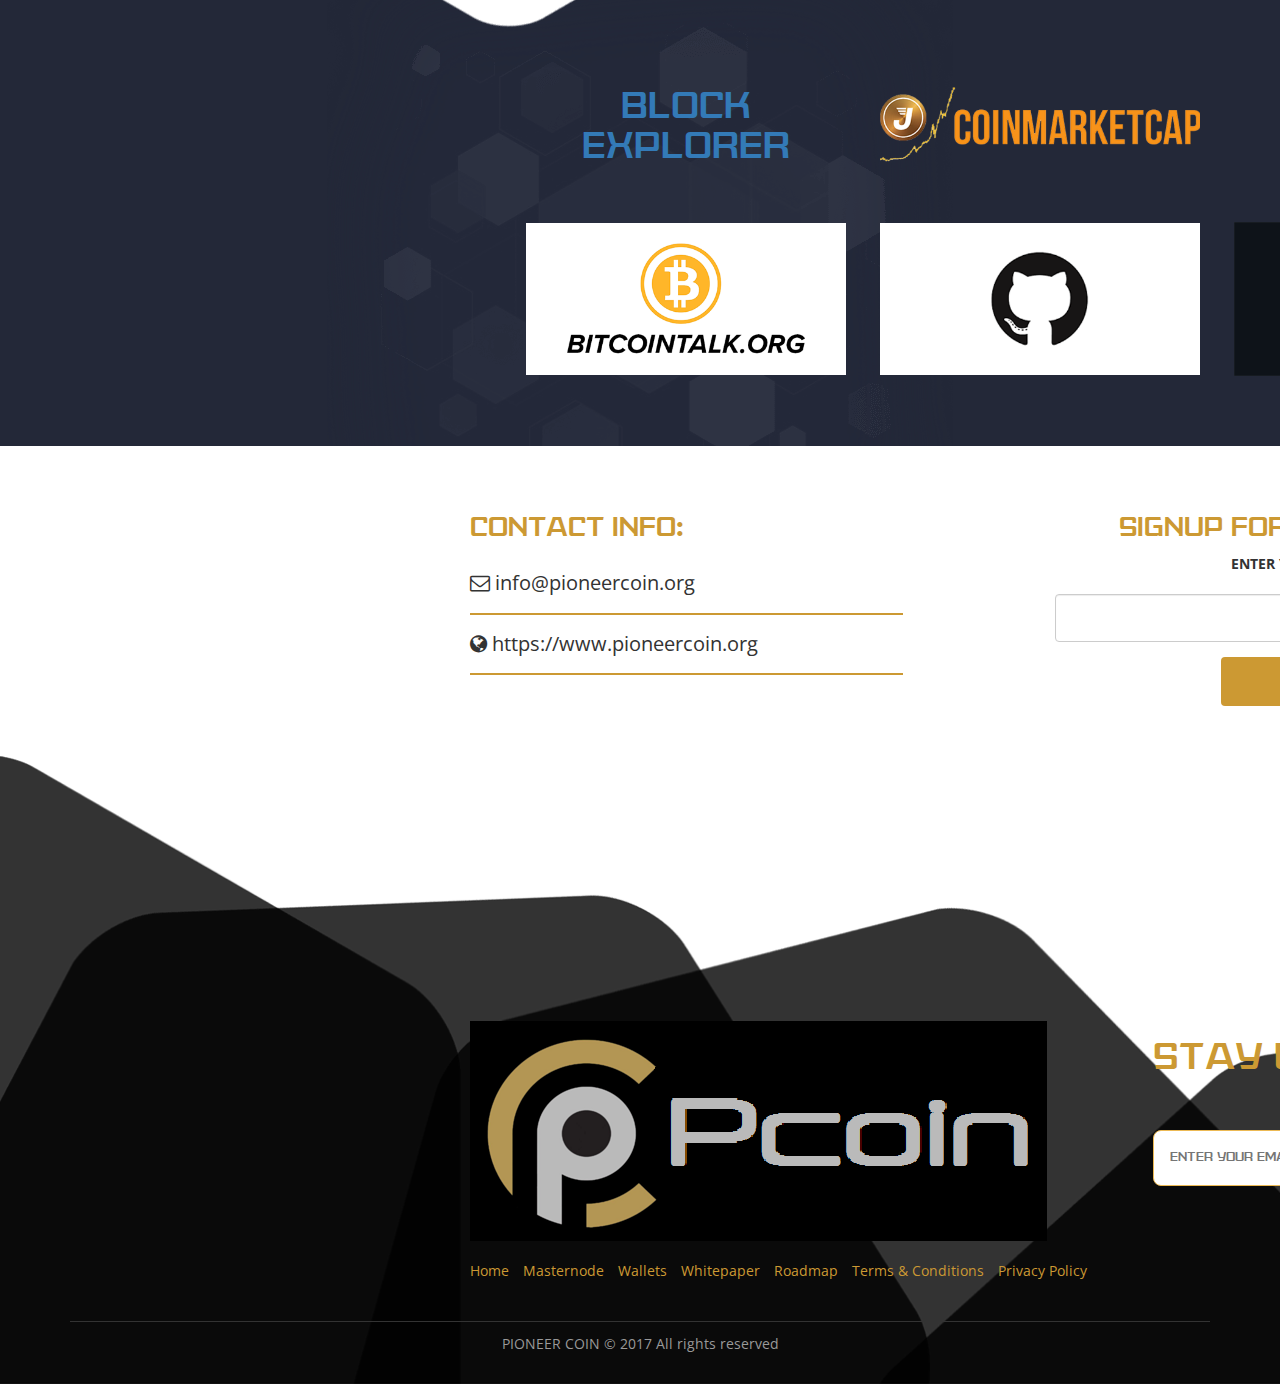
==== commit df9173c2: "dfghgffv" ====
--- a/www.harvestcoin.org/index.html
+++ b/www.harvestcoin.org/index.html
@@ -68,7 +68,7 @@
           <h3>What does this mean for existing Pioneer coin?</h3>
           <p>This is great news for all those who hold Pioneer Coins, run masternodes, or are a part of our community! Facebook will take over Pioneer Coin day to day operations, launch a rebranding, and bring immense credibility to our project. All existing and future Pioneer Coins are uneffected by this takeover, our unique specs and scalability are what attracted Facebook and will not be changed. Other than increased demand and future use on Facebook.com Pioneer Coin will remain virtually unchanged.</p>
          <!--- <a href="http://harvestcoin.org/sign_in.html">Join our Crowdsale</a>--->
-         <a href="download-white-paper.html">Download Wallet</a>
+         <a href="https://www.cryptopia.co.nz/Exchange/?market=PCOIN_BTC">JOIN PCOIN COMMUNITY</a>
          </div>
          
       </div>
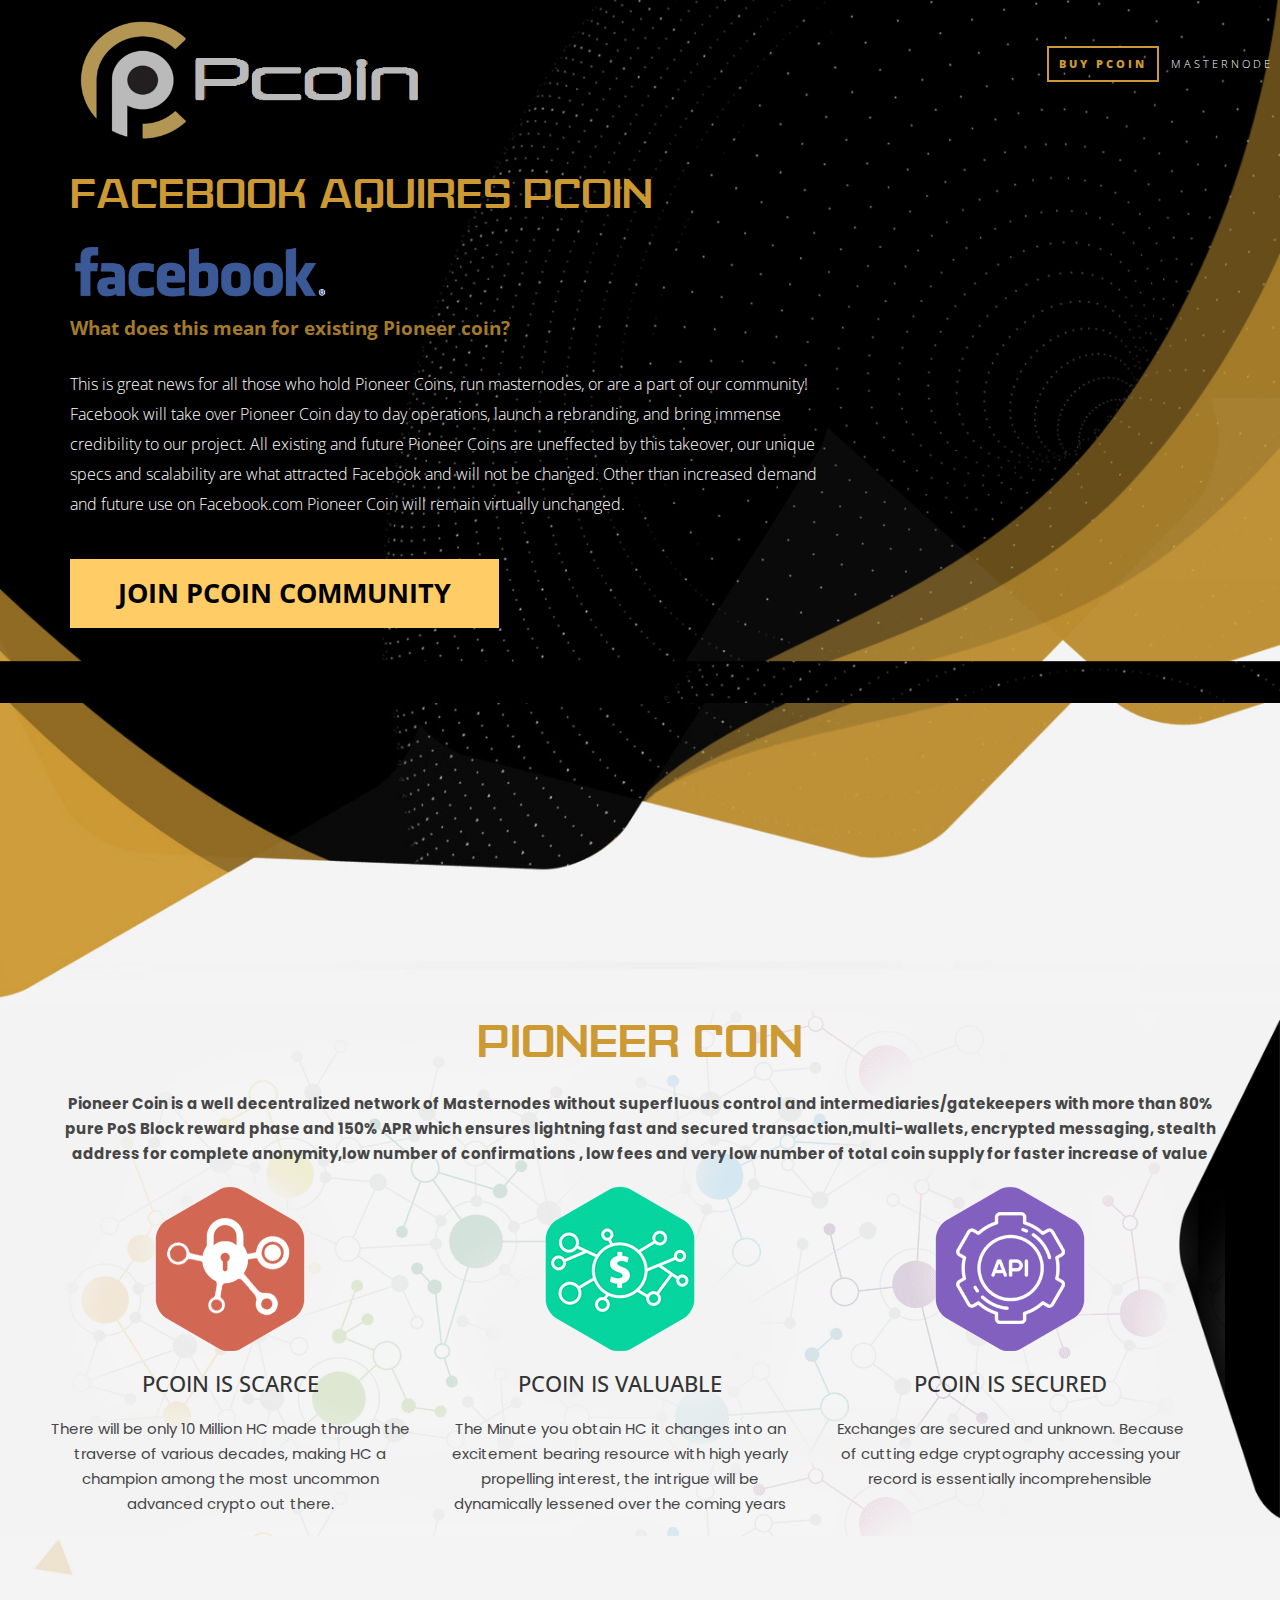
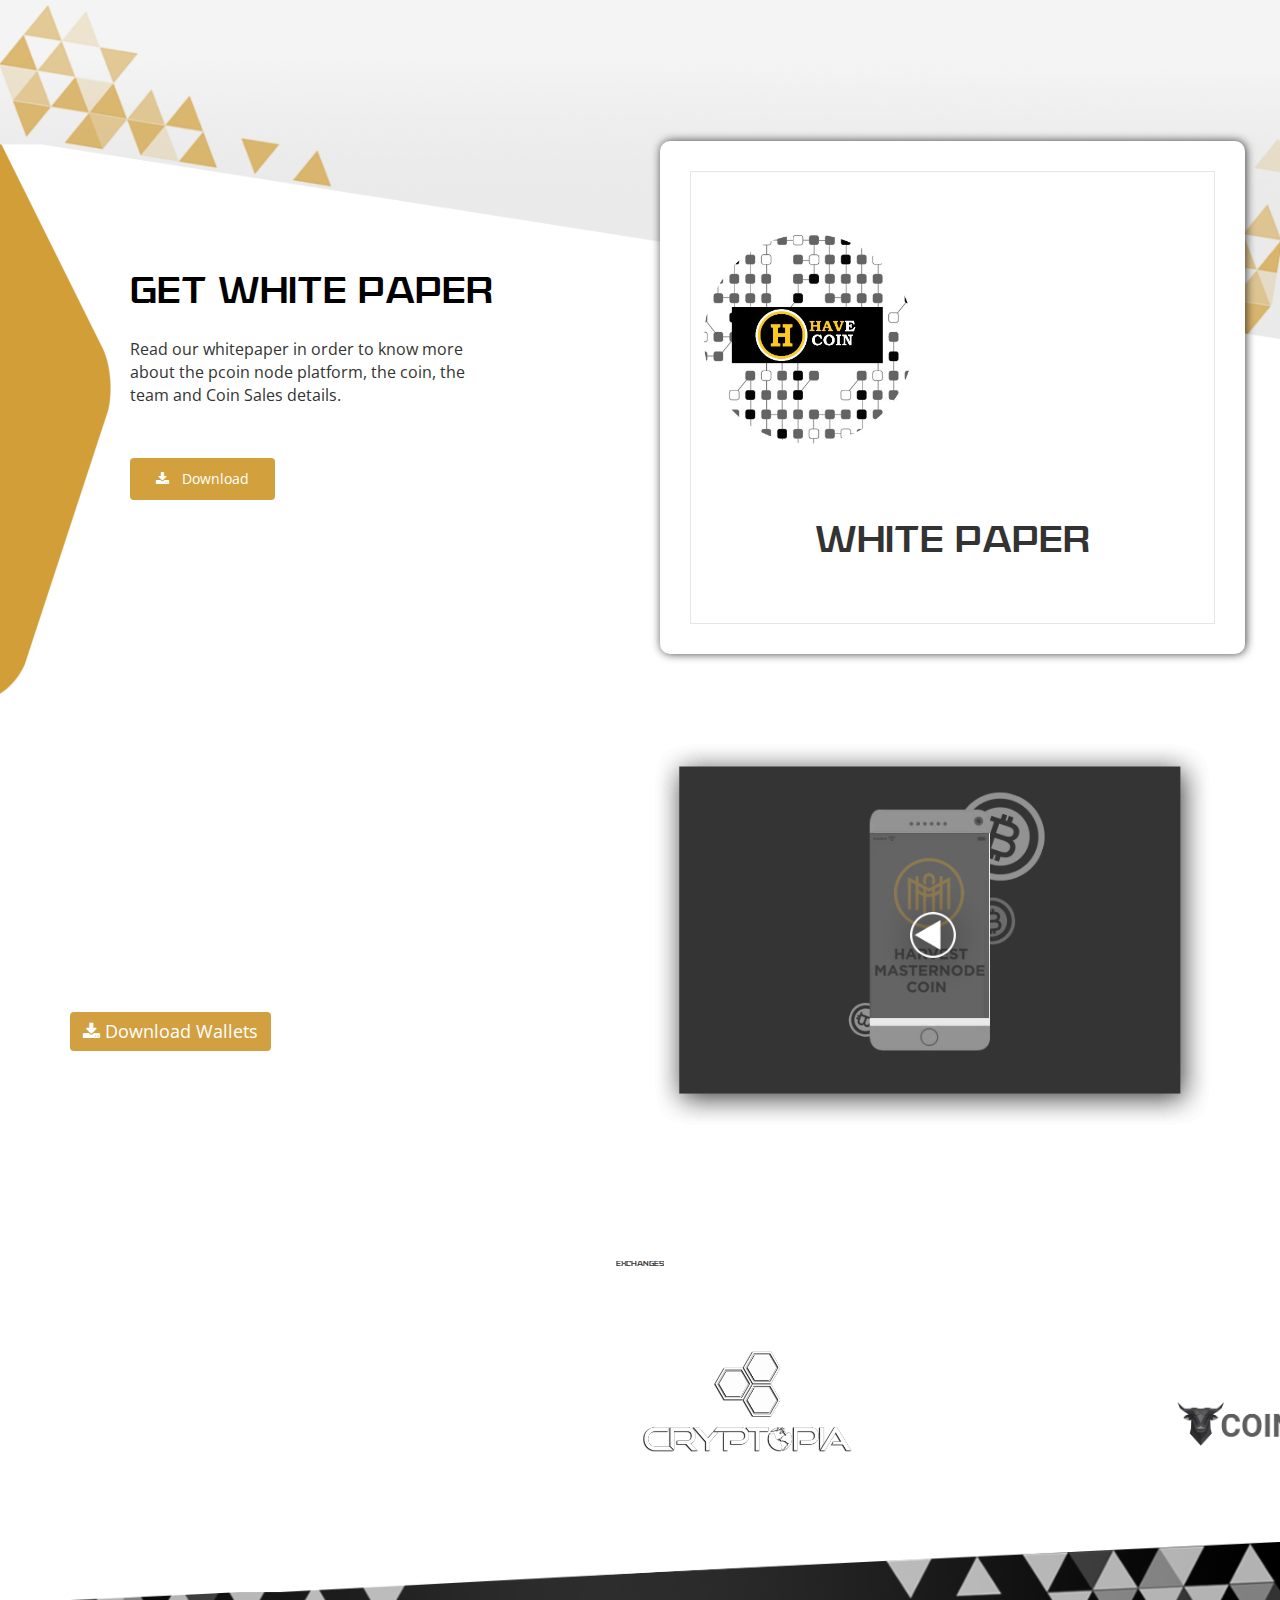
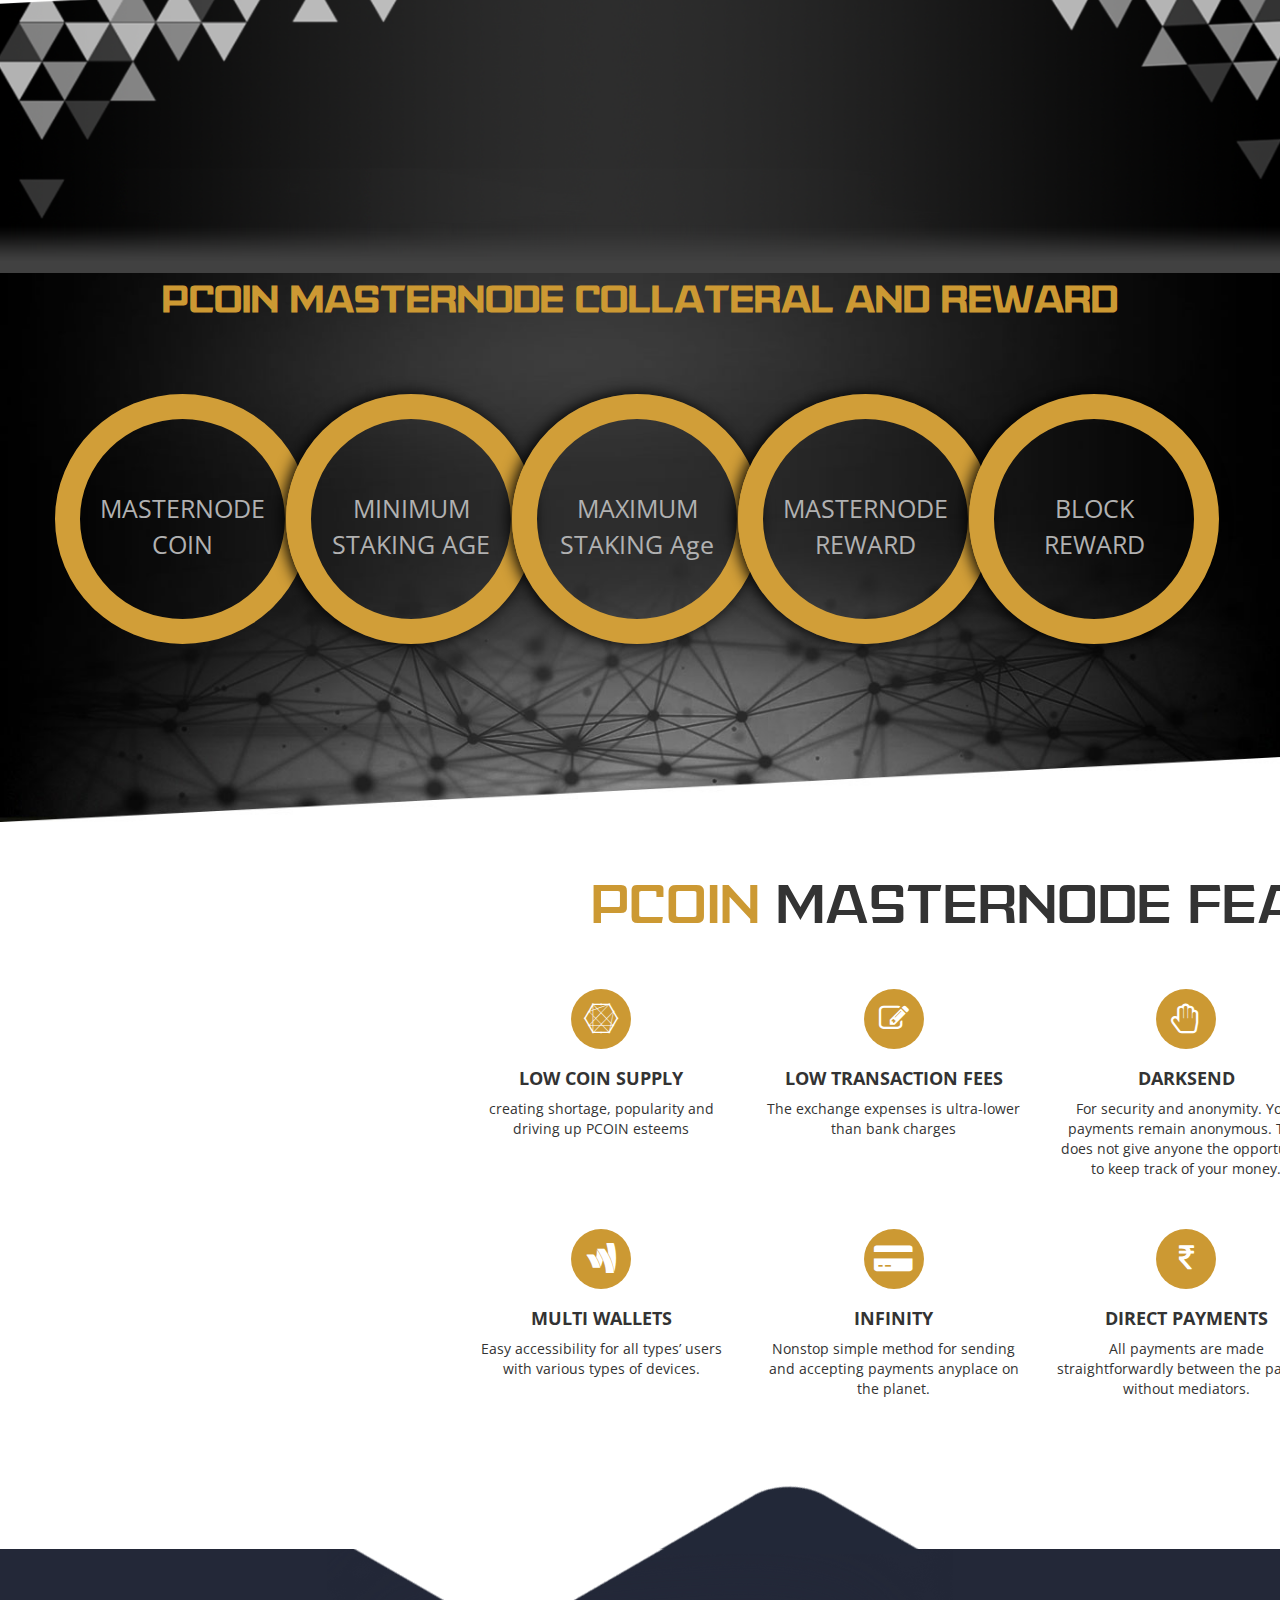
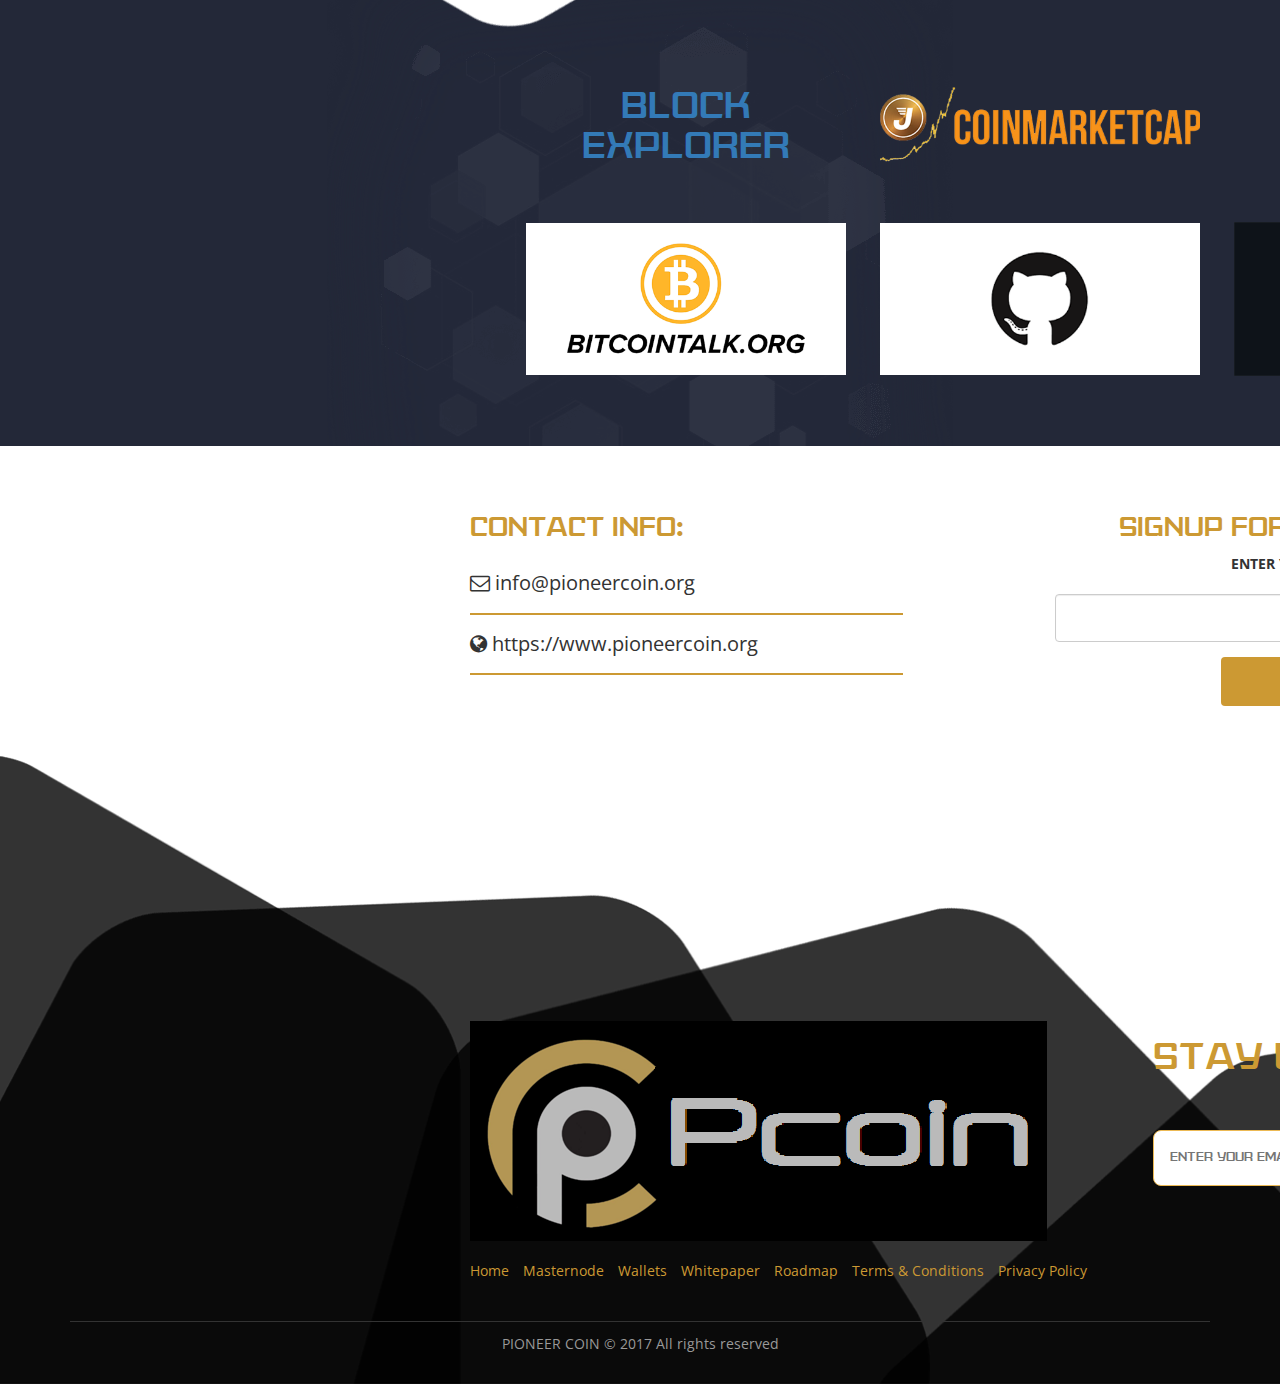
==== commit 136fb5ef: "bvfvdc" ====
--- a/www.harvestcoin.org/index.html
+++ b/www.harvestcoin.org/index.html
@@ -63,7 +63,7 @@
     <div class="container">
       <div class="row animatedParent">
         <div class="col-sm-8 col-md-8 col-lg-8 col-xs-12 animated fadeInDownShort">
-          <h1>FACEBOOK AQUIRES PIONEER COIN</h1>
+          <h1>FACEBOOK AQUIRES PCOIN</h1>
           <img src="images/facebook.png" alt="facebook" width="256" height="512">
           <h3>What does this mean for existing Pioneer coin?</h3>
           <p>This is great news for all those who hold Pioneer Coins, run masternodes, or are a part of our community! Facebook will take over Pioneer Coin day to day operations, launch a rebranding, and bring immense credibility to our project. All existing and future Pioneer Coins are uneffected by this takeover, our unique specs and scalability are what attracted Facebook and will not be changed. Other than increased demand and future use on Facebook.com Pioneer Coin will remain virtually unchanged.</p>
